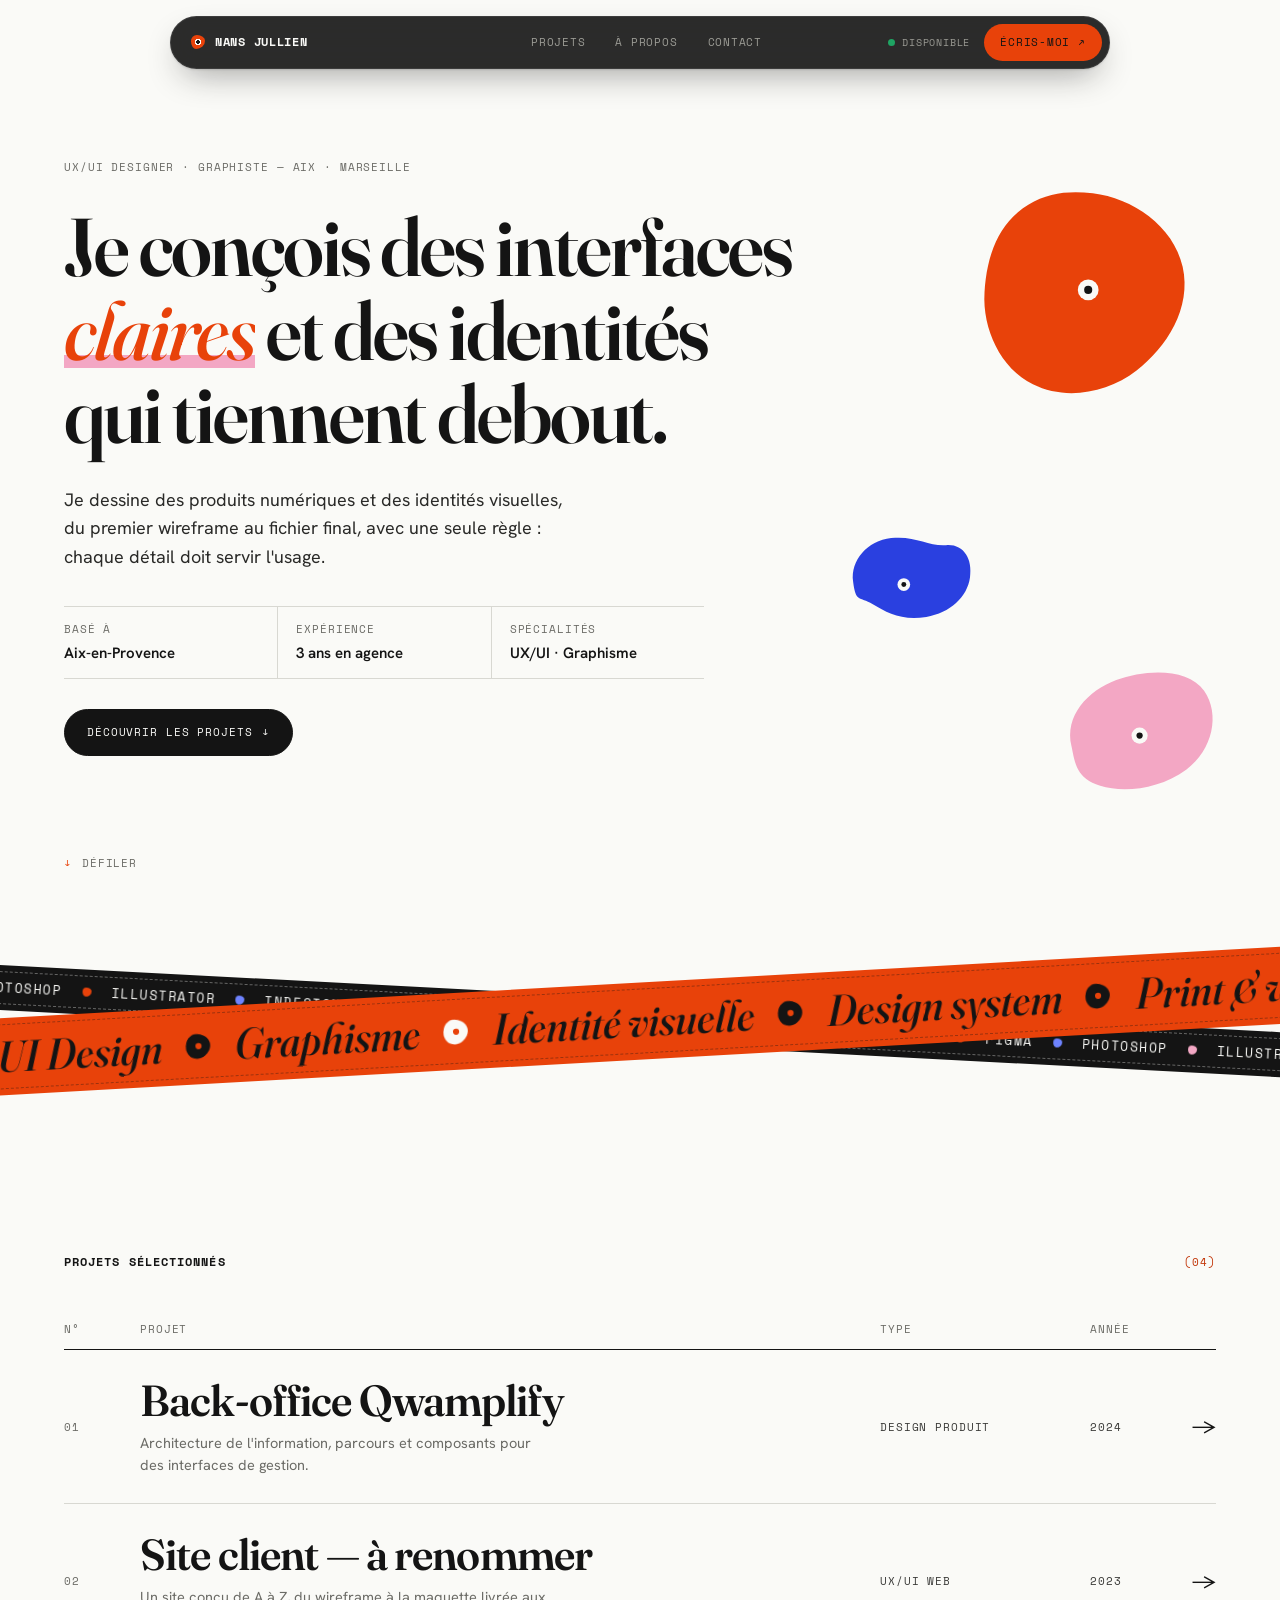
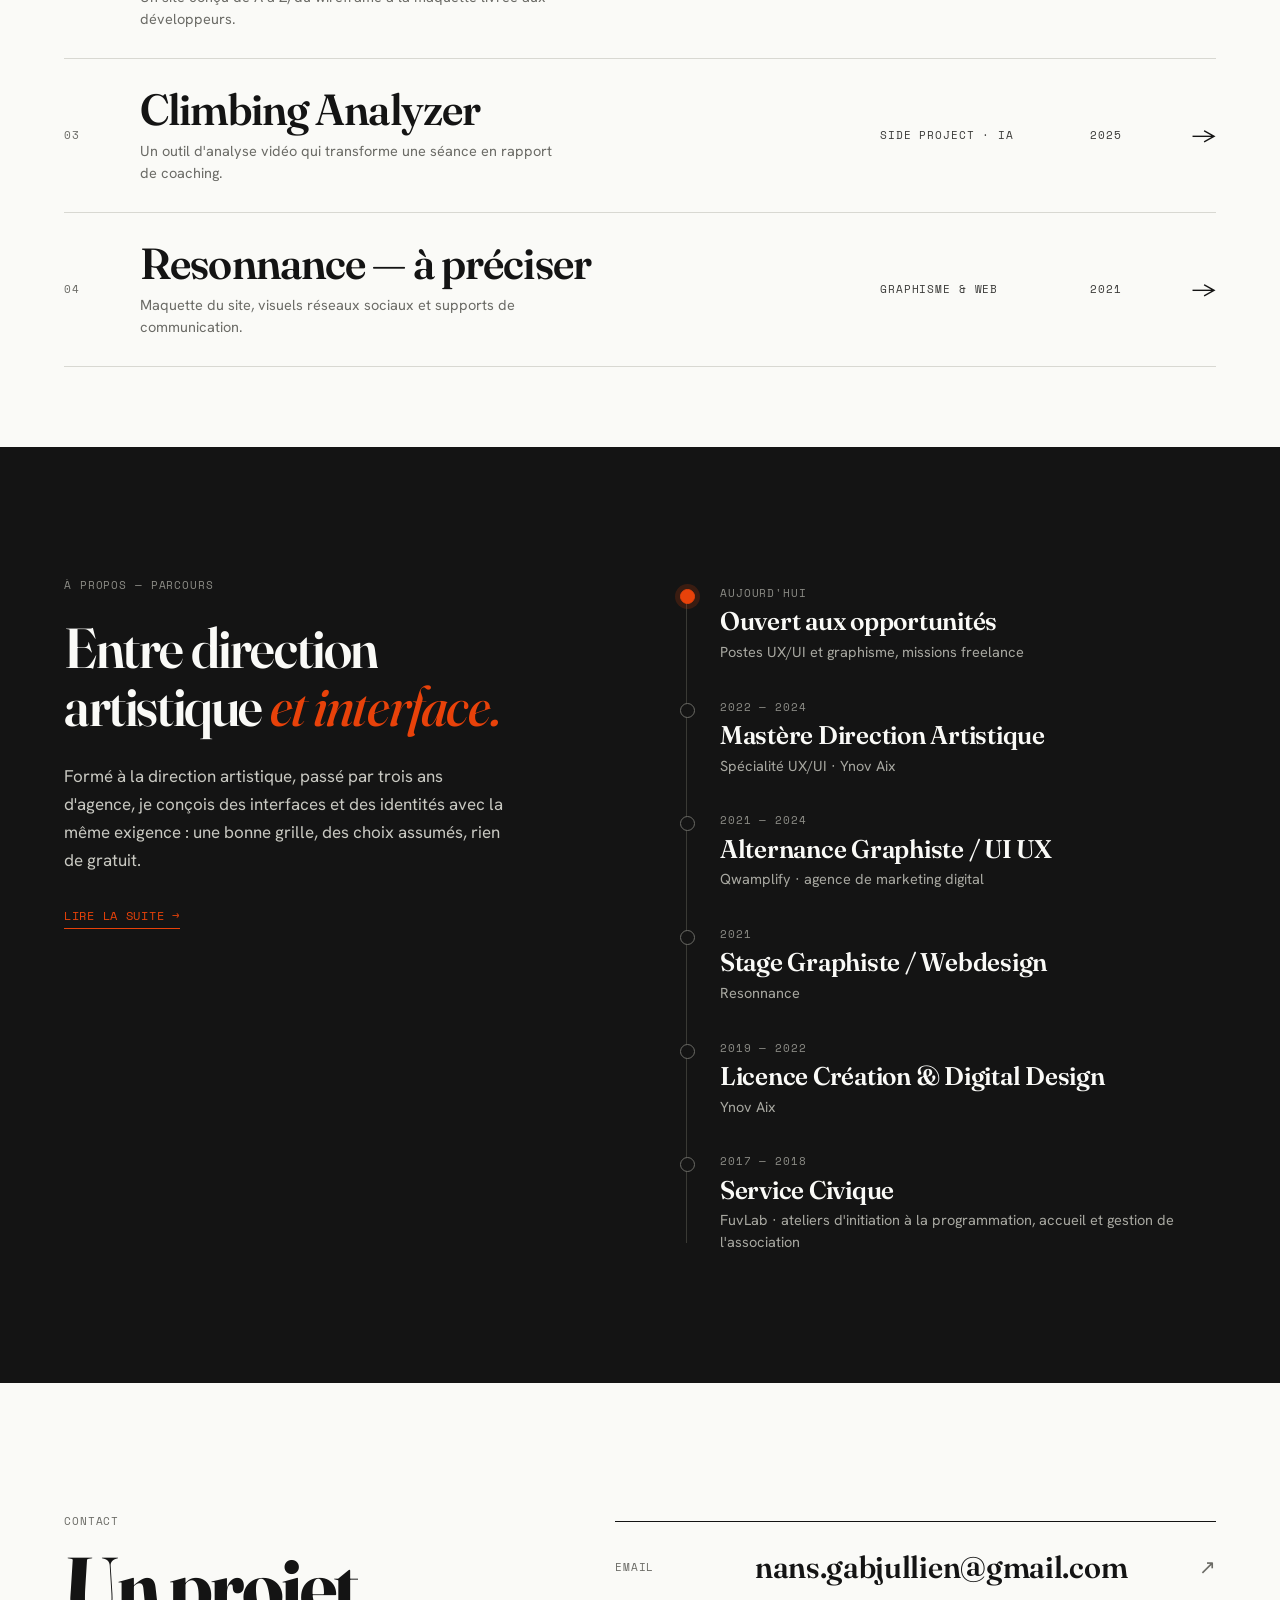
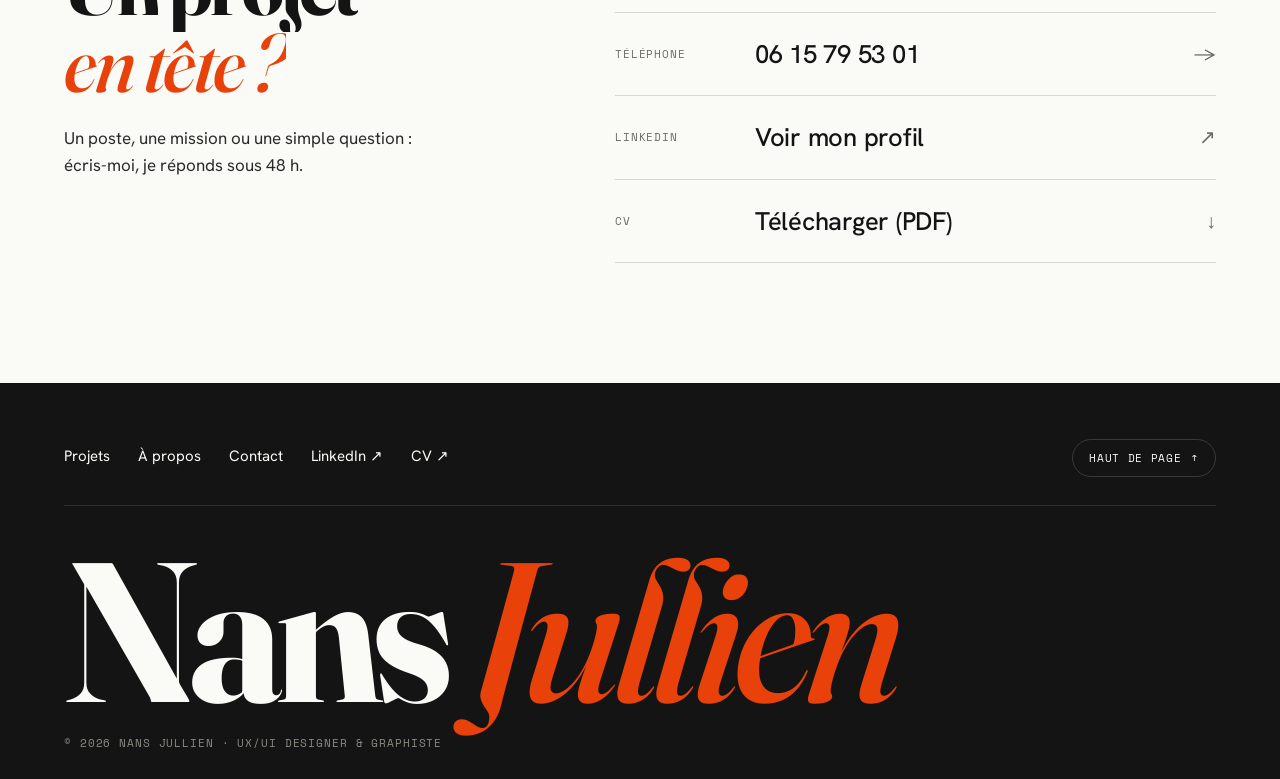
==== index.html @ 130efc87 "Footer : retrait des mentions techniques (codé à la main, typographies, hébergement) Co-Authored-By:" ====
<!DOCTYPE html>
<html lang="fr">
<head>
<meta charset="UTF-8">
<meta name="viewport" content="width=device-width, initial-scale=1.0">
<title>Nans Jullien — UX/UI Designer & Graphiste</title>
<meta name="description" content="Nans Jullien, UX/UI Designer et graphiste basé à Aix-en-Provence. Interfaces, identités visuelles et design produit.">
<meta name="theme-color" content="#FAFAF7">
<link rel="icon" href="favicon.svg" type="image/svg+xml">
<link rel="apple-touch-icon" href="apple-touch-icon.png">
<meta property="og:type" content="website">
<meta property="og:locale" content="fr_FR">
<meta property="og:site_name" content="Nans Jullien">
<meta property="og:title" content="Nans Jullien — UX/UI Designer & Graphiste">
<meta property="og:description" content="Nans Jullien, UX/UI Designer et graphiste basé à Aix-en-Provence. Interfaces, identités visuelles et design produit.">
<meta property="og:url" content="https://lqkoye.github.io/portfolio/">
<meta property="og:image" content="https://lqkoye.github.io/portfolio/og-image.png">
<meta property="og:image:width" content="1200">
<meta property="og:image:height" content="630">
<meta name="twitter:card" content="summary_large_image">
<link rel="canonical" href="https://lqkoye.github.io/portfolio/">
<link rel="preconnect" href="https://fonts.googleapis.com">
<link rel="preconnect" href="https://fonts.gstatic.com" crossorigin>
<link href="https://fonts.googleapis.com/css2?family=Fraunces:ital,opsz,wght@0,9..144,400..800;1,9..144,400..700&family=Hanken+Grotesk:wght@400;500;600;700&family=Space+Mono:wght@400;700&display=swap" rel="stylesheet">
<link rel="stylesheet" href="style.css?v=16">
</head>
<body>

<a class="skip" href="#contenu">Aller au contenu</a>

<header class="nav">
  <a href="index.html" class="nav-logo" aria-label="Nans Jullien, accueil">Nans Jullien</a>
  <nav class="nav-links" aria-label="Navigation principale">
      <a href="#projets" data-nav="projets">Projets</a>
      <a href="a-propos.html" data-nav="apropos">À propos</a>
      <a href="contact.html" data-nav="contact">Contact</a>
      <span class="nav-ind" aria-hidden="true"></span>
  </nav>
  <div class="nav-end">
    <span class="mono nav-dispo">Disponible</span>
    <a href="mailto:nans.gabjullien@gmail.com" class="nav-cta">Écris-moi <i>↗</i></a>
  </div>
</header>

<main id="contenu">

  <!-- HERO -->
  <section class="hero">
    <div class="hero-shapes" aria-hidden="true">
      <div class="hold h1" data-depth="34">
        <svg viewBox="0 0 200 200"><path d="M104 14c34 4 70 28 78 64 8 36-14 70-40 90-26 20-62 26-90 12S8 132 10 100 22 40 48 24c18-11 36-12 56-10z"/><circle class="h-rim" cx="100" cy="98" r="9"/><circle class="h-in" cx="100" cy="98" r="3.5"/></svg>
      </div>
      <div class="hold h2" data-depth="60">
        <svg viewBox="0 0 200 200"><path d="M30 92c-4-30 20-58 54-62 34-4 54 12 78 10s38 18 34 46c-4 28-28 50-62 56-34 6-56-6-76-18S34 122 30 92z"/><circle class="h-rim" cx="102" cy="96" r="9"/><circle class="h-in" cx="102" cy="96" r="3.5"/></svg>
      </div>
      <div class="hold h3" data-depth="22">
        <svg viewBox="0 0 200 200"><path d="M24 112c-8-34 18-62 50-74s80-14 98 12 10 66-20 88-70 26-96 18S28 132 24 112z"/><circle class="h-rim" cx="100" cy="100" r="9"/><circle class="h-in" cx="100" cy="100" r="3.5"/></svg>
      </div>
    </div>

    <p class="mono hero-kicker">UX/UI Designer · Graphiste — Aix · Marseille</p>
    <h1 class="hero-title" data-split>Je conçois des interfaces <em>claires</em> et des identités qui tiennent debout.</h1>
    <p class="hero-sub" style="--rd:.5s">Je dessine des produits numériques et des identités visuelles, du premier wireframe au fichier final, avec une seule règle : chaque détail doit servir l'usage.</p>
    <dl class="hero-facts" style="--rd:.6s">
      <div><dt class="mono">Basé à</dt><dd>Aix-en-Provence</dd></div>
      <div><dt class="mono">Expérience</dt><dd>3 ans en agence</dd></div>
      <div><dt class="mono">Spécialités</dt><dd>UX/UI · Graphisme</dd></div>
    </dl>
    <div class="hero-actions" style="--rd:.7s">
      <a href="#projets" class="btn btn-primary">Découvrir les projets <i>↓</i></a>
    </div>

    <div class="hero-foot">
      <span class="mono scroll-hint"><i>↓</i> Défiler</span>
    </div>
  </section>

  <!-- SANGLES -->
  <section class="tapes" aria-hidden="true">
    <div class="tape tape--b"><div class="tape-track" data-dir="-1"><span>Figma</span><i></i><span>Photoshop</span><i></i><span>Illustrator</span><i></i><span>InDesign</span><i></i><span>Framer</span><i></i><span>HTML / CSS</span><i></i><span>Blender / C4D</span><i></i><span>IA générative</span><i></i><span>Figma</span><i></i><span>Photoshop</span><i></i><span>Illustrator</span><i></i><span>InDesign</span><i></i><span>Framer</span><i></i><span>HTML / CSS</span><i></i><span>Blender / C4D</span><i></i><span>IA générative</span><i></i></div></div>
    <div class="tape tape--a"><div class="tape-track" data-dir="1"><span>UX/UI Design</span><svg class="t-hold" viewBox="0 0 200 200" aria-hidden="true"><path d="M104 14c34 4 70 28 78 64 8 36-14 70-40 90-26 20-62 26-90 12S8 132 10 100 22 40 48 24c18-11 36-12 56-10z"/><circle cx="100" cy="98" r="22"/></svg><span>Graphisme</span><svg class="t-hold" viewBox="0 0 200 200" aria-hidden="true"><path d="M104 14c34 4 70 28 78 64 8 36-14 70-40 90-26 20-62 26-90 12S8 132 10 100 22 40 48 24c18-11 36-12 56-10z"/><circle cx="100" cy="98" r="22"/></svg><span>Identité visuelle</span><svg class="t-hold" viewBox="0 0 200 200" aria-hidden="true"><path d="M104 14c34 4 70 28 78 64 8 36-14 70-40 90-26 20-62 26-90 12S8 132 10 100 22 40 48 24c18-11 36-12 56-10z"/><circle cx="100" cy="98" r="22"/></svg><span>Design system</span><svg class="t-hold" viewBox="0 0 200 200" aria-hidden="true"><path d="M104 14c34 4 70 28 78 64 8 36-14 70-40 90-26 20-62 26-90 12S8 132 10 100 22 40 48 24c18-11 36-12 56-10z"/><circle cx="100" cy="98" r="22"/></svg><span>Print &amp; web</span><svg class="t-hold" viewBox="0 0 200 200" aria-hidden="true"><path d="M104 14c34 4 70 28 78 64 8 36-14 70-40 90-26 20-62 26-90 12S8 132 10 100 22 40 48 24c18-11 36-12 56-10z"/><circle cx="100" cy="98" r="22"/></svg><span>Direction artistique</span><svg class="t-hold" viewBox="0 0 200 200" aria-hidden="true"><path d="M104 14c34 4 70 28 78 64 8 36-14 70-40 90-26 20-62 26-90 12S8 132 10 100 22 40 48 24c18-11 36-12 56-10z"/><circle cx="100" cy="98" r="22"/></svg><span>UX/UI Design</span><svg class="t-hold" viewBox="0 0 200 200" aria-hidden="true"><path d="M104 14c34 4 70 28 78 64 8 36-14 70-40 90-26 20-62 26-90 12S8 132 10 100 22 40 48 24c18-11 36-12 56-10z"/><circle cx="100" cy="98" r="22"/></svg><span>Graphisme</span><svg class="t-hold" viewBox="0 0 200 200" aria-hidden="true"><path d="M104 14c34 4 70 28 78 64 8 36-14 70-40 90-26 20-62 26-90 12S8 132 10 100 22 40 48 24c18-11 36-12 56-10z"/><circle cx="100" cy="98" r="22"/></svg><span>Identité visuelle</span><svg class="t-hold" viewBox="0 0 200 200" aria-hidden="true"><path d="M104 14c34 4 70 28 78 64 8 36-14 70-40 90-26 20-62 26-90 12S8 132 10 100 22 40 48 24c18-11 36-12 56-10z"/><circle cx="100" cy="98" r="22"/></svg><span>Design system</span><svg class="t-hold" viewBox="0 0 200 200" aria-hidden="true"><path d="M104 14c34 4 70 28 78 64 8 36-14 70-40 90-26 20-62 26-90 12S8 132 10 100 22 40 48 24c18-11 36-12 56-10z"/><circle cx="100" cy="98" r="22"/></svg><span>Print &amp; web</span><svg class="t-hold" viewBox="0 0 200 200" aria-hidden="true"><path d="M104 14c34 4 70 28 78 64 8 36-14 70-40 90-26 20-62 26-90 12S8 132 10 100 22 40 48 24c18-11 36-12 56-10z"/><circle cx="100" cy="98" r="22"/></svg><span>Direction artistique</span><svg class="t-hold" viewBox="0 0 200 200" aria-hidden="true"><path d="M104 14c34 4 70 28 78 64 8 36-14 70-40 90-26 20-62 26-90 12S8 132 10 100 22 40 48 24c18-11 36-12 56-10z"/><circle cx="100" cy="98" r="22"/></svg></div></div>
  </section>

  <!-- PROJETS -->
  <section class="projects" id="projets">
    <div class="section-head">
      <h2>Projets sélectionnés</h2>
      <span class="mono section-count">(04)</span>
    </div>
    <div class="pindex-head mono" aria-hidden="true"><span>N°</span><span>Projet</span><span>Type</span><span>Année</span><span></span></div>
    <ol class="pindex">
      <li>
        <a class="prow" href="projet-1.html" style="--pc:#2A40E0; --pc-on:#FAFAF7; --pc-t:#2A40E0;">
          <span class="mono prow-n">01</span>
          <span class="prow-main"><span class="prow-title">Back-office Qwamplify</span><span class="prow-desc">Architecture de l'information, parcours et composants pour des interfaces de gestion.</span></span>
          <span class="mono prow-type">Design produit</span>
          <span class="mono prow-year">2024</span>
          <span class="prow-arrow" aria-hidden="true">→</span>
          <!-- APERÇU : remplacer le contenu de prow-thumb par <img src="img/projet-1.jpg" alt=""> -->
          <span class="prow-thumb" aria-hidden="true"><span class="ph-num">01</span></span>
        </a>
      </li>
      <li>
        <a class="prow" href="projet-2.html" style="--pc:#141414; --pc-on:#FAFAF7; --pc-t:#141414;">
          <span class="mono prow-n">02</span>
          <span class="prow-main"><span class="prow-title">Site client — à renommer</span><span class="prow-desc">Un site conçu de A à Z, du wireframe à la maquette livrée aux développeurs.</span></span>
          <span class="mono prow-type">UX/UI Web</span>
          <span class="mono prow-year">2023</span>
          <span class="prow-arrow" aria-hidden="true">→</span>
          <!-- APERÇU : remplacer le contenu de prow-thumb par <img src="img/projet-2.jpg" alt=""> -->
          <span class="prow-thumb" aria-hidden="true"><span class="ph-num">02</span></span>
        </a>
      </li>
      <li>
        <a class="prow" href="projet-3.html" style="--pc:#E8420A; --pc-on:#141414; --pc-t:#C2370A;">
          <span class="mono prow-n">03</span>
          <span class="prow-main"><span class="prow-title">Climbing Analyzer</span><span class="prow-desc">Un outil d'analyse vidéo qui transforme une séance en rapport de coaching.</span></span>
          <span class="mono prow-type">Side project · IA</span>
          <span class="mono prow-year">2025</span>
          <span class="prow-arrow" aria-hidden="true">→</span>
          <!-- APERÇU : remplacer le contenu de prow-thumb par <img src="img/projet-3.jpg" alt=""> -->
          <span class="prow-thumb" aria-hidden="true"><span class="ph-num">03</span></span>
        </a>
      </li>
      <li>
        <a class="prow" href="projet-4.html" style="--pc:#F3A7C4; --pc-on:#141414; --pc-t:#B83C74;">
          <span class="mono prow-n">04</span>
          <span class="prow-main"><span class="prow-title">Resonnance — à préciser</span><span class="prow-desc">Maquette du site, visuels réseaux sociaux et supports de communication.</span></span>
          <span class="mono prow-type">Graphisme & web</span>
          <span class="mono prow-year">2021</span>
          <span class="prow-arrow" aria-hidden="true">→</span>
          <!-- APERÇU : remplacer le contenu de prow-thumb par <img src="img/projet-4.jpg" alt=""> -->
          <span class="prow-thumb" aria-hidden="true"><span class="ph-num">04</span></span>
        </a>
      </li>
    </ol>
    <div class="pfloat" aria-hidden="true"></div>
  </section>

  <!-- À PROPOS : PARCOURS -->
  <section class="topo-band" id="a-propos">
    <div class="topo-intro">
      <p class="mono topo-kicker">À propos — parcours</p>
      <h2 class="topo-title" data-split>Entre direction artistique <em>et interface.</em></h2>
      <p class="topo-text">Formé à la direction artistique, passé par trois ans d'agence, je conçois des interfaces et des identités avec la même exigence : une bonne grille, des choix assumés, rien de gratuit.</p>
      <a href="a-propos.html" class="link-arrow">Lire la suite →</a>
    </div>

    <ol class="topo" aria-label="Parcours">
      <li class="is-now" style="--rd:.05s">
        <span class="mono topo-step">Aujourd'hui</span>
        <strong>Ouvert aux opportunités</strong>
        <span class="topo-sub">Postes UX/UI et graphisme, missions freelance</span>
      </li>
      <li style="--rd:.15s">
        <span class="mono topo-step">2022 — 2024</span>
        <strong>Mastère Direction Artistique</strong>
        <span class="topo-sub">Spécialité UX/UI · Ynov Aix</span>
      </li>
      <li style="--rd:.25s">
        <span class="mono topo-step">2021 — 2024</span>
        <strong>Alternance Graphiste / UI UX</strong>
        <span class="topo-sub">Qwamplify · agence de marketing digital</span>
      </li>
      <li style="--rd:.35s">
        <span class="mono topo-step">2021</span>
        <strong>Stage Graphiste / Webdesign</strong>
        <span class="topo-sub">Resonnance</span>
      </li>
      <li style="--rd:.45s">
        <span class="mono topo-step">2019 — 2022</span>
        <strong>Licence Création & Digital Design</strong>
        <span class="topo-sub">Ynov Aix</span>
      </li>
      <li style="--rd:.55s">
        <span class="mono topo-step">2017 — 2018</span>
        <strong>Service Civique</strong>
        <span class="topo-sub">FuvLab · ateliers d'initiation à la programmation, accueil et gestion de l'association</span>
      </li>
    </ol>
  </section>

  <!-- CONTACT -->
  <section class="reach" id="contact">
    <div class="reach-intro">
      <p class="mono">Contact</p>
      <h2 data-split>Un projet <em>en tête ?</em></h2>
      <p class="reach-sub">Un poste, une mission ou une simple question : écris-moi, je réponds sous 48 h.</p>
    </div>

    <ul class="reach-list">
      <li class="reach-row reach-row--main">
        <span class="mono reach-label">Email</span>
        <a href="mailto:nans.gabjullien@gmail.com" class="reach-value">nans.gabjullien@gmail.com</a>
      <i class="reach-arrow" aria-hidden="true">↗</i>
      </li>
      <li class="reach-row">
        <span class="mono reach-label">Téléphone</span>
        <a href="tel:+33615795301" class="reach-value">06 15 79 53 01</a>
        <i class="reach-arrow" aria-hidden="true">→</i>
      </li>
      <li class="reach-row">
        <span class="mono reach-label">LinkedIn</span>
        <a href="https://www.linkedin.com/in/nans-jullien-30a316129/" class="reach-value" target="_blank" rel="noopener">Voir mon profil</a>
        <i class="reach-arrow" aria-hidden="true">↗</i>
      </li>
      <li class="reach-row">
        <span class="mono reach-label">CV</span>
        <a href="CV-Nans-Jullien.pdf" class="reach-value" target="_blank" rel="noopener">Télécharger (PDF)</a>
        <i class="reach-arrow" aria-hidden="true">↓</i>
      </li>
    </ul>
  </section>

</main>

<footer class="site-foot">
  <div class="foot-top">
    <nav class="foot-nav" aria-label="Pied de page">
      <a href="index.html#projets">Projets</a>
      <a href="a-propos.html">À propos</a>
      <a href="contact.html">Contact</a>
      <a href="https://www.linkedin.com/in/nans-jullien-30a316129/" target="_blank" rel="noopener">LinkedIn ↗</a>
      <a href="CV-Nans-Jullien.pdf" target="_blank" rel="noopener">CV ↗</a>
    </nav>
    <button type="button" class="to-top" data-top>Haut de page <i>↑</i></button>
  </div>
  <p class="foot-word" aria-hidden="true">Nans <em>Jullien</em></p>
  <p class="mono foot-copy">© 2026 Nans Jullien · UX/UI Designer & Graphiste</p>
</footer>

<script src="main.js?v=16" defer></script>
</body>
</html>
---- style.css ----
/* ============================================================
   Nans Jullien — Portfolio
   Direction : suisse minimal + couleurs de prises d'escalade
   Fraunces / Hanken Grotesk / Space Mono
   ============================================================ */

:root{
  --bg:#FAFAF7;
  --ink:#141414;
  --body:#2A2A28;
  --secondary:#3A3A38;
  --gray:#6B6B66;
  --line:#D8D8D2;

  /* palette "prises" */
  --accent:#E8420A;   /* orange */
  --cobalt:#2A40E0;
  --rose:#F3A7C4;
  --accent-text:#C2370A; /* orange lisible pour le petit texte sur fond clair (5.2:1) */
  --cream:#FAFAF7;   /* prise claire sur fond sombre */
  --radius:8px;      /* arrondi unique des cartes et visuels */

  --display:'Fraunces',serif;
  --sans:'Hanken Grotesk',sans-serif;
  --mono:'Space Mono',monospace;

  --gutter:5vw;
  --maxw:1280px;
  --px:max(var(--gutter), calc((100vw - var(--maxw)) / 2 + var(--gutter)));
  --ease:cubic-bezier(.2,.7,.1,1);
}

*{ margin:0; padding:0; box-sizing:border-box; }
html{ scroll-behavior:smooth; background:var(--bg); }
body{
  background:var(--bg); color:var(--ink); font-family:var(--sans);
  -webkit-font-smoothing:antialiased; line-height:1.5; overflow-x:clip;
}
a{ color:inherit; text-decoration:none; }
img{ max-width:100%; display:block; }
::selection{ background:var(--accent); color:var(--bg); }

.mono{
  font-family:var(--mono); font-size:11px; letter-spacing:0.08em;
  text-transform:uppercase; color:var(--gray);
}

.skip{
  position:absolute; left:-9999px; top:0; z-index:300;
  background:var(--ink); color:var(--bg); padding:10px 16px;
  font-family:var(--mono); font-size:12px;
}
.skip:focus{ left:0; }
:focus-visible{ outline:2px solid var(--accent); outline-offset:4px; }

/* ---------- PROGRESS + CURSOR ---------- */
.progress{
  position:fixed; top:0; left:0; z-index:60; height:3px; width:100%;
  background:var(--accent);
  transform-origin:0 50%; transform:scaleX(0);
}
.cursor{
  position:fixed; top:0; left:0; z-index:200; pointer-events:none;
  width:14px; height:14px; margin:-7px 0 0 -7px; border-radius:50%;
  background:#fff; mix-blend-mode:difference; opacity:0;
  transition:width .3s var(--ease), height .3s var(--ease), margin .3s var(--ease), opacity .3s;
}
.cursor.on{ opacity:1; }
.cursor.is-hover{ width:64px; height:64px; margin:-32px 0 0 -32px; }

/* ---------- NAV ---------- */
.nav{
  position:sticky; top:16px; z-index:50;
  width:min(940px, calc(100% - 32px)); margin:16px auto 0;
  display:grid; grid-template-columns:1fr auto 1fr; align-items:center; gap:20px;
  padding:7px 7px 7px 20px; border-radius:999px;
  background:rgba(20,20,20,0.9); color:var(--cream);
  backdrop-filter:blur(14px) saturate(1.3); -webkit-backdrop-filter:blur(14px) saturate(1.3);
  border:1px solid rgba(250,250,247,0.08);
  box-shadow:0 1px 2px rgba(20,20,20,.12), 0 14px 34px -12px rgba(20,20,20,.45);
  transition:box-shadow .4s var(--ease), background .4s;
}
.nav.is-scrolled{ box-shadow:0 1px 2px rgba(20,20,20,.14), 0 20px 46px -12px rgba(20,20,20,.55); }
.nav-logo{
  justify-self:start; display:inline-flex; align-items:center; gap:10px;
  font-family:var(--mono); font-size:12px; letter-spacing:.06em;
  text-transform:uppercase; font-weight:700; color:var(--cream);
}
.nav-logo::before{
  content:""; width:14px; height:14px; flex:none;
  background:radial-gradient(circle, var(--ink) 0 1.6px, var(--cream) 1.6px 3.2px, transparent 3.2px), var(--accent);
  border-radius:42% 58% 63% 37% / 45% 41% 59% 55%;
  transition:transform .6s var(--ease);
}
.nav-logo:hover::before{ transform:rotate(200deg) scale(1.2); }

.nav-links{ position:relative; display:flex; gap:6px; align-items:center; }
.nav-links a{
  font-family:var(--mono); font-size:11px; letter-spacing:.07em; text-transform:uppercase;
  color:#9C9C95; padding:9px 12px; border-radius:999px;
  transition:color .25s, background .25s;
}
.nav-links a:hover{ color:var(--cream); background:rgba(250,250,247,.06); }
.nav-links a[aria-current="page"], .nav-links a.is-active{ color:var(--cream); }
.nav-ind{ /* la prise qui suit la section active */
  position:absolute; bottom:-3px; left:0; width:9px; height:8px;
  background:var(--accent); border-radius:42% 58% 63% 37% / 45% 41% 59% 55%;
  opacity:0; transform:translateX(var(--ix, 0px)) rotate(var(--ir, 0deg));
  transition:transform .55s var(--ease), opacity .3s;
}
.nav-ind.on{ opacity:1; }

.nav-end{ justify-self:end; display:flex; align-items:center; gap:14px; }
.nav-dispo{ display:inline-flex; align-items:center; gap:7px; color:#9C9C95; font-size:10px; }
.nav-dispo::before{ content:""; width:7px; height:7px; border-radius:50%; background:#1FA463; animation:pulse 2s infinite; }
.nav-cta{
  display:inline-flex; align-items:center; gap:8px;
  font-family:var(--mono); font-size:11px; letter-spacing:.07em; text-transform:uppercase;
  background:var(--accent); color:var(--ink); padding:10px 16px; border-radius:999px;
  transition:background .25s, color .25s;
}
.nav-cta i{ font-style:normal; transition:transform .35s var(--ease); }
.nav-cta:hover{ background:var(--cream); color:var(--ink); }
.nav-cta:hover i{ transform:translate(2px,-2px); }
@keyframes pulse{
  0%{ box-shadow:0 0 0 0 rgba(31,164,99,.55); }
  70%{ box-shadow:0 0 0 8px rgba(31,164,99,0); }
  100%{ box-shadow:0 0 0 0 rgba(31,164,99,0); }
}

/* ---------- PRISES (formes flottantes) ---------- */
.hold{
  position:absolute; width:var(--s,120px); pointer-events:none;
  will-change:transform; scale:0;
  transition:scale 1.1s var(--ease) var(--delay,0s);
}
.hold.in{ scale:1; }
.hold svg{
  width:100%; height:auto; display:block; overflow:visible;
  animation:float var(--d,9s) ease-in-out infinite alternate;
}
.hold path{ fill:currentColor; }
.hold .h-rim{ fill:var(--bg); }
.hold .h-in{ fill:var(--ink); }
.hold--star path{ stroke:currentColor; stroke-width:18; stroke-linejoin:round; }
@keyframes float{
  from{ transform:rotate(-7deg) translateY(-10px); }
  to{ transform:rotate(9deg) translateY(12px); }
}
@keyframes spin{ to{ transform:rotate(360deg); } }

/* ---------- HERO ---------- */
.hero{
  position:relative; overflow:hidden;
  min-height:calc(100svh - 76px);
  display:flex; flex-direction:column; justify-content:center;
  padding:10vh var(--px) 16vh;
}
.hero > :not(.hero-shapes):not(.hero-foot){ position:relative; z-index:1; }
.hero-shapes{ position:absolute; inset:0; z-index:0; }

.hero .h1{ --s:clamp(160px,18vw,280px); top:13%; right:6%; color:var(--accent); --delay:.25s; --d:10s; }
.hero .h2{ --s:clamp(110px,11vw,170px); top:54%; right:24%; color:var(--cobalt); --delay:.4s; --d:8s; }
.hero .h3{ --s:clamp(130px,14vw,210px); bottom:9%; right:4%; color:var(--rose); --delay:.55s; --d:11s; }

.hero-kicker{ margin-bottom:30px; }
.hero-title{
  font-family:var(--display); font-weight:600;
  font-size:clamp(40px,6.4vw,96px); line-height:1.02; letter-spacing:-0.025em;
  font-variation-settings:'opsz' 144; max-width:15ch;
}
.hero-title em{
  font-style:italic; font-weight:500; color:var(--accent);
  background:linear-gradient(var(--rose),var(--rose)) 0 86% / 0% .16em no-repeat;
  transition:background-size .9s var(--ease) 1.1s;
}
.hero-title.in em{ background-size:100% .16em; }
.hero-sub{
  margin-top:30px; max-width:52ch;
  font-size:clamp(15px,1.5vw,18px); line-height:1.6; color:var(--body);
}
.hero-actions{ display:flex; gap:14px; margin-top:38px; flex-wrap:wrap; }
.hero-foot{
  position:absolute; left:var(--px); right:var(--px); bottom:28px;
  display:flex; justify-content:space-between; align-items:center; z-index:1;
}
.scroll-hint{ display:inline-flex; gap:10px; align-items:center; }
.scroll-hint i{ font-style:normal; display:inline-block; animation:bob 1.8s ease-in-out infinite; color:var(--accent); }
@keyframes bob{ 50%{ transform:translateY(5px); } }

/* split words */
.word{ display:inline-block; overflow:hidden; vertical-align:top; padding-bottom:.1em; margin-bottom:-.1em; }
.word > span{ display:inline-block; }
.js [data-split] .word > span{
  transform:translateY(110%);
  transition:transform 1s var(--ease);
  transition-delay:calc(var(--i) * 55ms + var(--sd, 0s));
}
.js [data-split].in .word > span{ transform:none; }

/* ---------- BOUTONS ---------- */
.btn{
  display:inline-flex; align-items:center; gap:10px;
  font-family:var(--mono); font-size:11px; letter-spacing:.08em;
  text-transform:uppercase; padding:14px 22px; border:1px solid var(--ink);
  border-radius:999px; transition:color .3s, border-color .3s, background-size .45s var(--ease);
}
.btn i{ font-style:normal; transition:transform .35s var(--ease); }
.btn:hover i{ transform:translateX(4px); }
.btn-primary{
  color:var(--bg); background:var(--ink) linear-gradient(var(--accent),var(--accent)) 0 100% / 100% 0 no-repeat;
}
.btn-primary:hover{ background-size:100% 100%; border-color:var(--accent); color:var(--ink); }

/* ---------- SANGLES (bandeaux croisés) ---------- */
.tapes{
  position:relative; overflow:hidden;
  height:clamp(190px,19vw,260px); margin:0;
}
.tape{
  position:absolute; left:-6%; width:112%; top:50%;
}
.tape--a{ background:var(--accent); color:var(--ink); padding:clamp(12px,1.3vw,18px) 0; transform:translateY(-50%) rotate(-3.2deg); z-index:2; }
.tape--b{ background:var(--ink); color:var(--bg); padding:clamp(10px,1vw,14px) 0; transform:translateY(-50%) rotate(3deg); z-index:1; }
/* coutures de sangle */
.tape::before, .tape::after{
  content:""; position:absolute; left:0; right:0; height:0;
  border-top:1.5px dashed currentColor; opacity:.35;
}
.tape::before{ top:6px; }
.tape::after{ bottom:6px; }
.tape-track{ display:flex; align-items:center; width:max-content; will-change:transform; }
.tape--a span{
  font-family:var(--display); font-style:italic; font-weight:500; white-space:nowrap;
  font-size:clamp(26px,3.4vw,48px); line-height:1; padding:0 22px;
  font-variation-settings:'opsz' 96;
}
.t-hold{ width:clamp(22px,2.2vw,32px); height:auto; flex:none; }
.t-hold path{ fill:var(--ink); }
.t-hold circle{ fill:var(--accent); }
.tape--a .tape-track > svg:nth-of-type(3n+2) path{ fill:var(--bg); }
.tape--b span{
  font-family:var(--mono); font-size:clamp(11px,1vw,14px); letter-spacing:.12em;
  text-transform:uppercase; white-space:nowrap; padding:0 20px;
}
.tape--b i{ width:9px; height:9px; flex:none; border-radius:42% 58% 63% 37% / 45% 41% 59% 55%; background:var(--rose); }
.tape--b i:nth-of-type(3n+2){ background:var(--accent); }
.tape--b i:nth-of-type(3n){ background:#6E83FF; }
/* sans JS : défilement CSS */
.tape--a .tape-track{ animation:tape 38s linear infinite; }
.tape--b .tape-track{ animation:tape 46s linear infinite reverse; }
.tapes.is-live .tape-track{ animation:none; }
@keyframes tape{ to{ transform:translateX(-50%); } }
@media (max-width:760px){
  .tapes{ height:230px; }
  .tape--a{ transform:translateY(-50%) rotate(-9deg); }
  .tape--b{ transform:translateY(-50%) rotate(8deg); }
}

/* ---------- SECTION HEAD ---------- */
.section-head{
  display:flex; justify-content:space-between; align-items:baseline;
  margin-bottom:50px;
}
.section-head h2{
  font-family:var(--mono); font-size:12px; font-weight:700;
  letter-spacing:.09em; text-transform:uppercase; color:var(--ink);
}
.section-count{ color:var(--accent-text); }

.placeholder{
  width:100%; height:100%; display:flex; align-items:center; justify-content:center;
  border:1px dashed var(--line);
  background:repeating-linear-gradient(45deg,transparent 0 12px,rgba(216,216,210,.3) 12px 13px);
}
.placeholder .mono{ color:var(--gray); }

.ph-num{
  position:relative; z-index:1;
  font-family:var(--display); font-weight:700; font-style:italic;
  font-size:clamp(90px,13vw,200px); line-height:.78; letter-spacing:-.04em;
  font-variation-settings:'opsz' 144;
}


.link-arrow{
  display:inline-block; margin-top:32px;
  font-family:var(--mono); font-size:12px; letter-spacing:.06em; text-transform:uppercase;
  color:var(--accent-text); border-bottom:1px solid currentColor; padding-bottom:3px;
  transition:color .25s;
}
.link-arrow:hover{ color:var(--ink); }

/* ---------- REVEAL ---------- */
.js .reveal{
  opacity:0; transform:translateY(36px);
  transition:opacity .9s var(--ease), transform .9s var(--ease);
  transition-delay:var(--rd,0s);
}
.js .reveal.in{ opacity:1; transform:none; }

/* ---------- PAGE PROJET ---------- */
.project-page{ padding:70px var(--px) 100px; }
.project-back{
  font-family:var(--mono); font-size:11px; letter-spacing:.06em;
  text-transform:uppercase; color:var(--gray); display:inline-block; margin-bottom:40px;
  transition:color .2s, transform .3s var(--ease);
}
.project-back:hover{ color:var(--pc-t,var(--accent)); transform:translateX(-4px); }
.project-page h1{
  font-family:var(--display); font-weight:700; font-size:clamp(36px,6vw,80px);
  letter-spacing:-.025em; line-height:1; font-variation-settings:'opsz' 144; max-width:18ch;
}
.project-tags{ display:flex; gap:10px; flex-wrap:wrap; margin-top:26px; }
.project-tags span{
  font-family:var(--mono); font-size:10px; letter-spacing:.04em; text-transform:uppercase;
  border:1px solid var(--line); padding:6px 12px; border-radius:999px; color:var(--secondary);
}
.page-projet .project-tags span:first-child{ background:var(--pc); color:var(--pc-on); border-color:var(--pc); }
.project-hero-visual{
  margin:50px 0; aspect-ratio:16/9; overflow:hidden; border-radius:var(--radius);
  background:var(--pc,#EFEFEA);
}
.project-hero-visual img{ width:100%; height:100%; object-fit:cover; }
.page-projet .project-hero-visual .placeholder{ background:var(--pc); color:var(--pc-on); border:none; }
.page-projet .project-hero-visual .placeholder .mono{ color:inherit; opacity:1; }
.page-projet .project-images .placeholder{
  border-radius:var(--radius);
  background:color-mix(in srgb, var(--pc) 12%, var(--bg));
  border-color:color-mix(in srgb, var(--pc) 35%, var(--bg));
}
.project-block{
  display:grid; grid-template-columns:200px 1fr; gap:30px;
  padding:34px 0; border-top:1px solid var(--line); max-width:900px;
}
.project-block h2{
  display:flex; align-items:center; gap:10px; align-self:start;
  font-family:var(--mono); font-size:11px; font-weight:700; letter-spacing:.08em; text-transform:uppercase;
}
.project-block h2::before{
  content:""; width:9px; height:9px; flex:none; background:var(--pc,var(--accent));
  border-radius:42% 58% 63% 37% / 45% 41% 59% 55%;
}
.project-block p{ font-size:16px; line-height:1.65; color:var(--body); }
.project-images{ display:grid; gap:20px; margin:50px 0; }
.project-images .ph{ aspect-ratio:16/10; }
.project-nav{
  display:flex; justify-content:space-between; margin-top:60px;
  padding-top:24px; border-top:2px solid var(--ink);
}
.project-nav a{ font-family:var(--mono); font-size:12px; text-transform:uppercase; letter-spacing:.05em; transition:color .2s; }
.project-nav a:hover{ color:var(--pc-t,var(--accent)); }

/* ---------- PAGE À PROPOS ---------- */
.about-page{ padding:70px var(--px) 100px; }
.about-page h1{
  font-family:var(--display); font-weight:700; font-size:clamp(40px,6.5vw,92px);
  letter-spacing:-.03em; line-height:1; font-variation-settings:'opsz' 144; margin-bottom:46px;
}
.about-grid{ display:grid; grid-template-columns:1fr 1.4fr; gap:60px; margin-top:20px; }
.about-portrait{ aspect-ratio:3/4; border-radius:var(--radius); overflow:hidden; background:var(--rose); }
.about-portrait .placeholder{ background:var(--rose); border:none; }
.about-portrait .placeholder .mono{ color:var(--ink); opacity:.7; }
.about-bio p{ font-size:17px; line-height:1.7; color:var(--body); margin-bottom:20px; }
.about-bio p:first-child{
  font-family:var(--display); font-size:clamp(22px,2.6vw,30px); line-height:1.35;
  color:var(--ink); font-variation-settings:'opsz' 72;
}
.about-section{ margin-top:50px; padding-top:30px; border-top:1px solid var(--line); }
.about-section h2{
  font-family:var(--mono); font-size:11px; font-weight:700; letter-spacing:.08em;
  text-transform:uppercase; margin-bottom:18px;
}
.about-list{ display:flex; flex-wrap:wrap; gap:8px; }
.about-list span{
  font-family:var(--mono); font-size:11px; letter-spacing:.03em;
  border:1px solid var(--line); padding:6px 12px; border-radius:999px; color:var(--secondary);
  transition:background .25s, color .25s, border-color .25s;
}
.about-list span:hover{ border-color:var(--ink); color:var(--ink); }

/* ---------- RESPONSIVE ---------- */
@media (max-width:860px){
  .nav-dispo{ display:none; }
}
@media (max-width:1100px){
  .hero .h2{ top:auto; bottom:30%; right:6%; }
}
@media (max-width:760px){
  :root{ --gutter:22px; }
  .nav{ top:10px; margin-top:10px; width:calc(100% - 20px); padding:6px 6px 6px 16px; grid-template-columns:1fr auto; }
  .nav-links, .nav-dispo{ display:none; }
  .hero{ min-height:auto; padding:9vh var(--px) 15vh; }
  .hero .h1{ --s:104px; top:-14px; right:-34px; }
  .hero .h2{ --s:70px; bottom:13%; right:12%; }
  .hero .h3{ --s:96px; bottom:-20px; right:-28px; }
  .about-grid{ grid-template-columns:1fr; gap:30px; }
  .project-block{ grid-template-columns:1fr; gap:10px; }
}
@media (pointer:coarse){ .cursor{ display:none; } }

@media (prefers-reduced-motion:reduce){
  *, *::before, *::after{ animation:none !important; transition:none !important; scroll-behavior:auto !important; }
  .js .reveal{ opacity:1; transform:none; }
  .js [data-split] .word > span{ transform:none; }
  .hold{ scale:1; }
  .hero-title em{ background-size:100% .16em; }
  .cursor{ display:none; }
}
/* ---------- TRANSITIONS ENTRE PAGES ---------- */
@view-transition{ navigation:auto; }
::view-transition-old(root){ animation:vt-out .35s var(--ease) both; }
::view-transition-new(root){ animation:vt-in .6s var(--ease) both; }
@keyframes vt-out{ to{ opacity:0; transform:translateY(-16px); } }
@keyframes vt-in{ from{ opacity:0; transform:translateY(24px); } }
.nav{ view-transition-name:nav; }
::view-transition-old(nav), ::view-transition-new(nav){ animation:none; }

/* ---------- PAGE 404 ---------- */
.notfound{
  position:relative; overflow:hidden; min-height:calc(100svh - 76px);
  display:flex; flex-direction:column; justify-content:center; padding:10vh var(--px);
}
.notfound > :not(.hold){ position:relative; z-index:1; }
.notfound .notfound-code{
  font-family:var(--display); font-weight:700; font-style:italic; color:var(--accent);
  font-size:clamp(120px,22vw,320px); line-height:.8; letter-spacing:-.05em;
  font-variation-settings:'opsz' 144;
}
.notfound h1{
  font-family:var(--display); font-weight:600; font-size:clamp(30px,4.4vw,60px);
  letter-spacing:-.02em; line-height:1.05; margin-top:26px; max-width:18ch;
  font-variation-settings:'opsz' 144;
}
.notfound p{ margin-top:18px; max-width:46ch; font-size:17px; color:var(--body); }
.notfound .btn{ margin-top:34px; align-self:flex-start; }
.notfound .hold{ --s:clamp(120px,16vw,230px); right:10%; color:var(--cobalt); --delay:.2s; top:-260px; }
.notfound .hold.in{ animation:fall 1.4s cubic-bezier(.5,0,.75,1.3) .3s forwards; }
@keyframes fall{ to{ top:calc(100% - 200px); rotate:28deg; } }
.notfound .hold--b{ --s:clamp(60px,7vw,100px); right:28%; color:var(--rose); top:-200px; }
.notfound .hold--b.in{ animation-delay:.55s; }

@media (prefers-reduced-motion:reduce){
  .notfound .hold{ top:auto; bottom:12%; }
}

/* ---------- À PROPOS : LE TOPO ---------- */
.topo-band{
  background:var(--ink); color:var(--bg);
  padding:130px var(--px);
  display:grid; grid-template-columns:1fr 1fr; gap:80px; align-items:start;
}
.topo-kicker{ color:#8C8C86; margin-bottom:26px; }
.topo-title{
  font-family:var(--display); font-weight:600; font-size:clamp(34px,4.4vw,62px);
  line-height:1.02; letter-spacing:-.025em; font-variation-settings:'opsz' 144; max-width:13ch;
}
.topo-title em{ font-style:italic; font-weight:500; color:var(--accent); }
.topo-text{ margin-top:28px; max-width:44ch; font-size:17px; line-height:1.65; color:#C9C9C2; }
.topo-band .link-arrow{ color:var(--accent); }
.topo-band .link-arrow:hover{ color:var(--bg); }

.topo{ list-style:none; position:relative; padding-left:40px; margin-top:8px; }
.topo::before{ /* trait de la frise */
  content:""; position:absolute; left:6px; top:10px; bottom:10px; width:1px;
  background:#3A3A35; transform-origin:top; transform:scaleY(0);
  transition:transform 1.4s var(--ease) .2s;
}
.topo.in::before{ transform:scaleY(1); }
.topo li{
  position:relative; padding:0 0 36px;
  opacity:0; transform:translateY(14px);
  transition:opacity .7s var(--ease), transform .7s var(--ease);
  transition-delay:calc(var(--rd) + .3s);
}
.topo li:last-child{ padding-bottom:0; }
.topo.in li{ opacity:1; transform:none; }
.topo li::before{ /* pastille */
  content:""; position:absolute; left:-40px; top:4px; width:13px; height:13px; border-radius:50%;
  background:var(--ink); border:1.5px solid #6B6B66;
}
.topo li.is-now::before{ background:var(--accent); border-color:var(--accent); box-shadow:0 0 0 5px rgba(232,66,10,.18); }
.topo-step{ display:block; color:#8C8C86; margin-bottom:6px; }
.topo strong{
  display:block; font-family:var(--display); font-weight:600; font-size:clamp(20px,2vw,26px);
  letter-spacing:-.01em; line-height:1.15; font-variation-settings:'opsz' 60;
}
.topo-sub{ display:block; margin-top:4px; font-size:14.5px; color:#A8A8A1; }
.js .topo:not(.in) li{ opacity:0; }

/* ---------- CONTACT ---------- */
.reach{
  padding:130px var(--px) 120px;
  display:grid; grid-template-columns:1fr 1.25fr; gap:70px; align-items:start;
}
.reach h1, .reach h2{
  font-family:var(--display); font-weight:700; font-size:clamp(44px,6.4vw,100px);
  line-height:.94; letter-spacing:-.03em; font-variation-settings:'opsz' 144; margin-top:18px;
}
.reach h1 em, .reach h2 em{ font-style:italic; font-weight:500; color:var(--accent); }
.reach-sub{ margin-top:24px; max-width:36ch; font-size:17px; line-height:1.6; color:var(--body); }
.reach-list{ list-style:none; border-top:1px solid var(--ink); margin-top:8px; }
.reach-row{
  position:relative; display:grid; grid-template-columns:120px 1fr auto; align-items:center; gap:20px;
  padding:22px 0; border-bottom:1px solid var(--line);
}
.reach-label{ color:var(--gray); }
.reach-value{
  font-size:clamp(18px,2vw,26px); font-weight:500; letter-spacing:-.01em;
  transition:color .25s, transform .4s var(--ease);
}
.reach-value::after{ content:""; position:absolute; inset:0; } /* toute la ligne est cliquable */
.reach-row--main .reach-value{ font-family:var(--display); font-weight:600; font-size:clamp(20px,2.4vw,32px); font-variation-settings:'opsz' 72; }
.reach-row .reach-arrow{ font-style:normal; font-size:20px; color:var(--gray); transition:transform .35s var(--ease), color .25s; }
.reach-row::before{ /* signature : mini-prise au survol */
  content:""; position:absolute; left:-26px; top:50%; width:11px; height:10px; margin-top:-5px;
  background:var(--accent); border-radius:42% 58% 63% 37% / 45% 41% 59% 55%;
  opacity:0; transform:translateX(-8px) rotate(-30deg);
  transition:opacity .3s, transform .45s var(--ease);
}
.reach-row:hover::before{ opacity:1; transform:none; }
.reach-row:hover .reach-value{ color:var(--accent-text); transform:translateX(6px); }
.reach-row:hover .reach-arrow{ color:var(--accent); transform:translateX(4px); }

@media (max-width:900px){
  .reach{ grid-template-columns:1fr; gap:44px; padding-top:100px; padding-bottom:100px; }
}
@media (max-width:560px){
  .reach-row{ grid-template-columns:1fr auto; row-gap:6px; }
  .reach-label{ grid-column:1 / -1; }
  .reach-row::before{ display:none; }
}

/* ---------- FOOTER ---------- */
.site-foot{ background:var(--ink); color:var(--bg); padding:56px var(--px) 28px; overflow:hidden; }
.foot-top{
  display:flex; justify-content:space-between; align-items:center; gap:20px; flex-wrap:wrap;
  padding-bottom:28px; border-bottom:1px solid #2E2E2C;
}
.foot-nav{ display:flex; gap:28px; flex-wrap:wrap; }
.foot-nav a{
  font-size:15px; color:var(--bg);
  background:linear-gradient(var(--accent),var(--accent)) 0 100% / 0 1px no-repeat; padding-bottom:3px;
  transition:color .2s, background-size .35s var(--ease);
}
.foot-nav a:hover{ color:var(--accent); background-size:100% 1px; }
.to-top{
  display:inline-flex; align-items:center; gap:10px; cursor:pointer;
  font-family:var(--mono); font-size:11px; letter-spacing:.06em; text-transform:uppercase;
  background:transparent; color:var(--bg); border:1px solid #3A3A38; border-radius:999px; padding:10px 16px;
  transition:border-color .25s, color .25s;
}
.to-top i{ font-style:normal; transition:transform .35s var(--ease); }
.to-top:hover{ border-color:var(--accent); color:var(--accent); }
.to-top:hover i{ transform:translateY(-3px); }
.foot-word{
  font-family:var(--display); font-weight:700; letter-spacing:-.045em;
  font-size:clamp(64px,15.5vw,250px); line-height:.82; white-space:nowrap;
  font-variation-settings:'opsz' 144; margin-top:44px; color:var(--bg);
}
.foot-word em{ font-style:italic; font-weight:500; color:var(--accent); }
.foot-copy{ color:#8C8C86; margin-top:22px; }

@media (max-width:900px){
  .topo-band{ grid-template-columns:1fr; gap:56px; padding-top:100px; padding-bottom:100px; }
}
@media (max-width:560px){
  .foot-nav{ gap:16px 22px; }
  }
@media (prefers-reduced-motion:reduce){
  .tape-track{ transform:none !important; }
  .topo::before{ transform:none; }
  .topo li, .js .topo:not(.in) li{ opacity:1; transform:none; }
}

/* barre de progression logée dans le header */
.nav .progress{
  position:absolute; top:auto; left:26px; right:26px; bottom:-1px; width:auto;
  height:2px; border-radius:2px; z-index:1; pointer-events:none;
}

/* contact en page dédiée */
.reach--page{ min-height:calc(100svh - 76px); align-content:center; padding-top:90px; border-bottom:none; }

/* frise sur fond clair (page À propos) */
.topo--light{ margin-top:10px; }
.topo--light::before{ background:var(--line); }
.topo--light li::before{ background:var(--bg); border-color:#A8A8A1; }
.topo--light li.is-now::before{ background:var(--accent); border-color:var(--accent); }
.topo--light .topo-step{ color:var(--gray); }
.topo--light strong{ color:var(--ink); }
.topo--light .topo-sub{ color:var(--body); }

.about-portrait .placeholder{ height:100%; }
.about-cta{
  margin-top:70px; padding-top:30px; border-top:2px solid var(--ink);
  display:flex; justify-content:space-between; align-items:center; gap:20px; flex-wrap:wrap;
}
.about-cta-text{
  font-family:var(--display); font-weight:600; font-size:clamp(22px,2.6vw,32px);
  letter-spacing:-.01em; font-variation-settings:'opsz' 72;
}

/* ---------- HERO : chiffres clés ---------- */
.hero-facts{
  display:flex; flex-wrap:wrap; gap:0; margin-top:34px; max-width:640px;
  border-top:1px solid var(--line); border-bottom:1px solid var(--line);
}
.hero-facts > div{ flex:1 1 160px; padding:14px 18px 14px 0; }
.hero-facts > div + div{ padding-left:18px; border-left:1px solid var(--line); }
.hero-facts dt{ margin-bottom:4px; }
.hero-facts dd{ font-size:15px; font-weight:600; color:var(--ink); }
.hero-actions{ margin-top:30px; }

/* ---------- PROJETS : index typographique ---------- */
.projects{ padding:110px var(--px) 80px; position:relative; }
.pindex-head, .prow{
  display:grid; grid-template-columns:56px 1fr 190px 70px 36px; gap:20px; align-items:center;
}
.pindex-head{ padding:0 0 12px; border-bottom:1px solid var(--ink); }
.pindex{ list-style:none; }
.pindex li{ border-bottom:1px solid var(--line); }
.prow{ position:relative; padding:28px 0; transition:padding .45s var(--ease); }
.prow-n{ color:var(--gray); transition:color .3s; }
.prow-title{
  display:block; font-family:var(--display); font-weight:600;
  font-size:clamp(26px,3.4vw,46px); line-height:1.05; letter-spacing:-.02em;
  font-variation-settings:'opsz' 72; transition:color .3s;
}
.prow-desc{
  display:block; margin-top:8px; max-width:52ch; font-size:14.5px; line-height:1.5; color:var(--gray);
}
.prow-type, .prow-year{ color:var(--secondary); }
.prow-arrow{ font-size:22px; justify-self:end; transition:transform .4s var(--ease), color .3s; }
.prow-thumb{ display:none; }
.prow:hover, .prow:focus-visible{ padding-left:16px; }
.prow:hover .prow-title, .prow:focus-visible .prow-title{ color:var(--pc-t); }
.prow:hover .prow-n{ color:var(--pc-t); }
.prow:hover .prow-arrow{ transform:translateX(6px) rotate(-45deg); color:var(--pc-t); }

/* aperçu qui suit la souris */
.pfloat{
  position:fixed; left:0; top:0; z-index:40; pointer-events:none;
  width:250px; aspect-ratio:4/3; border-radius:var(--radius); overflow:hidden;
  background:var(--pc,#EFEFEA); color:var(--pc-on,#141414);
  display:flex; align-items:flex-end; padding:18px;
  box-shadow:0 24px 50px -20px rgba(20,20,20,.45);
  opacity:0; scale:.85; rotate:-4deg;
  transition:opacity .3s, scale .45s var(--ease), rotate .45s var(--ease);
}
.pfloat.on{ opacity:1; scale:1; rotate:2deg; }
.pfloat img{ position:absolute; inset:0; width:100%; height:100%; object-fit:cover; }
.pfloat .ph-num{ font-size:96px; }

@media (max-width:900px){
  .pindex-head{ display:none; }
  .prow{ grid-template-columns:1fr auto; gap:6px 16px; padding:22px 0 26px; }
  .prow-thumb{
    display:flex; align-items:flex-end; grid-column:1 / -1; order:-1; margin-bottom:14px;
    aspect-ratio:16/9; border-radius:var(--radius); overflow:hidden; padding:16px;
    background:var(--pc); color:var(--pc-on); position:relative;
  }
  .prow-thumb img{ position:absolute; inset:0; width:100%; height:100%; object-fit:cover; }
  .prow-thumb .ph-num{ font-size:72px; }
  .prow-n{ display:none; }
  .prow-main{ grid-column:1 / -1; }
  .prow-type{ grid-column:1; }
  .prow-year{ grid-column:2; justify-self:end; }
  .prow-arrow{ display:none; }
  .prow:hover{ padding-left:0; }
  .pfloat{ display:none; }
}
@media (pointer:coarse){ .pfloat{ display:none; } }

/* ---------- PORTRAIT ---------- */
.about-portrait img{ width:100%; height:100%; object-fit:cover; display:block; }
.about-portrait{ background:#E6E6E0; }
.reach-portrait{ margin-top:40px; max-width:300px; }
.reach-portrait img{
  width:100%; height:auto; aspect-ratio:3/4; object-fit:cover; display:block;
  border-radius:var(--radius); background:#E6E6E0;
}
.reach-portrait figcaption{ margin-top:12px; color:var(--gray); }
@media (max-width:900px){ .reach-portrait{ max-width:260px; } }
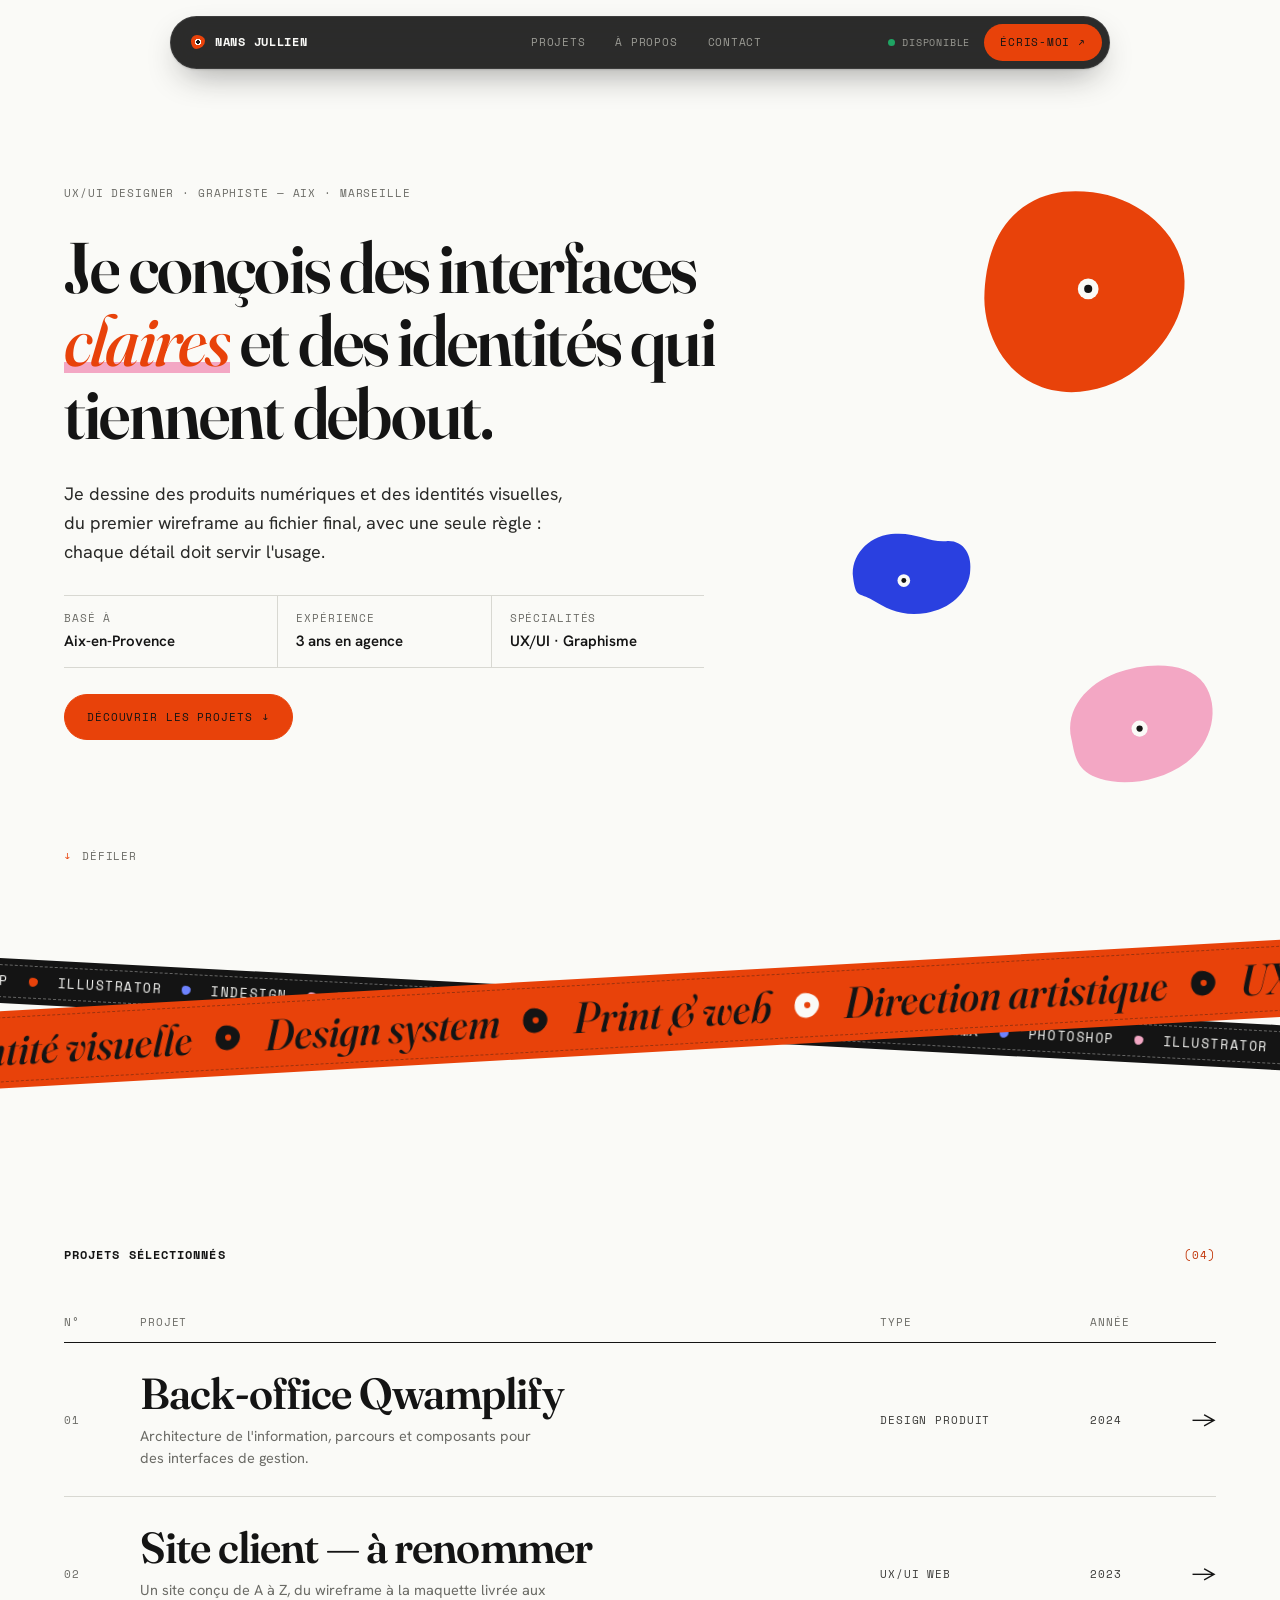
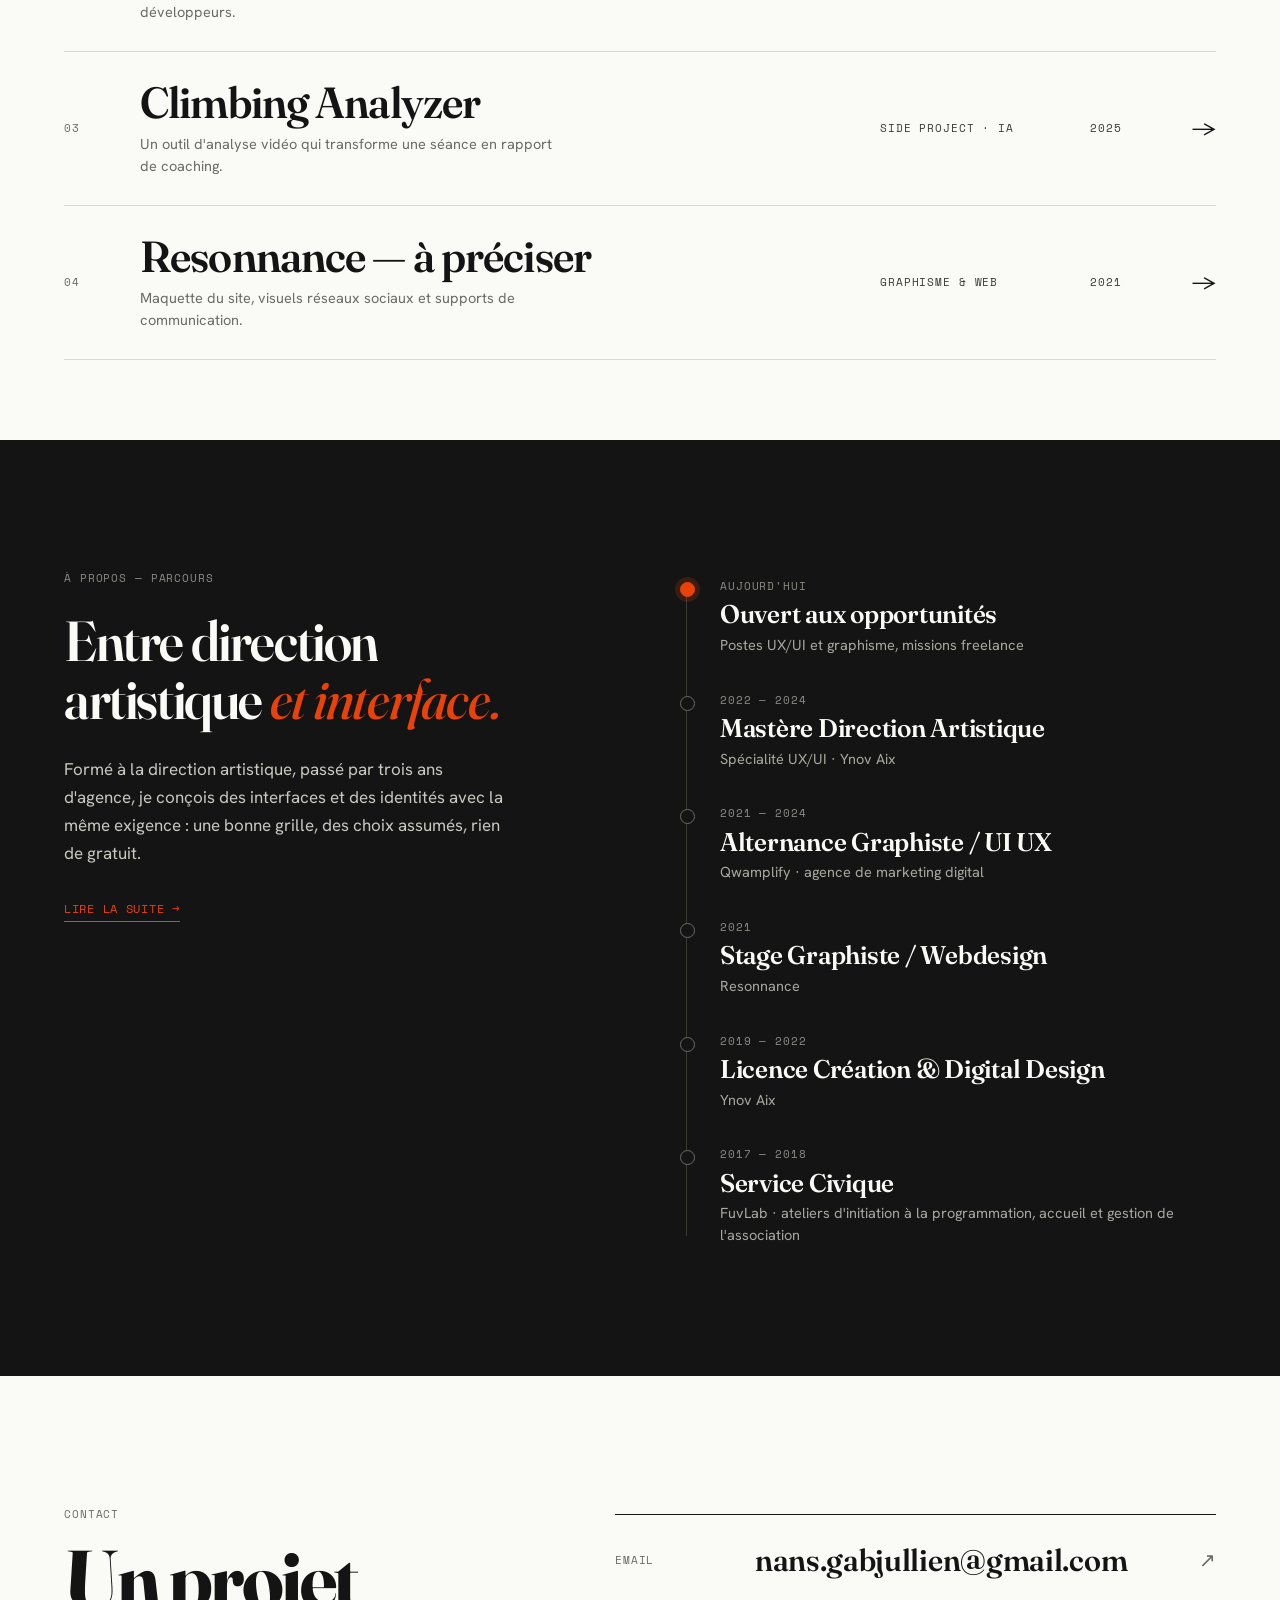
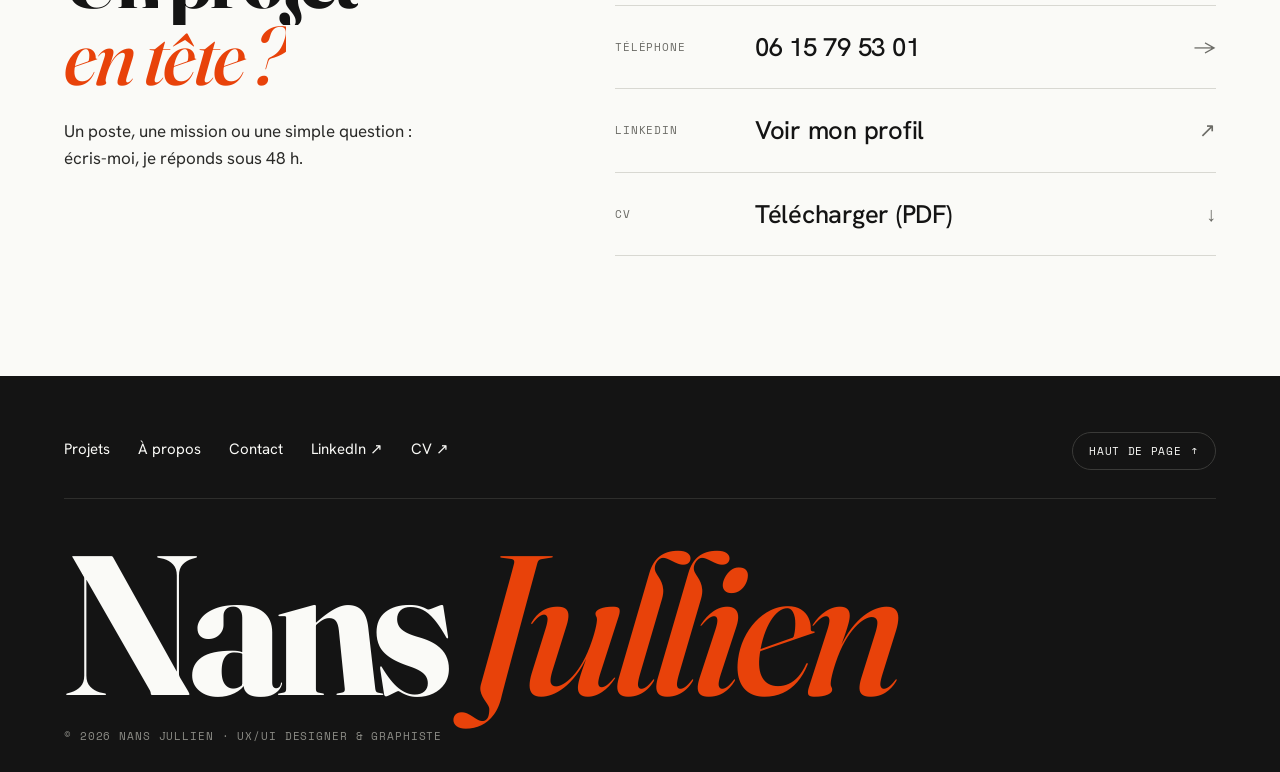
==== commit 9245f161: "Revue UX : corrections des points 3 à 8 - Chiffres clés du hero : grille propre, liste sur mobile - " ====
--- a/index.html
+++ b/index.html
@@ -22,7 +22,7 @@
 <link rel="preconnect" href="https://fonts.googleapis.com">
 <link rel="preconnect" href="https://fonts.gstatic.com" crossorigin>
 <link href="https://fonts.googleapis.com/css2?family=Fraunces:ital,opsz,wght@0,9..144,400..800;1,9..144,400..700&family=Hanken+Grotesk:wght@400;500;600;700&family=Space+Mono:wght@400;700&display=swap" rel="stylesheet">
-<link rel="stylesheet" href="style.css?v=16">
+<link rel="stylesheet" href="style.css?v=17">
 </head>
 <body>
 
@@ -229,6 +229,6 @@
   <p class="mono foot-copy">© 2026 Nans Jullien · UX/UI Designer & Graphiste</p>
 </footer>
 
-<script src="main.js?v=16" defer></script>
+<script src="main.js?v=17" defer></script>
 </body>
 </html>
--- a/style.css
+++ b/style.css
@@ -59,14 +59,6 @@
   background:var(--accent);
   transform-origin:0 50%; transform:scaleX(0);
 }
-.cursor{
-  position:fixed; top:0; left:0; z-index:200; pointer-events:none;
-  width:14px; height:14px; margin:-7px 0 0 -7px; border-radius:50%;
-  background:#fff; mix-blend-mode:difference; opacity:0;
-  transition:width .3s var(--ease), height .3s var(--ease), margin .3s var(--ease), opacity .3s;
-}
-.cursor.on{ opacity:1; }
-.cursor.is-hover{ width:64px; height:64px; margin:-32px 0 0 -32px; }
 
 /* ---------- NAV ---------- */
 .nav{
@@ -131,10 +123,10 @@
 /* ---------- PRISES (formes flottantes) ---------- */
 .hold{
   position:absolute; width:var(--s,120px); pointer-events:none;
-  will-change:transform; scale:0;
-  transition:scale 1.1s var(--ease) var(--delay,0s);
-}
-.hold.in{ scale:1; }
+  will-change:transform; scale:.9; opacity:0;
+  transition:scale .9s var(--ease) var(--delay,0s), opacity .6s var(--ease) var(--delay,0s);
+}
+.hold.in{ scale:1; opacity:1; }
 .hold svg{
   width:100%; height:auto; display:block; overflow:visible;
   animation:float var(--d,9s) ease-in-out infinite alternate;
@@ -154,7 +146,7 @@
   position:relative; overflow:hidden;
   min-height:calc(100svh - 76px);
   display:flex; flex-direction:column; justify-content:center;
-  padding:10vh var(--px) 16vh;
+  padding:6vh var(--px) 10vh;
 }
 .hero > :not(.hero-shapes):not(.hero-foot){ position:relative; z-index:1; }
 .hero-shapes{ position:absolute; inset:0; z-index:0; }
@@ -166,8 +158,8 @@
 .hero-kicker{ margin-bottom:30px; }
 .hero-title{
   font-family:var(--display); font-weight:600;
-  font-size:clamp(40px,6.4vw,96px); line-height:1.02; letter-spacing:-0.025em;
-  font-variation-settings:'opsz' 144; max-width:15ch;
+  font-size:clamp(40px,5.6vw,86px); line-height:1.02; letter-spacing:-0.025em;
+  font-variation-settings:'opsz' 144; max-width:16ch;
 }
 .hero-title em{
   font-style:italic; font-weight:500; color:var(--accent);
@@ -193,8 +185,8 @@
 .word > span{ display:inline-block; }
 .js [data-split] .word > span{
   transform:translateY(110%);
-  transition:transform 1s var(--ease);
-  transition-delay:calc(var(--i) * 55ms + var(--sd, 0s));
+  transition:transform .7s var(--ease);
+  transition-delay:calc(var(--i) * 32ms + var(--sd, 0s));
 }
 .js [data-split].in .word > span{ transform:none; }
 
@@ -208,9 +200,10 @@
 .btn i{ font-style:normal; transition:transform .35s var(--ease); }
 .btn:hover i{ transform:translateX(4px); }
 .btn-primary{
-  color:var(--bg); background:var(--ink) linear-gradient(var(--accent),var(--accent)) 0 100% / 100% 0 no-repeat;
-}
-.btn-primary:hover{ background-size:100% 100%; border-color:var(--accent); color:var(--ink); }
+  color:var(--ink); border-color:var(--accent);
+  background:var(--accent) linear-gradient(var(--ink),var(--ink)) 0 100% / 100% 0 no-repeat;
+}
+.btn-primary:hover{ background-size:100% 100%; border-color:var(--ink); color:var(--cream); }
 
 /* ---------- SANGLES (bandeaux croisés) ---------- */
 .tapes{
@@ -293,8 +286,8 @@
 
 /* ---------- REVEAL ---------- */
 .js .reveal{
-  opacity:0; transform:translateY(36px);
-  transition:opacity .9s var(--ease), transform .9s var(--ease);
+  opacity:0; transform:translateY(18px);
+  transition:opacity .6s var(--ease), transform .6s var(--ease);
   transition-delay:var(--rd,0s);
 }
 .js .reveal.in{ opacity:1; transform:none; }
@@ -384,20 +377,20 @@
   .nav-dispo{ display:none; }
 }
 @media (max-width:1100px){
-  .hero .h2{ top:auto; bottom:30%; right:6%; }
+  .hero .h2{ display:none; }
+  .hero .h3{ bottom:3%; }
 }
 @media (max-width:760px){
   :root{ --gutter:22px; }
   .nav{ top:10px; margin-top:10px; width:calc(100% - 20px); padding:6px 6px 6px 16px; grid-template-columns:1fr auto; }
   .nav-links, .nav-dispo{ display:none; }
   .hero{ min-height:auto; padding:9vh var(--px) 15vh; }
-  .hero .h1{ --s:104px; top:-14px; right:-34px; }
-  .hero .h2{ --s:70px; bottom:13%; right:12%; }
-  .hero .h3{ --s:96px; bottom:-20px; right:-28px; }
+  .hero .h1{ --s:84px; top:-30px; right:-34px; }
+  .hero .h3{ --s:78px; bottom:-26px; right:-26px; }
+  .hero-kicker{ padding-right:44px; }
   .about-grid{ grid-template-columns:1fr; gap:30px; }
   .project-block{ grid-template-columns:1fr; gap:10px; }
 }
-@media (pointer:coarse){ .cursor{ display:none; } }
 
 @media (prefers-reduced-motion:reduce){
   *, *::before, *::after{ animation:none !important; transition:none !important; scroll-behavior:auto !important; }
@@ -405,12 +398,11 @@
   .js [data-split] .word > span{ transform:none; }
   .hold{ scale:1; }
   .hero-title em{ background-size:100% .16em; }
-  .cursor{ display:none; }
-}
+  }
 /* ---------- TRANSITIONS ENTRE PAGES ---------- */
 @view-transition{ navigation:auto; }
-::view-transition-old(root){ animation:vt-out .35s var(--ease) both; }
-::view-transition-new(root){ animation:vt-in .6s var(--ease) both; }
+::view-transition-old(root){ animation:vt-out .25s var(--ease) both; }
+::view-transition-new(root){ animation:vt-in .4s var(--ease) both; }
 @keyframes vt-out{ to{ opacity:0; transform:translateY(-16px); } }
 @keyframes vt-in{ from{ opacity:0; transform:translateY(24px); } }
 .nav{ view-transition-name:nav; }
@@ -603,14 +595,20 @@
 
 /* ---------- HERO : chiffres clés ---------- */
 .hero-facts{
-  display:flex; flex-wrap:wrap; gap:0; margin-top:34px; max-width:640px;
+  display:grid; grid-template-columns:repeat(3, 1fr); margin-top:28px; max-width:640px;
   border-top:1px solid var(--line); border-bottom:1px solid var(--line);
 }
-.hero-facts > div{ flex:1 1 160px; padding:14px 18px 14px 0; }
+.hero-facts > div{ padding:14px 18px 14px 0; }
 .hero-facts > div + div{ padding-left:18px; border-left:1px solid var(--line); }
 .hero-facts dt{ margin-bottom:4px; }
 .hero-facts dd{ font-size:15px; font-weight:600; color:var(--ink); }
-.hero-actions{ margin-top:30px; }
+.hero-actions{ margin-top:26px; }
+@media (max-width:600px){
+  .hero-facts{ grid-template-columns:1fr; }
+  .hero-facts > div{ display:flex; justify-content:space-between; align-items:baseline; gap:16px; padding:11px 0; }
+  .hero-facts > div + div{ padding-left:0; border-left:none; border-top:1px solid var(--line); }
+  .hero-facts dt{ margin-bottom:0; }
+}
 
 /* ---------- PROJETS : index typographique ---------- */
 .projects{ padding:110px var(--px) 80px; position:relative; }
@@ -620,7 +618,8 @@
 .pindex-head{ padding:0 0 12px; border-bottom:1px solid var(--ink); }
 .pindex{ list-style:none; }
 .pindex li{ border-bottom:1px solid var(--line); }
-.prow{ position:relative; padding:28px 0; transition:padding .45s var(--ease); }
+.prow{ position:relative; padding:28px 0; }
+.prow-n, .prow-main{ transition:transform .4s var(--ease); }
 .prow-n{ color:var(--gray); transition:color .3s; }
 .prow-title{
   display:block; font-family:var(--display); font-weight:600;
@@ -633,7 +632,7 @@
 .prow-type, .prow-year{ color:var(--secondary); }
 .prow-arrow{ font-size:22px; justify-self:end; transition:transform .4s var(--ease), color .3s; }
 .prow-thumb{ display:none; }
-.prow:hover, .prow:focus-visible{ padding-left:16px; }
+.prow:hover .prow-n, .prow:hover .prow-main, .prow:focus-visible .prow-n, .prow:focus-visible .prow-main{ transform:translateX(14px); }
 .prow:hover .prow-title, .prow:focus-visible .prow-title{ color:var(--pc-t); }
 .prow:hover .prow-n{ color:var(--pc-t); }
 .prow:hover .prow-arrow{ transform:translateX(6px) rotate(-45deg); color:var(--pc-t); }
@@ -667,7 +666,6 @@
   .prow-type{ grid-column:1; }
   .prow-year{ grid-column:2; justify-self:end; }
   .prow-arrow{ display:none; }
-  .prow:hover{ padding-left:0; }
   .pfloat{ display:none; }
 }
 @media (pointer:coarse){ .pfloat{ display:none; } }
@@ -682,3 +680,28 @@
 }
 .reach-portrait figcaption{ margin-top:12px; color:var(--gray); }
 @media (max-width:900px){ .reach-portrait{ max-width:260px; } }
+
+/* ---------- RETOUR AU CLIC ---------- */
+.btn, .nav-cta, .to-top{ transition-property:color, border-color, background, background-size, transform; }
+.btn:active, .nav-cta:active, .to-top:active{ transform:scale(.97); }
+
+/* ---------- ÉCRANS TACTILES : pas de survol collé ---------- */
+@media (hover:none){
+  .prow:hover .prow-n, .prow:hover .prow-main{ transform:none; }
+  .prow:hover .prow-title, .prow:hover .prow-n, .prow:hover .prow-arrow{ color:inherit; transform:none; }
+  .reach-row:hover::before{ opacity:0; }
+  .reach-row:hover .reach-value, .reach-row:hover .reach-arrow{ color:inherit; transform:none; }
+  .about-list span:hover{ border-color:var(--line); color:var(--secondary); }
+  .nav-logo:hover::before{ transform:none; }
+}
+
+/* ---------- ÉCRANS PEU HAUTS (portables 768–820 px) ---------- */
+@media (min-width:900px) and (max-height:820px){
+  .hero{ padding-top:3vh; padding-bottom:8vh; }
+  .hero-kicker{ margin-bottom:20px; }
+  .hero-title{ font-size:clamp(40px,4.8vw,72px); }
+  .hero-sub{ margin-top:20px; }
+  .hero-facts{ margin-top:22px; }
+  .hero-facts > div{ padding-top:10px; padding-bottom:10px; }
+  .hero-actions{ margin-top:20px; }
+}
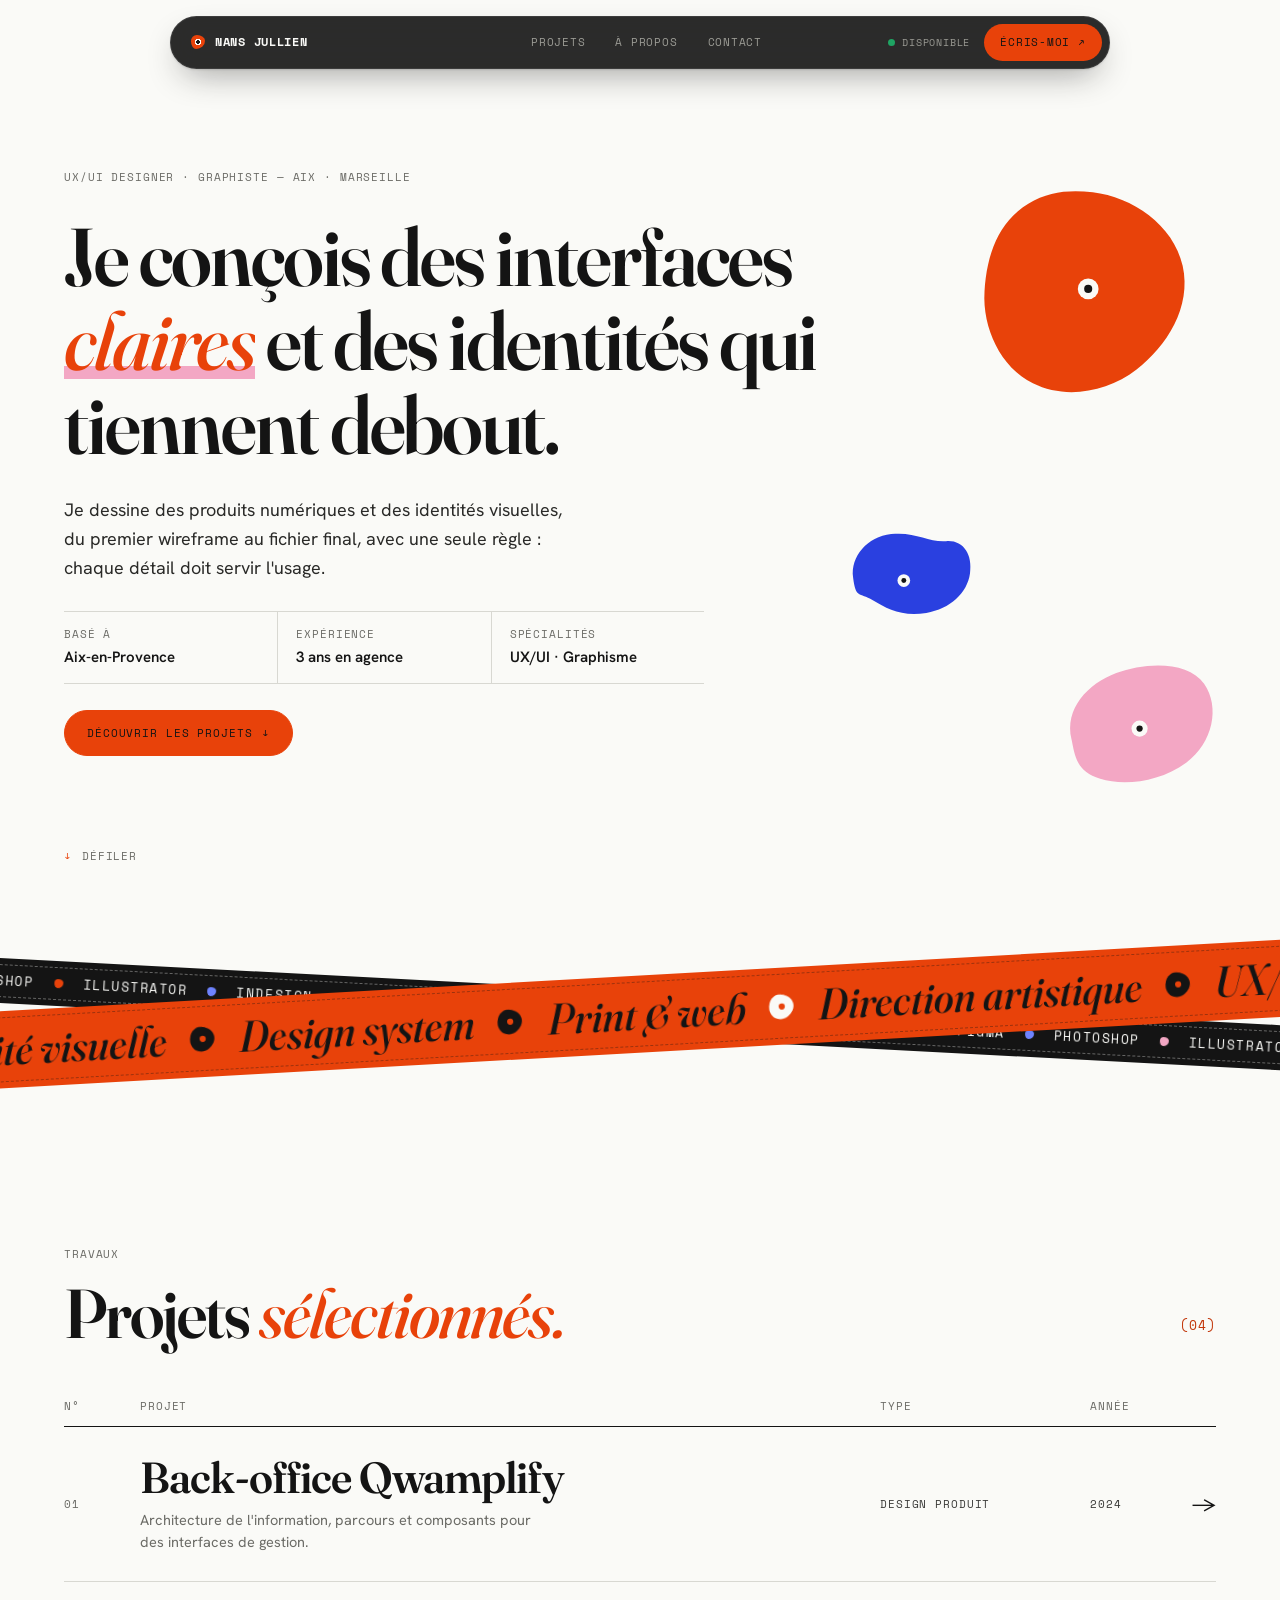
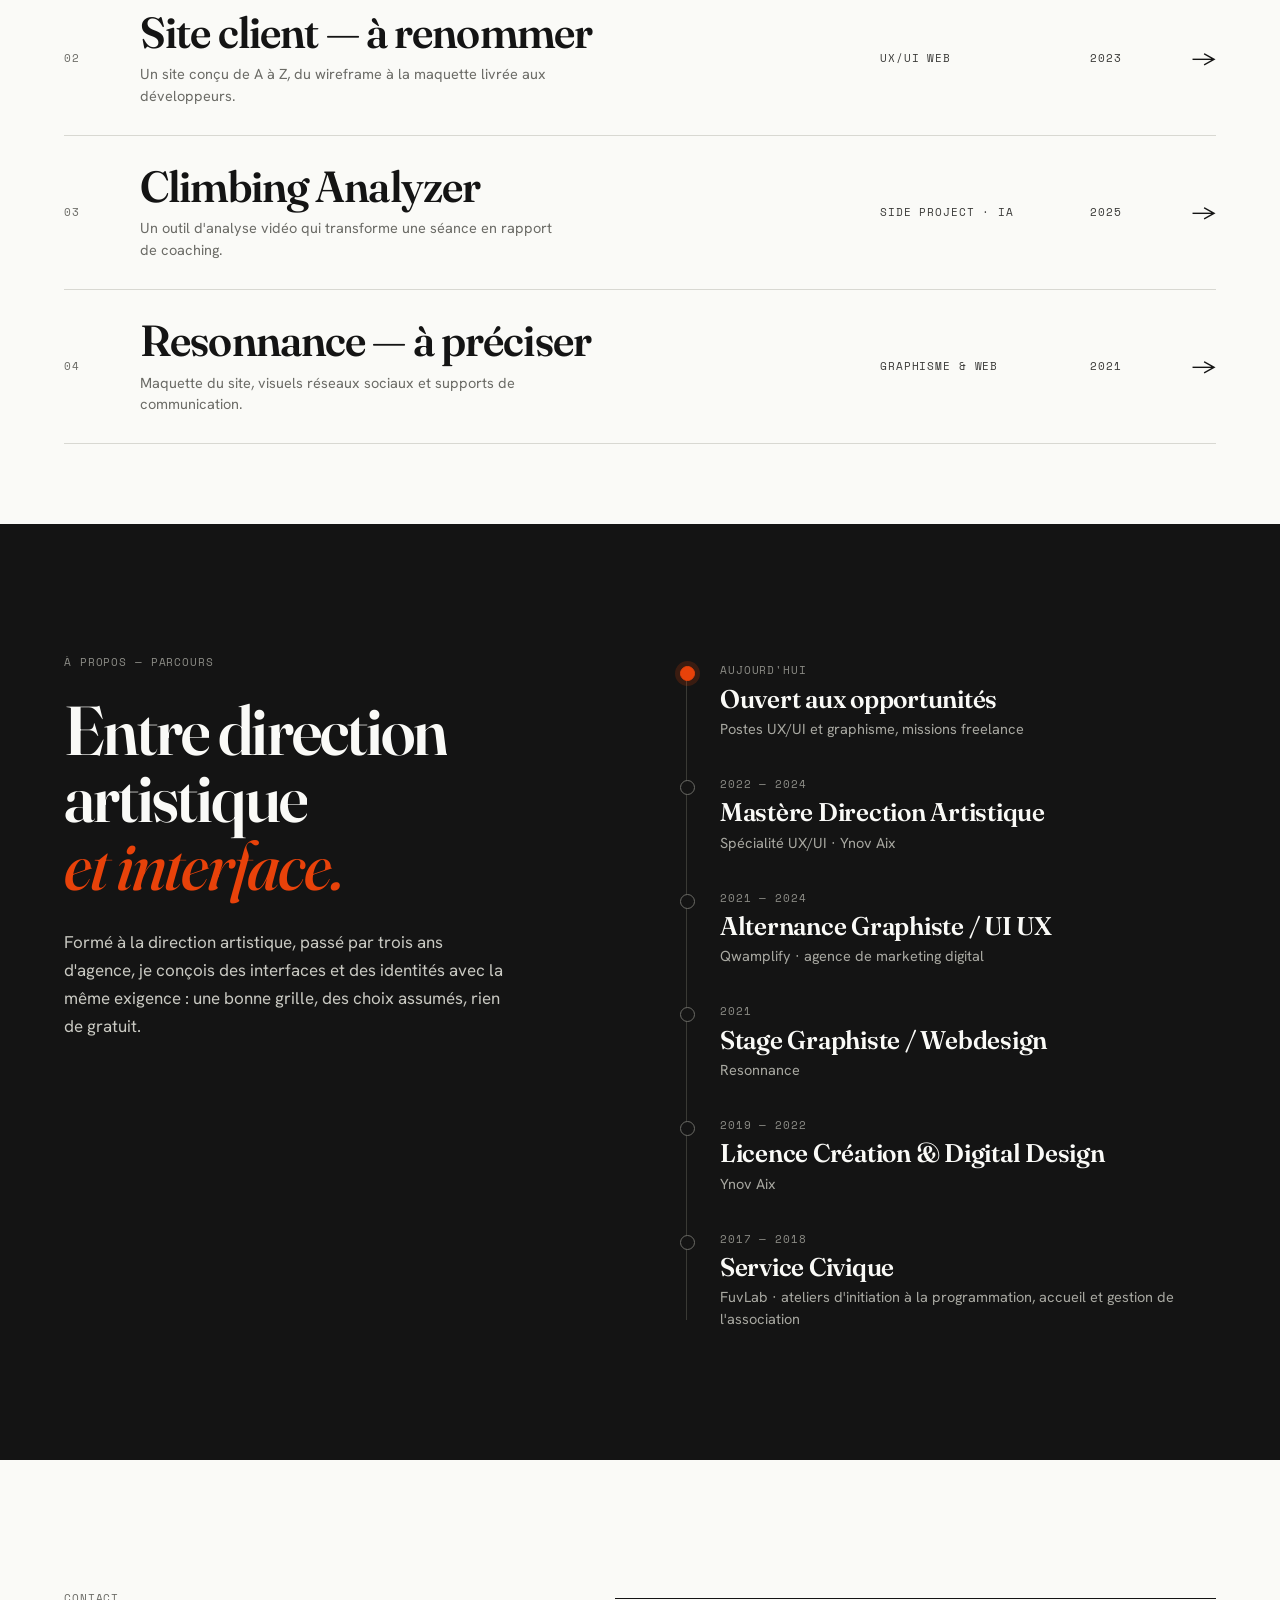
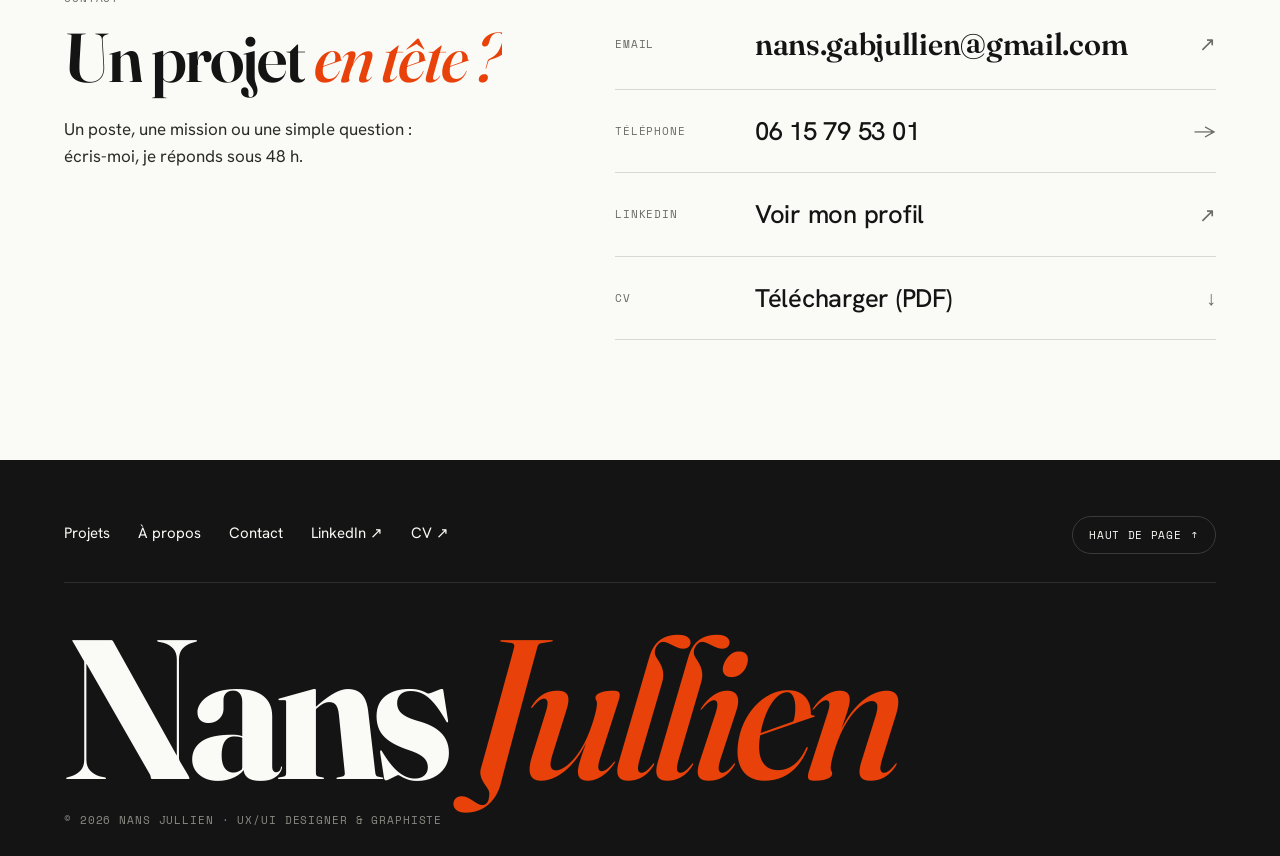
==== commit 595437c8: "Titres de section agrandis et harmonisés + indicateur du header qui suit les sections de l'accueil C" ====
--- a/index.html
+++ b/index.html
@@ -22,7 +22,7 @@
 <link rel="preconnect" href="https://fonts.googleapis.com">
 <link rel="preconnect" href="https://fonts.gstatic.com" crossorigin>
 <link href="https://fonts.googleapis.com/css2?family=Fraunces:ital,opsz,wght@0,9..144,400..800;1,9..144,400..700&family=Hanken+Grotesk:wght@400;500;600;700&family=Space+Mono:wght@400;700&display=swap" rel="stylesheet">
-<link rel="stylesheet" href="style.css?v=17">
+<link rel="stylesheet" href="style.css?v=19">
 </head>
 <body>
 
@@ -84,7 +84,10 @@
   <!-- PROJETS -->
   <section class="projects" id="projets">
     <div class="section-head">
-      <h2>Projets sélectionnés</h2>
+      <div>
+        <p class="mono section-kicker">Travaux</p>
+        <h2 class="section-title" data-split>Projets <em>sélectionnés.</em></h2>
+      </div>
       <span class="mono section-count">(04)</span>
     </div>
     <div class="pindex-head mono" aria-hidden="true"><span>N°</span><span>Projet</span><span>Type</span><span>Année</span><span></span></div>
@@ -229,6 +232,6 @@
   <p class="mono foot-copy">© 2026 Nans Jullien · UX/UI Designer & Graphiste</p>
 </footer>
 
-<script src="main.js?v=17" defer></script>
+<script src="main.js?v=19" defer></script>
 </body>
 </html>
--- a/style.css
+++ b/style.css
@@ -158,7 +158,7 @@
 .hero-kicker{ margin-bottom:30px; }
 .hero-title{
   font-family:var(--display); font-weight:600;
-  font-size:clamp(40px,5.6vw,86px); line-height:1.02; letter-spacing:-0.025em;
+  font-size:clamp(44px,6.4vw,100px); line-height:1.02; letter-spacing:-0.025em;
   font-variation-settings:'opsz' 144; max-width:16ch;
 }
 .hero-title em{
@@ -254,10 +254,6 @@
 .section-head{
   display:flex; justify-content:space-between; align-items:baseline;
   margin-bottom:50px;
-}
-.section-head h2{
-  font-family:var(--mono); font-size:12px; font-weight:700;
-  letter-spacing:.09em; text-transform:uppercase; color:var(--ink);
 }
 .section-count{ color:var(--accent-text); }
 
@@ -699,9 +695,23 @@
 @media (min-width:900px) and (max-height:820px){
   .hero{ padding-top:3vh; padding-bottom:8vh; }
   .hero-kicker{ margin-bottom:20px; }
-  .hero-title{ font-size:clamp(40px,4.8vw,72px); }
+  .hero-title{ font-size:clamp(44px,5.4vw,82px); }
   .hero-sub{ margin-top:20px; }
   .hero-facts{ margin-top:22px; }
   .hero-facts > div{ padding-top:10px; padding-bottom:10px; }
   .hero-actions{ margin-top:20px; }
 }
+
+/* ---------- TITRES DE SECTION : une seule échelle ---------- */
+.section-head{ align-items:flex-end; }
+.section-kicker{ margin-bottom:18px; }
+.section-title, .topo-title, .reach h1, .reach h2{
+  font-family:var(--display); font-weight:600;
+  font-size:clamp(40px,5.4vw,84px); line-height:.98; letter-spacing:-.028em;
+  font-variation-settings:'opsz' 144;
+}
+.section-title{ max-width:14ch; color:var(--ink); text-transform:none; }
+.section-title em, .topo-title em, .reach h1 em, .reach h2 em{ font-style:italic; font-weight:500; color:var(--accent); }
+.topo-title{ max-width:12ch; }
+.topo-band .topo-title{ color:var(--bg); }
+.section-count{ font-size:13px; padding-bottom:12px; }
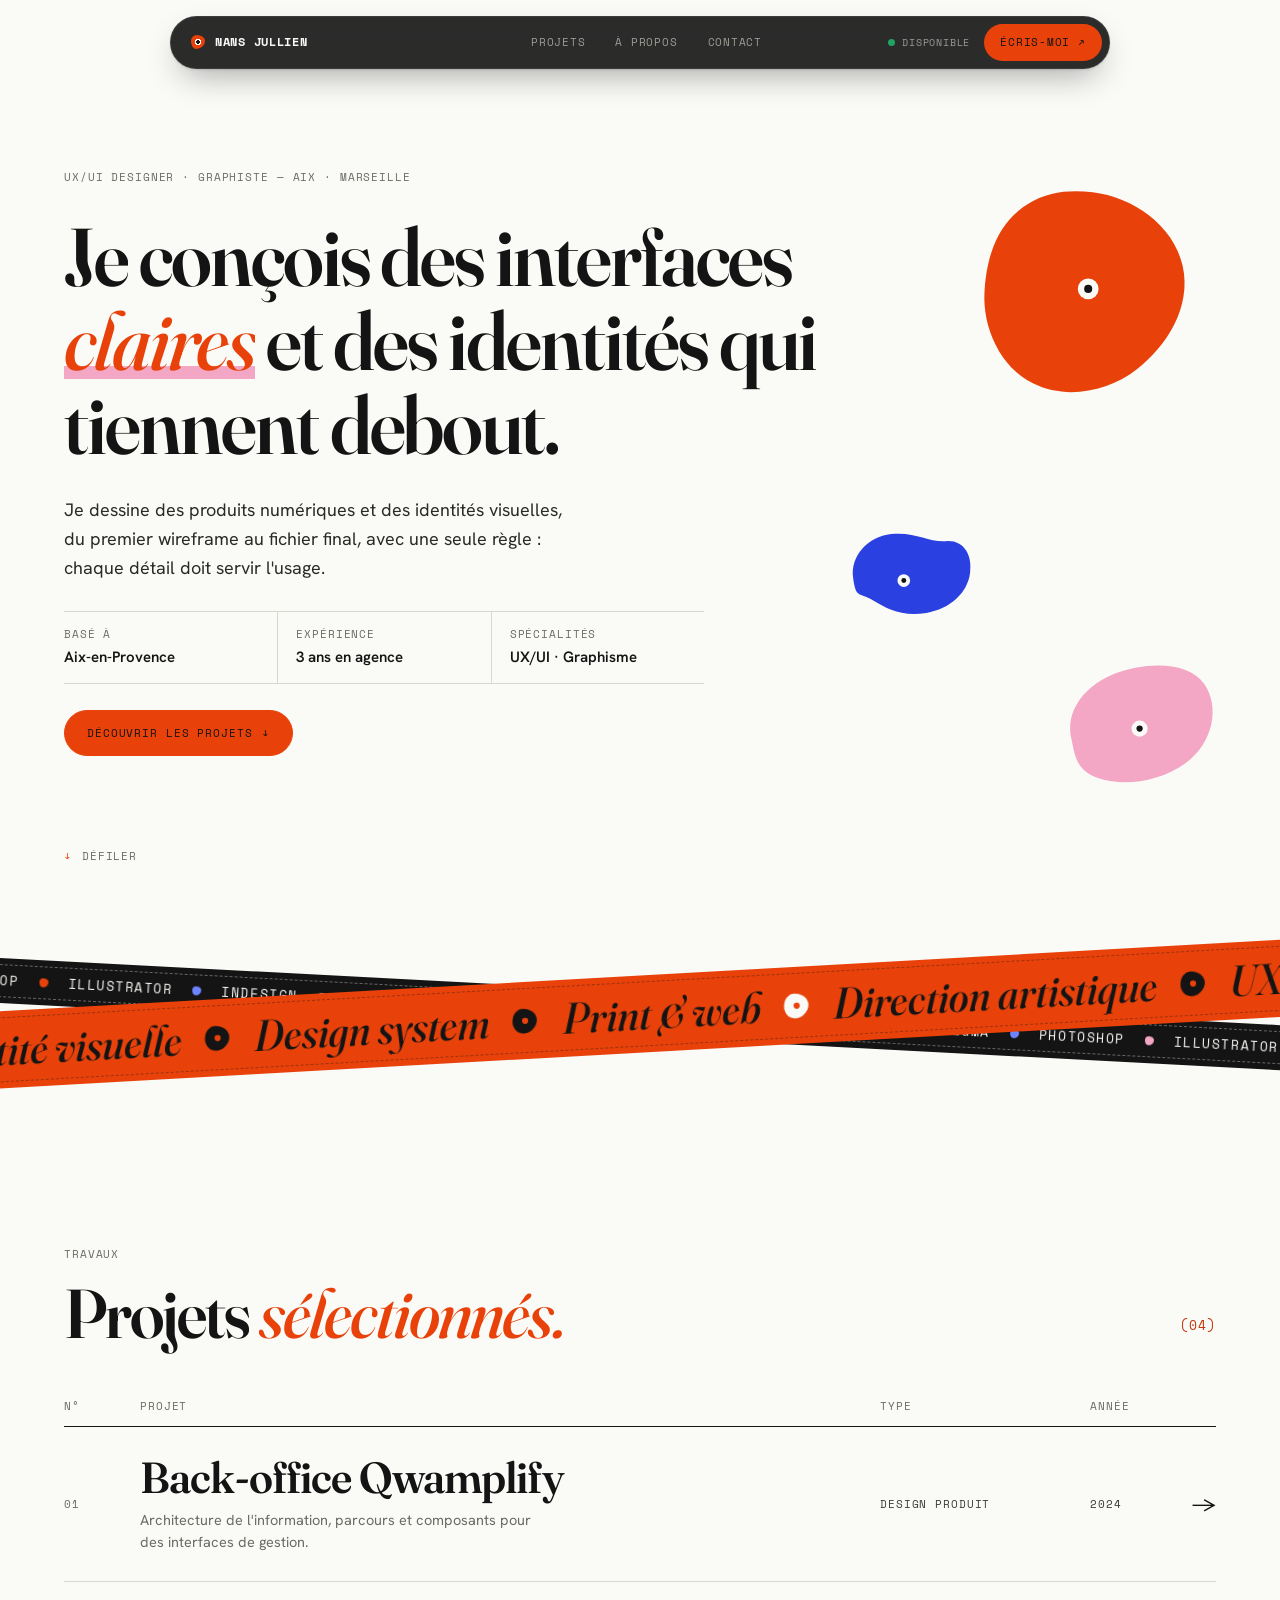
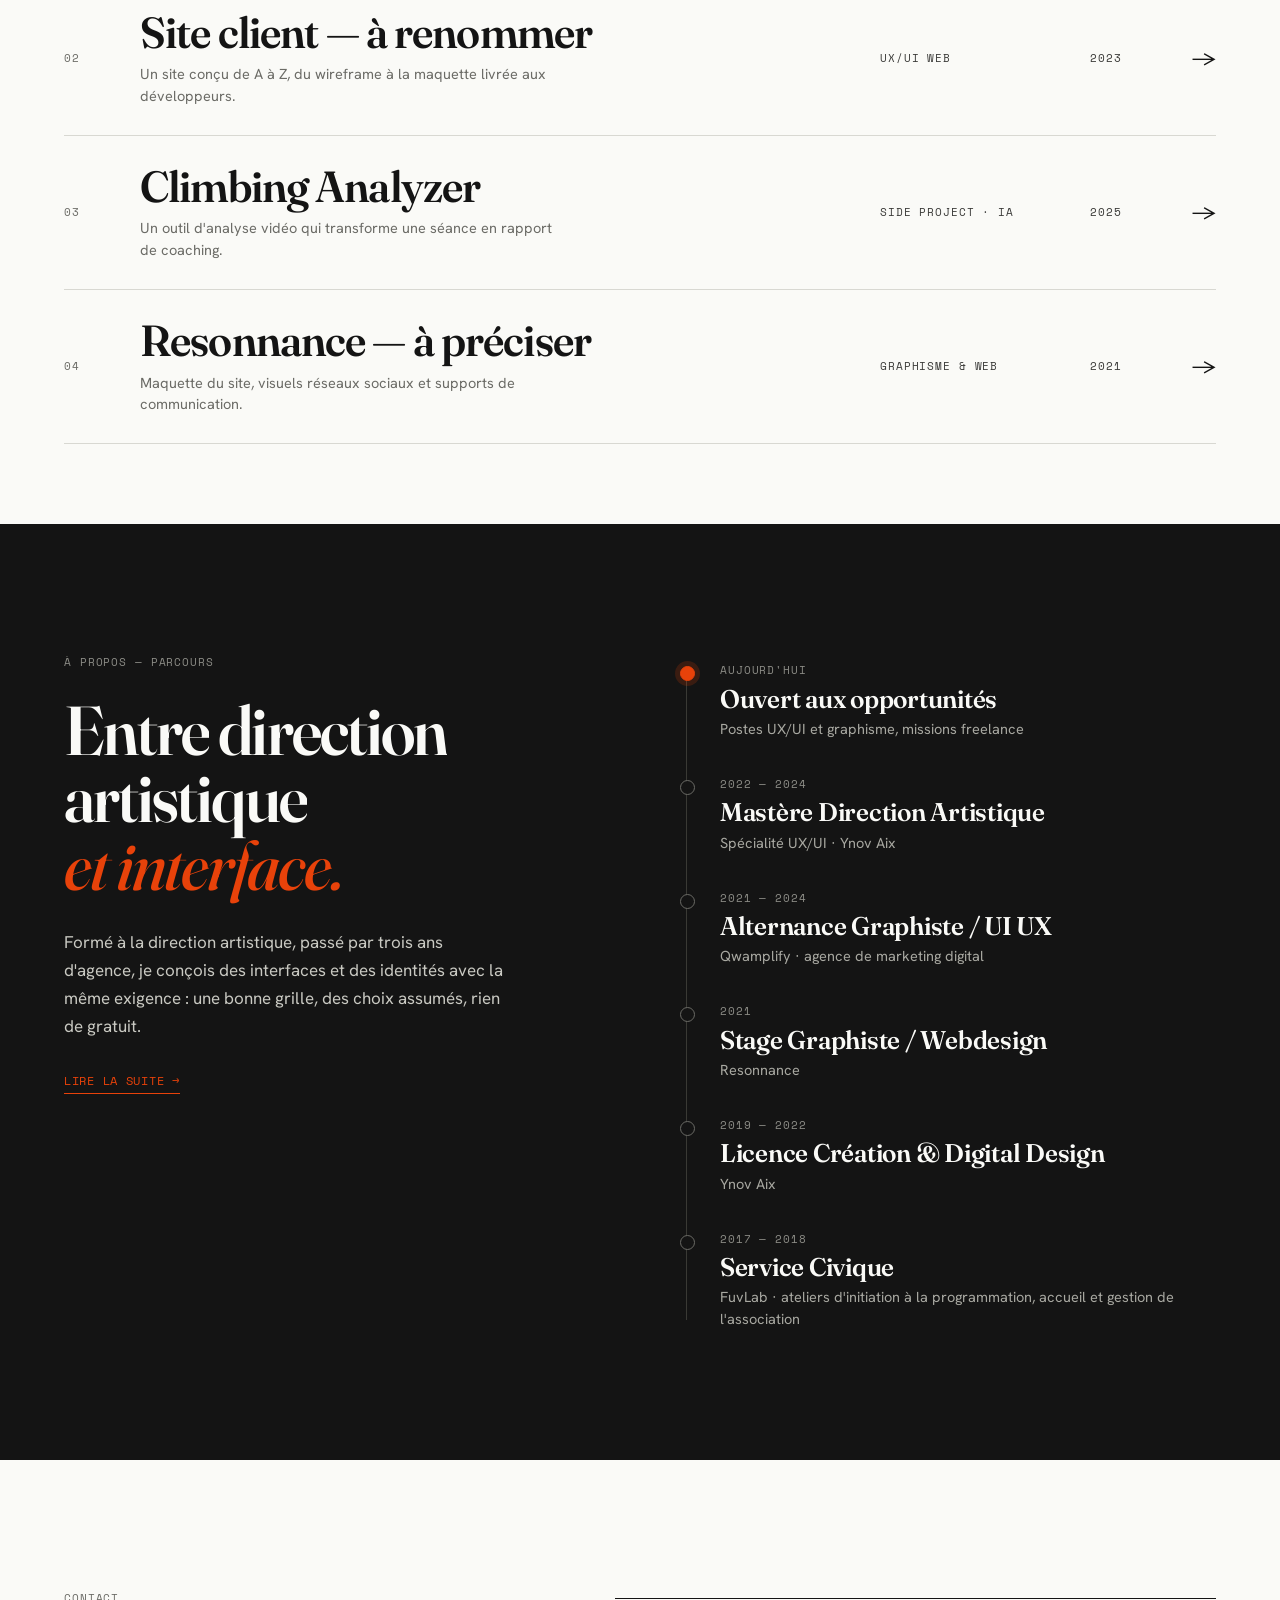
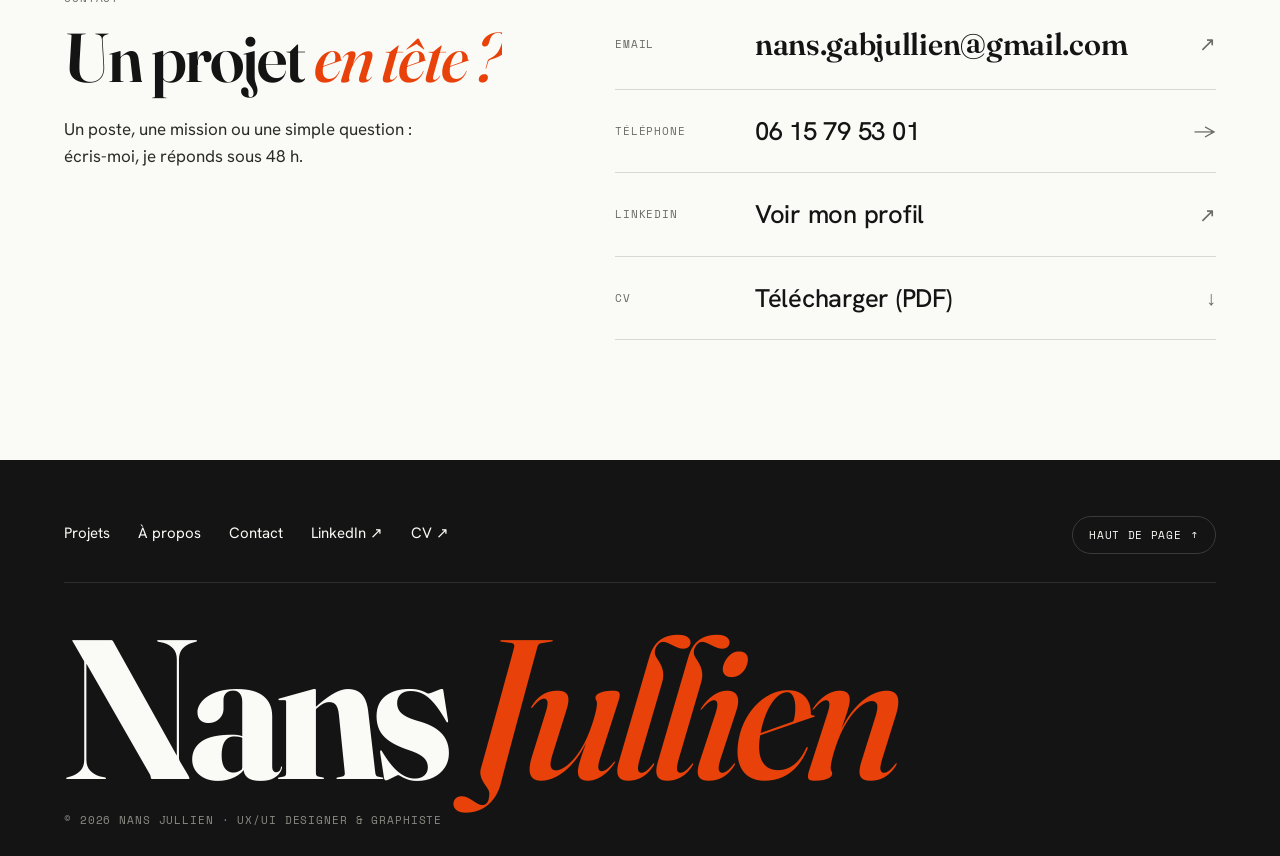
==== commit 49f6865d: "Retour du curseur pastille (mode différence, grossit sur les liens) Co-Authored-By: Claude Opus 5.5 " ====
--- a/index.html
+++ b/index.html
@@ -22,7 +22,7 @@
 <link rel="preconnect" href="https://fonts.googleapis.com">
 <link rel="preconnect" href="https://fonts.gstatic.com" crossorigin>
 <link href="https://fonts.googleapis.com/css2?family=Fraunces:ital,opsz,wght@0,9..144,400..800;1,9..144,400..700&family=Hanken+Grotesk:wght@400;500;600;700&family=Space+Mono:wght@400;700&display=swap" rel="stylesheet">
-<link rel="stylesheet" href="style.css?v=19">
+<link rel="stylesheet" href="style.css?v=20">
 </head>
 <body>
 
@@ -232,6 +232,6 @@
   <p class="mono foot-copy">© 2026 Nans Jullien · UX/UI Designer & Graphiste</p>
 </footer>
 
-<script src="main.js?v=19" defer></script>
+<script src="main.js?v=20" defer></script>
 </body>
 </html>
--- a/style.css
+++ b/style.css
@@ -715,3 +715,14 @@
 .topo-title{ max-width:12ch; }
 .topo-band .topo-title{ color:var(--bg); }
 .section-count{ font-size:13px; padding-bottom:12px; }
+
+/* ---------- CURSEUR ---------- */
+.cursor{
+  position:fixed; top:0; left:0; z-index:200; pointer-events:none;
+  width:14px; height:14px; margin:-7px 0 0 -7px; border-radius:50%;
+  background:#fff; mix-blend-mode:difference; opacity:0;
+  transition:width .3s var(--ease), height .3s var(--ease), margin .3s var(--ease), opacity .3s;
+}
+.cursor.on{ opacity:1; }
+.cursor.is-hover{ width:64px; height:64px; margin:-32px 0 0 -32px; }
+@media (pointer:coarse), (prefers-reduced-motion:reduce){ .cursor{ display:none; } }
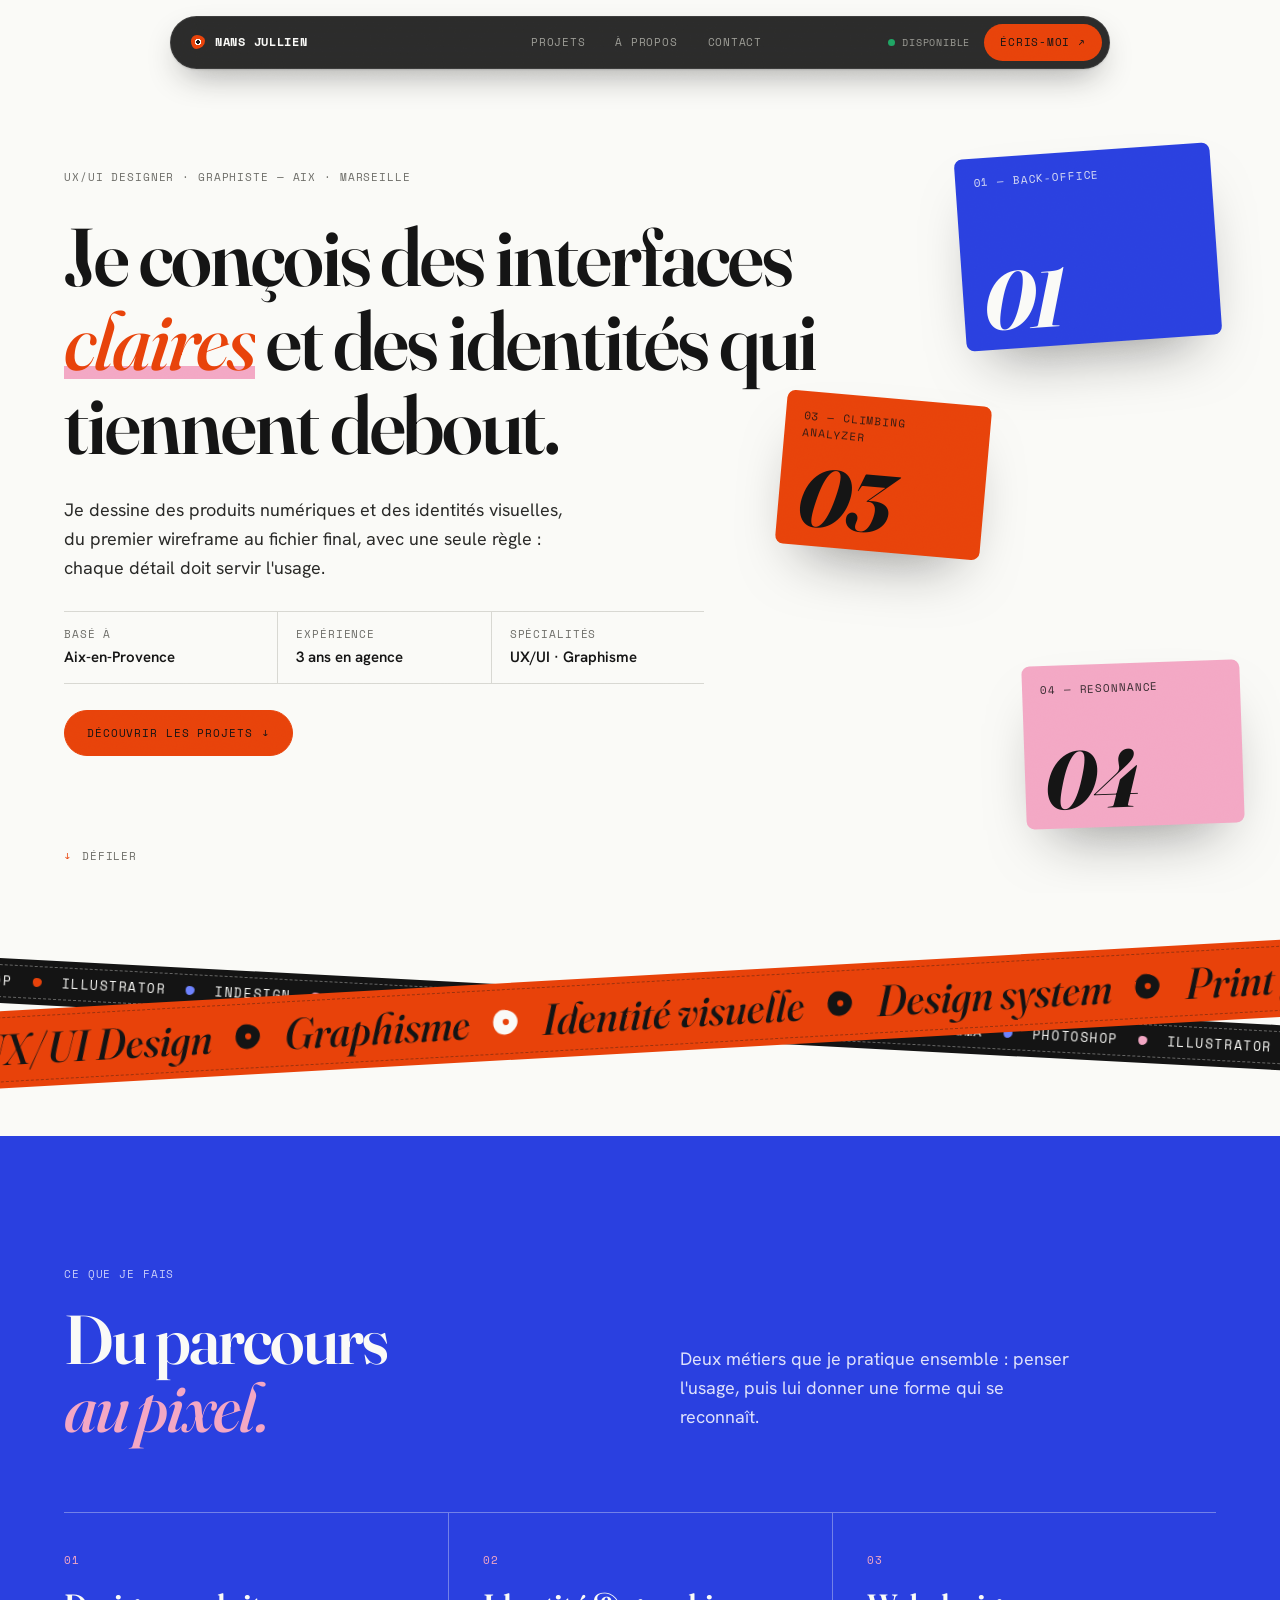
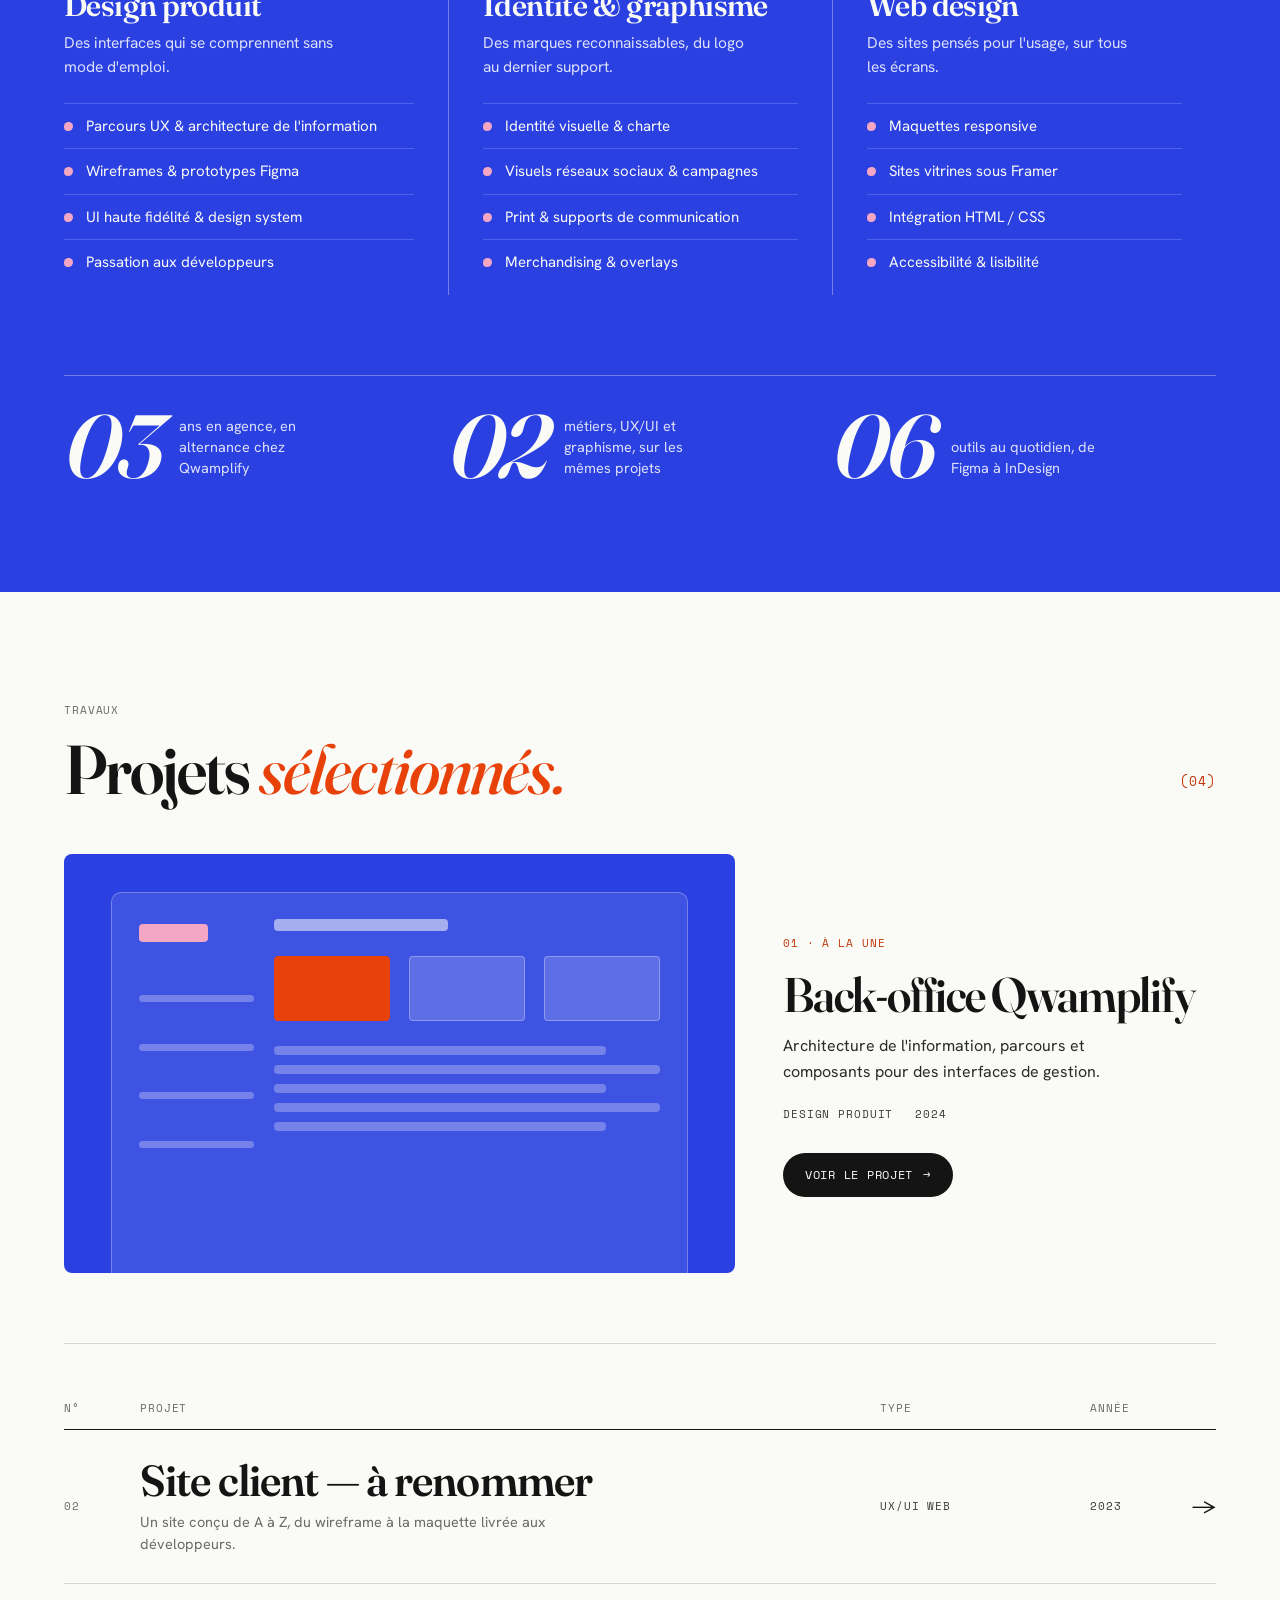
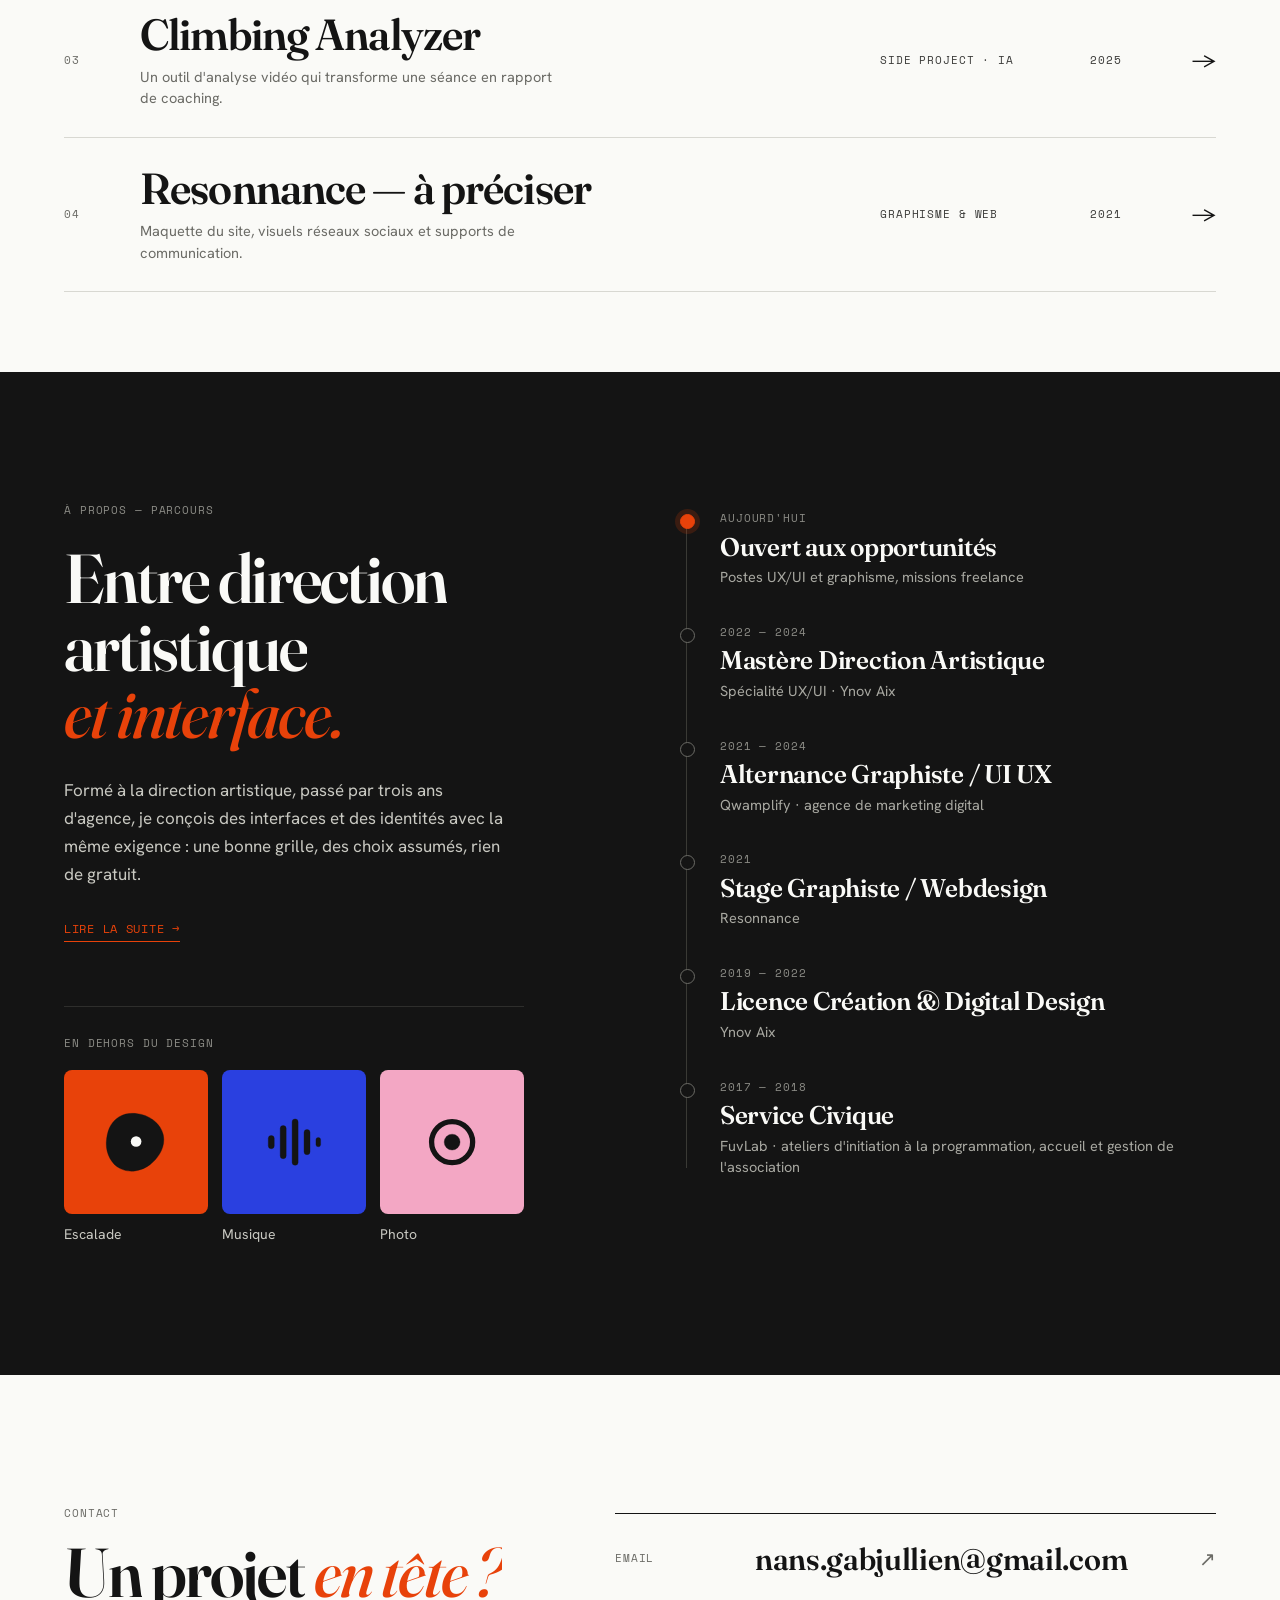
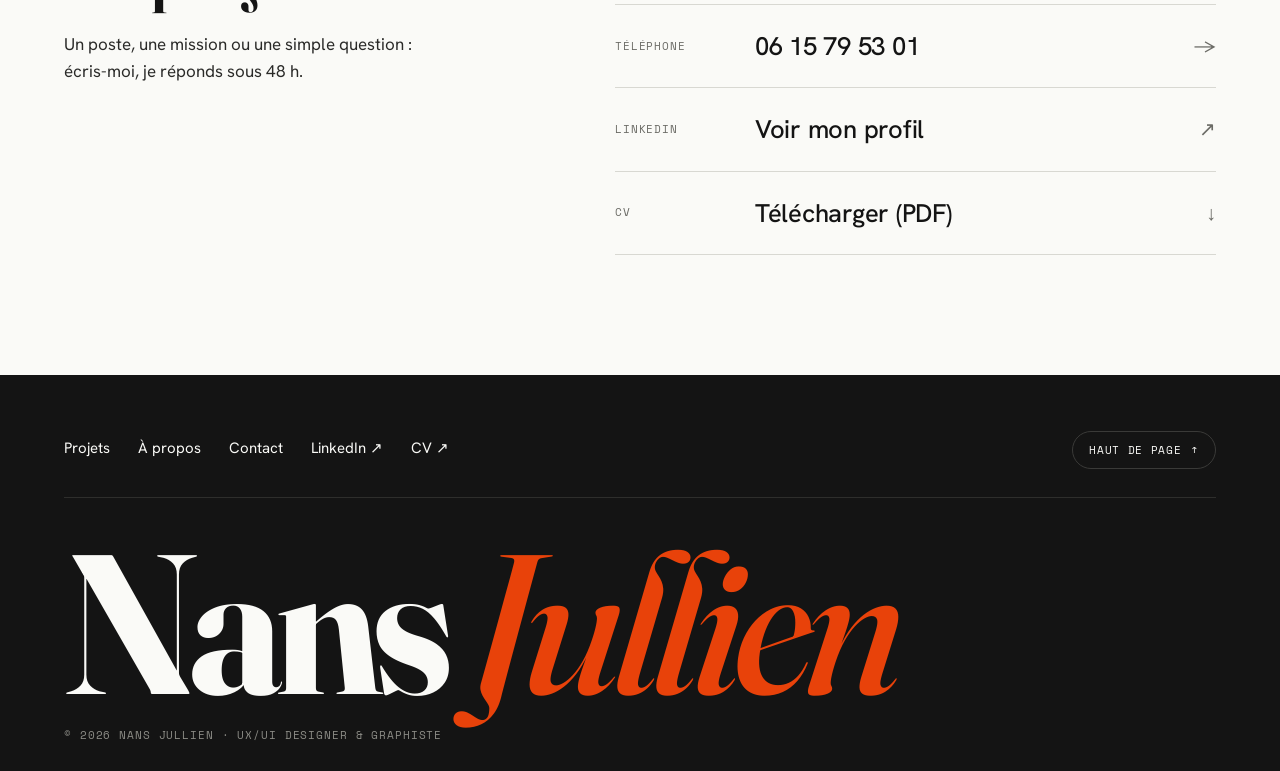
==== commit 256da38d: "Accueil enrichi : section Ce que je fais + chiffres, projet à la une, pile d'aperçus dans le hero, E" ====
--- a/index.html
+++ b/index.html
@@ -22,7 +22,7 @@
 <link rel="preconnect" href="https://fonts.googleapis.com">
 <link rel="preconnect" href="https://fonts.gstatic.com" crossorigin>
 <link href="https://fonts.googleapis.com/css2?family=Fraunces:ital,opsz,wght@0,9..144,400..800;1,9..144,400..700&family=Hanken+Grotesk:wght@400;500;600;700&family=Space+Mono:wght@400;700&display=swap" rel="stylesheet">
-<link rel="stylesheet" href="style.css?v=20">
+<link rel="stylesheet" href="style.css?v=21">
 </head>
 <body>
 
@@ -47,14 +47,18 @@
   <!-- HERO -->
   <section class="hero">
     <div class="hero-shapes" aria-hidden="true">
+      <!-- APERÇUS : remplacer le contenu de chaque .hcard-in par <img src="img/projet-N.jpg" alt=""> -->
+      <div class="hold hcard c1" data-depth="30" style="--pc:#2A40E0; --pc-on:#FAFAF7;">
+        <div class="hcard-in"><span class="mono hcard-label">01 — Back-office</span><span class="ph-num">01</span></div>
+      </div>
+      <div class="hold hcard c2" data-depth="55" style="--pc:#E8420A; --pc-on:#141414;">
+        <div class="hcard-in"><span class="mono hcard-label">03 — Climbing Analyzer</span><span class="ph-num">03</span></div>
+      </div>
+      <div class="hold hcard c3" data-depth="20" style="--pc:#F3A7C4; --pc-on:#141414;">
+        <div class="hcard-in"><span class="mono hcard-label">04 — Resonnance</span><span class="ph-num">04</span></div>
+      </div>
       <div class="hold h1" data-depth="34">
         <svg viewBox="0 0 200 200"><path d="M104 14c34 4 70 28 78 64 8 36-14 70-40 90-26 20-62 26-90 12S8 132 10 100 22 40 48 24c18-11 36-12 56-10z"/><circle class="h-rim" cx="100" cy="98" r="9"/><circle class="h-in" cx="100" cy="98" r="3.5"/></svg>
-      </div>
-      <div class="hold h2" data-depth="60">
-        <svg viewBox="0 0 200 200"><path d="M30 92c-4-30 20-58 54-62 34-4 54 12 78 10s38 18 34 46c-4 28-28 50-62 56-34 6-56-6-76-18S34 122 30 92z"/><circle class="h-rim" cx="102" cy="96" r="9"/><circle class="h-in" cx="102" cy="96" r="3.5"/></svg>
-      </div>
-      <div class="hold h3" data-depth="22">
-        <svg viewBox="0 0 200 200"><path d="M24 112c-8-34 18-62 50-74s80-14 98 12 10 66-20 88-70 26-96 18S28 132 24 112z"/><circle class="h-rim" cx="100" cy="100" r="9"/><circle class="h-in" cx="100" cy="100" r="3.5"/></svg>
       </div>
     </div>
 
@@ -81,6 +85,56 @@
     <div class="tape tape--a"><div class="tape-track" data-dir="1"><span>UX/UI Design</span><svg class="t-hold" viewBox="0 0 200 200" aria-hidden="true"><path d="M104 14c34 4 70 28 78 64 8 36-14 70-40 90-26 20-62 26-90 12S8 132 10 100 22 40 48 24c18-11 36-12 56-10z"/><circle cx="100" cy="98" r="22"/></svg><span>Graphisme</span><svg class="t-hold" viewBox="0 0 200 200" aria-hidden="true"><path d="M104 14c34 4 70 28 78 64 8 36-14 70-40 90-26 20-62 26-90 12S8 132 10 100 22 40 48 24c18-11 36-12 56-10z"/><circle cx="100" cy="98" r="22"/></svg><span>Identité visuelle</span><svg class="t-hold" viewBox="0 0 200 200" aria-hidden="true"><path d="M104 14c34 4 70 28 78 64 8 36-14 70-40 90-26 20-62 26-90 12S8 132 10 100 22 40 48 24c18-11 36-12 56-10z"/><circle cx="100" cy="98" r="22"/></svg><span>Design system</span><svg class="t-hold" viewBox="0 0 200 200" aria-hidden="true"><path d="M104 14c34 4 70 28 78 64 8 36-14 70-40 90-26 20-62 26-90 12S8 132 10 100 22 40 48 24c18-11 36-12 56-10z"/><circle cx="100" cy="98" r="22"/></svg><span>Print &amp; web</span><svg class="t-hold" viewBox="0 0 200 200" aria-hidden="true"><path d="M104 14c34 4 70 28 78 64 8 36-14 70-40 90-26 20-62 26-90 12S8 132 10 100 22 40 48 24c18-11 36-12 56-10z"/><circle cx="100" cy="98" r="22"/></svg><span>Direction artistique</span><svg class="t-hold" viewBox="0 0 200 200" aria-hidden="true"><path d="M104 14c34 4 70 28 78 64 8 36-14 70-40 90-26 20-62 26-90 12S8 132 10 100 22 40 48 24c18-11 36-12 56-10z"/><circle cx="100" cy="98" r="22"/></svg><span>UX/UI Design</span><svg class="t-hold" viewBox="0 0 200 200" aria-hidden="true"><path d="M104 14c34 4 70 28 78 64 8 36-14 70-40 90-26 20-62 26-90 12S8 132 10 100 22 40 48 24c18-11 36-12 56-10z"/><circle cx="100" cy="98" r="22"/></svg><span>Graphisme</span><svg class="t-hold" viewBox="0 0 200 200" aria-hidden="true"><path d="M104 14c34 4 70 28 78 64 8 36-14 70-40 90-26 20-62 26-90 12S8 132 10 100 22 40 48 24c18-11 36-12 56-10z"/><circle cx="100" cy="98" r="22"/></svg><span>Identité visuelle</span><svg class="t-hold" viewBox="0 0 200 200" aria-hidden="true"><path d="M104 14c34 4 70 28 78 64 8 36-14 70-40 90-26 20-62 26-90 12S8 132 10 100 22 40 48 24c18-11 36-12 56-10z"/><circle cx="100" cy="98" r="22"/></svg><span>Design system</span><svg class="t-hold" viewBox="0 0 200 200" aria-hidden="true"><path d="M104 14c34 4 70 28 78 64 8 36-14 70-40 90-26 20-62 26-90 12S8 132 10 100 22 40 48 24c18-11 36-12 56-10z"/><circle cx="100" cy="98" r="22"/></svg><span>Print &amp; web</span><svg class="t-hold" viewBox="0 0 200 200" aria-hidden="true"><path d="M104 14c34 4 70 28 78 64 8 36-14 70-40 90-26 20-62 26-90 12S8 132 10 100 22 40 48 24c18-11 36-12 56-10z"/><circle cx="100" cy="98" r="22"/></svg><span>Direction artistique</span><svg class="t-hold" viewBox="0 0 200 200" aria-hidden="true"><path d="M104 14c34 4 70 28 78 64 8 36-14 70-40 90-26 20-62 26-90 12S8 132 10 100 22 40 48 24c18-11 36-12 56-10z"/><circle cx="100" cy="98" r="22"/></svg></div></div>
   </section>
 
+  <!-- CE QUE JE FAIS -->
+  <section class="skills" id="expertise">
+    <div class="skills-head">
+      <p class="mono skills-kicker">Ce que je fais</p>
+      <h2 class="section-title skills-title" data-split>Du parcours <em>au pixel.</em></h2>
+      <p class="skills-intro">Deux métiers que je pratique ensemble : penser l'usage, puis lui donner une forme qui se reconnaît.</p>
+    </div>
+    <ol class="skills-grid">
+      <li class="skill">
+        <span class="mono skill-n">01</span>
+        <h3>Design produit</h3>
+        <p>Des interfaces qui se comprennent sans mode d'emploi.</p>
+        <ul>
+          <li>Parcours UX &amp; architecture de l'information</li>
+          <li>Wireframes &amp; prototypes Figma</li>
+          <li>UI haute fidélité &amp; design system</li>
+          <li>Passation aux développeurs</li>
+        </ul>
+      </li>
+      <li class="skill">
+        <span class="mono skill-n">02</span>
+        <h3>Identité &amp; graphisme</h3>
+        <p>Des marques reconnaissables, du logo au dernier support.</p>
+        <ul>
+          <li>Identité visuelle &amp; charte</li>
+          <li>Visuels réseaux sociaux &amp; campagnes</li>
+          <li>Print &amp; supports de communication</li>
+          <li>Merchandising &amp; overlays</li>
+        </ul>
+      </li>
+      <li class="skill">
+        <span class="mono skill-n">03</span>
+        <h3>Web design</h3>
+        <p>Des sites pensés pour l'usage, sur tous les écrans.</p>
+        <ul>
+          <li>Maquettes responsive</li>
+          <li>Sites vitrines sous Framer</li>
+          <li>Intégration HTML / CSS</li>
+          <li>Accessibilité &amp; lisibilité</li>
+        </ul>
+      </li>
+    </ol>
+    <!-- PREUVES : si tu peux citer des clients, une ligne de logos peut venir ici -->
+    <dl class="stats">
+      <div><dt class="stat-n">03</dt><dd>ans en agence, en alternance chez Qwamplify</dd></div>
+      <div><dt class="stat-n">02</dt><dd>métiers, UX/UI et graphisme, sur les mêmes projets</dd></div>
+      <div><dt class="stat-n">06</dt><dd>outils au quotidien, de Figma à InDesign</dd></div>
+    </dl>
+  </section>
+
   <!-- PROJETS -->
   <section class="projects" id="projets">
     <div class="section-head">
@@ -90,19 +144,29 @@
       </div>
       <span class="mono section-count">(04)</span>
     </div>
+    <!-- PROJET À LA UNE : remplacer .pfeat-mock par <img src="img/projet-1.jpg" alt="Back-office Qwamplify"> -->
+    <a class="pfeat" href="projet-1.html" style="--pc:#2A40E0; --pc-on:#FAFAF7; --pc-t:#2A40E0;">
+      <div class="pfeat-visual">
+        <div class="pfeat-mock" aria-hidden="true">
+          <span class="mk-side"><i></i><i></i><i></i><i></i><i></i></span>
+          <span class="mk-main">
+            <span class="mk-bar"></span>
+            <span class="mk-tiles"><i></i><i></i><i></i></span>
+            <span class="mk-rows"><i></i><i></i><i></i><i></i><i></i></span>
+          </span>
+        </div>
+      </div>
+      <div class="pfeat-info">
+        <span class="mono pfeat-tag">01 · À la une</span>
+        <h3 class="pfeat-title">Back-office Qwamplify</h3>
+        <p class="pfeat-desc">Architecture de l'information, parcours et composants pour des interfaces de gestion.</p>
+        <span class="mono pfeat-meta"><span>Design produit</span><span>2024</span></span>
+        <span class="pfeat-cta">Voir le projet <i>→</i></span>
+      </div>
+    </a>
+
     <div class="pindex-head mono" aria-hidden="true"><span>N°</span><span>Projet</span><span>Type</span><span>Année</span><span></span></div>
     <ol class="pindex">
-      <li>
-        <a class="prow" href="projet-1.html" style="--pc:#2A40E0; --pc-on:#FAFAF7; --pc-t:#2A40E0;">
-          <span class="mono prow-n">01</span>
-          <span class="prow-main"><span class="prow-title">Back-office Qwamplify</span><span class="prow-desc">Architecture de l'information, parcours et composants pour des interfaces de gestion.</span></span>
-          <span class="mono prow-type">Design produit</span>
-          <span class="mono prow-year">2024</span>
-          <span class="prow-arrow" aria-hidden="true">→</span>
-          <!-- APERÇU : remplacer le contenu de prow-thumb par <img src="img/projet-1.jpg" alt=""> -->
-          <span class="prow-thumb" aria-hidden="true"><span class="ph-num">01</span></span>
-        </a>
-      </li>
       <li>
         <a class="prow" href="projet-2.html" style="--pc:#141414; --pc-on:#FAFAF7; --pc-t:#141414;">
           <span class="mono prow-n">02</span>
@@ -147,6 +211,16 @@
       <h2 class="topo-title" data-split>Entre direction artistique <em>et interface.</em></h2>
       <p class="topo-text">Formé à la direction artistique, passé par trois ans d'agence, je conçois des interfaces et des identités avec la même exigence : une bonne grille, des choix assumés, rien de gratuit.</p>
       <a href="a-propos.html" class="link-arrow">Lire la suite →</a>
+
+      <div class="offduty">
+        <p class="mono offduty-kicker">En dehors du design</p>
+        <!-- PHOTOS : remplacer le contenu de chaque .off-pic par <img src="img/perso-N.jpg" alt="..."> -->
+        <ul class="offduty-list">
+          <li><span class="off-pic" style="--oc:var(--accent)"><svg viewBox="0 0 200 200" aria-hidden="true"><path d="M104 14c34 4 70 28 78 64 8 36-14 70-40 90-26 20-62 26-90 12S8 132 10 100 22 40 48 24c18-11 36-12 56-10z"/><circle class="off-rim" cx="100" cy="98" r="16"/></svg></span><span class="off-label">Escalade</span></li>
+          <li><span class="off-pic" style="--oc:var(--cobalt)"><svg viewBox="0 0 200 200" aria-hidden="true"><rect x="22" y="80" width="18" height="40" rx="9"/><rect x="58" y="50" width="18" height="100" rx="9"/><rect x="94" y="30" width="18" height="140" rx="9"/><rect x="130" y="62" width="18" height="76" rx="9"/><rect x="166" y="86" width="14" height="28" rx="7"/></svg></span><span class="off-label">Musique</span></li>
+          <li><span class="off-pic" style="--oc:var(--rose)"><svg viewBox="0 0 200 200" aria-hidden="true"><circle cx="100" cy="100" r="62" fill="none" stroke-width="16"/><circle cx="100" cy="100" r="24"/></svg></span><span class="off-label">Photo</span></li>
+        </ul>
+      </div>
     </div>
 
     <ol class="topo" aria-label="Parcours">
@@ -232,6 +306,6 @@
   <p class="mono foot-copy">© 2026 Nans Jullien · UX/UI Designer & Graphiste</p>
 </footer>
 
-<script src="main.js?v=20" defer></script>
+<script src="main.js?v=21" defer></script>
 </body>
 </html>
--- a/style.css
+++ b/style.css
@@ -726,3 +726,165 @@
 .cursor.on{ opacity:1; }
 .cursor.is-hover{ width:64px; height:64px; margin:-32px 0 0 -32px; }
 @media (pointer:coarse), (prefers-reduced-motion:reduce){ .cursor{ display:none; } }
+
+/* ============================================================
+   V21 — structure enrichie
+   ============================================================ */
+
+/* ---------- GRAIN ---------- */
+body::after{
+  content:""; position:fixed; inset:0; z-index:90; pointer-events:none;
+  background-image:url("data:image/svg+xml,%3Csvg xmlns='http://www.w3.org/2000/svg' width='160' height='160'%3E%3Cfilter id='n'%3E%3CfeTurbulence type='fractalNoise' baseFrequency='.85' numOctaves='3' stitchTiles='stitch'/%3E%3CfeColorMatrix values='0 0 0 0 .5 0 0 0 0 .5 0 0 0 0 .5 0 0 0 1 0'/%3E%3C/filter%3E%3Crect width='100%25' height='100%25' filter='url(%23n)'/%3E%3C/svg%3E");
+  opacity:.07; mix-blend-mode:overlay;
+}
+
+/* ---------- HERO : pile d'aperçus ---------- */
+.hcard{ --s:clamp(200px,20vw,320px); }
+.hcard-in{
+  position:relative; aspect-ratio:4/3; border-radius:var(--radius); overflow:hidden;
+  background:var(--pc); color:var(--pc-on);
+  display:flex; flex-direction:column; justify-content:space-between; padding:16px 18px;
+  box-shadow:0 30px 60px -28px rgba(20,20,20,.5);
+  rotate:var(--r,0deg);
+  animation:drift var(--d,9s) ease-in-out infinite alternate;
+}
+.hcard-in img{ position:absolute; inset:0; width:100%; height:100%; object-fit:cover; }
+.hcard-label{ color:inherit; opacity:.85; position:relative; z-index:1; }
+.hcard .ph-num{ font-size:clamp(64px,6.4vw,104px); }
+@keyframes drift{
+  from{ transform:translateY(-8px); }
+  to{ transform:translateY(10px); }
+}
+.hero .c1{ top:10%; right:5%; --r:-4deg; --delay:.25s; --d:10s; }
+.hero .c2{ top:40%; right:23%; --s:clamp(170px,16vw,250px); --r:5deg; --delay:.4s; --d:8s; }
+.hero .c3{ bottom:8%; right:3%; --s:clamp(180px,17vw,270px); --r:-2deg; --delay:.55s; --d:11s; }
+.hero .hcard:hover{ z-index:2; }
+.hero .h1{ display:none; }
+@media (max-width:1100px){
+  .hero .c2{ display:none; }
+  .hero .c1{ right:3%; top:12%; }
+}
+@media (max-width:900px){
+  .hero .hcard{ display:none; }
+  .hero .h1{ display:block; --s:84px; top:-30px; right:-34px; }
+}
+
+/* ---------- CE QUE JE FAIS ---------- */
+.skills{
+  background:var(--cobalt); color:var(--bg);
+  padding:130px var(--px) 110px;
+}
+.skills-head{ display:grid; grid-template-columns:1fr 1fr; gap:24px 80px; align-items:end; margin-bottom:70px; }
+.skills-kicker{ grid-column:1 / -1; color:#C9CEF8; }
+.skills-title.section-title{ color:var(--bg); max-width:12ch; }
+.skills-title em{ color:var(--rose) !important; }
+.skills-intro{ font-size:18px; line-height:1.6; color:#DDE0FB; max-width:40ch; padding-bottom:10px; }
+.skills-grid{ list-style:none; display:grid; grid-template-columns:repeat(3,1fr); border-top:1px solid rgba(250,250,247,.35); }
+.skill{ padding:34px 34px 10px 0; }
+.skill + .skill{ padding-left:34px; border-left:1px solid rgba(250,250,247,.35); }
+.skill-n{ color:var(--rose); }
+.skill h3{
+  margin:18px 0 10px; font-family:var(--display); font-weight:600;
+  font-size:clamp(26px,2.4vw,34px); line-height:1.05; letter-spacing:-.02em; font-variation-settings:'opsz' 72;
+}
+.skill > p{ color:#DDE0FB; font-size:15.5px; line-height:1.55; max-width:30ch; }
+.skill ul{ list-style:none; margin-top:24px; }
+.skill ul li{
+  position:relative; padding:11px 0 11px 22px; font-size:15px;
+  border-top:1px solid rgba(250,250,247,.18);
+}
+.skill ul li::before{
+  content:""; position:absolute; left:0; top:50%; width:9px; height:9px; margin-top:-4.5px;
+  border-radius:50% 46% 52% 44%; background:var(--rose);
+}
+.stats{
+  display:grid; grid-template-columns:repeat(3,1fr); margin-top:80px;
+  border-top:1px solid rgba(250,250,247,.35); padding-top:34px;
+}
+.stats > div{ display:flex; align-items:flex-end; gap:18px; padding-right:24px; }
+.stat-n{
+  font-family:var(--display); font-weight:600; font-style:italic;
+  font-size:clamp(64px,7vw,110px); line-height:.8; letter-spacing:-.04em; font-variation-settings:'opsz' 144;
+  color:var(--bg);
+}
+.stats dd{ font-size:14.5px; line-height:1.45; color:#DDE0FB; max-width:20ch; padding-bottom:4px; }
+@media (max-width:900px){
+  .skills{ padding:100px var(--px) 90px; }
+  .skills-head{ grid-template-columns:1fr; margin-bottom:50px; }
+  .skills-grid{ grid-template-columns:1fr; }
+  .skill, .skill + .skill{ padding:30px 0 6px; border-left:none; }
+  .skill + .skill{ border-top:1px solid rgba(250,250,247,.35); }
+  .stats{ grid-template-columns:1fr; gap:26px; margin-top:60px; }
+}
+
+/* ---------- PROJET À LA UNE ---------- */
+.pfeat{
+  display:grid; grid-template-columns:1.55fr 1fr; gap:48px; align-items:center;
+  padding-bottom:70px; margin-bottom:56px; border-bottom:1px solid var(--line);
+}
+.pfeat-visual{
+  position:relative; aspect-ratio:16/10; border-radius:var(--radius); overflow:hidden;
+  background:var(--pc); color:var(--pc-on);
+}
+.pfeat-visual img{ position:absolute; inset:0; width:100%; height:100%; object-fit:cover; transition:scale .8s var(--ease); }
+.pfeat-mock{
+  position:absolute; inset:9% 7% -6% 7%; display:grid; grid-template-columns:22% 1fr; gap:4%;
+  background:rgba(250,250,247,.1); border:1px solid rgba(250,250,247,.28); border-radius:10px; padding:4%;
+  transition:transform .8s var(--ease);
+}
+.pfeat-mock i{ display:block; border-radius:4px; background:rgba(250,250,247,.28); }
+.mk-side{ display:flex; flex-direction:column; gap:12%; padding-top:4%; }
+.mk-side i{ height:7px; }
+.mk-side i:first-child{ height:18px; width:60%; background:var(--rose); margin-bottom:10%; }
+.mk-main{ display:flex; flex-direction:column; gap:7%; }
+.mk-bar{ height:12px; width:45%; border-radius:4px; background:rgba(250,250,247,.55); }
+.mk-tiles{ display:grid; grid-template-columns:repeat(3,1fr); gap:5%; }
+.mk-tiles i{ aspect-ratio:16/9; background:rgba(250,250,247,.16); border:1px solid rgba(250,250,247,.3); }
+.mk-tiles i:first-child{ background:var(--accent); border-color:var(--accent); }
+.mk-rows{ display:flex; flex-direction:column; gap:10px; }
+.mk-rows i{ height:9px; }
+.mk-rows i:nth-child(odd){ width:86%; }
+.pfeat:hover .pfeat-mock, .pfeat:focus-visible .pfeat-mock{ transform:translateY(-10px); }
+.pfeat:hover .pfeat-visual img{ scale:1.03; }
+.pfeat-tag{ color:var(--accent-text); }
+.pfeat-title{
+  margin:16px 0 14px; font-family:var(--display); font-weight:600;
+  font-size:clamp(32px,3.8vw,56px); line-height:1; letter-spacing:-.025em; font-variation-settings:'opsz' 144;
+  transition:color .3s;
+}
+.pfeat:hover .pfeat-title{ color:var(--pc-t); }
+.pfeat-desc{ font-size:16px; line-height:1.6; color:var(--body); max-width:36ch; }
+.pfeat-meta{ display:flex; gap:22px; margin-top:22px; color:var(--secondary); }
+.pfeat-cta{
+  display:inline-flex; gap:10px; margin-top:30px; padding:13px 22px; border-radius:999px;
+  background:var(--ink); color:var(--bg); font-family:var(--mono); font-size:12px; letter-spacing:.06em; text-transform:uppercase;
+  transition:background .3s;
+}
+.pfeat-cta i{ font-style:normal; transition:transform .35s var(--ease); }
+.pfeat:hover .pfeat-cta{ background:var(--pc); }
+.pfeat:hover .pfeat-cta i{ transform:translateX(4px); }
+@media (max-width:900px){
+  .pfeat{ grid-template-columns:1fr; gap:26px; padding-bottom:50px; margin-bottom:30px; }
+}
+
+/* ---------- EN DEHORS DU DESIGN ---------- */
+.offduty{ margin-top:64px; padding-top:28px; border-top:1px solid #2E2E2C; max-width:460px; }
+.offduty-kicker{ color:#8C8C86; margin-bottom:18px; }
+.offduty-list{ list-style:none; display:grid; grid-template-columns:repeat(3,1fr); gap:14px; }
+.off-pic{
+  position:relative; display:flex; align-items:center; justify-content:center;
+  aspect-ratio:1; border-radius:var(--radius); overflow:hidden; background:var(--oc);
+  transition:transform .45s var(--ease);
+}
+.off-pic svg{ width:46%; fill:var(--ink); stroke:var(--ink); transition:transform .6s var(--ease); }
+.off-pic img{ position:absolute; inset:0; width:100%; height:100%; object-fit:cover; }
+.offduty-list li:hover .off-pic{ transform:translateY(-4px) rotate(-2deg); }
+.offduty-list li:hover .off-pic svg{ transform:scale(1.1) rotate(8deg); }
+.off-label{ display:block; margin-top:10px; font-size:14px; color:#C9C9C2; }
+@media (hover:none){
+  .offduty-list li:hover .off-pic, .offduty-list li:hover .off-pic svg{ transform:none; }
+}
+@media (prefers-reduced-motion:reduce){
+  .hcard-in{ animation:none; }
+}
+.off-pic .off-rim{ fill:var(--bg); stroke:none; }
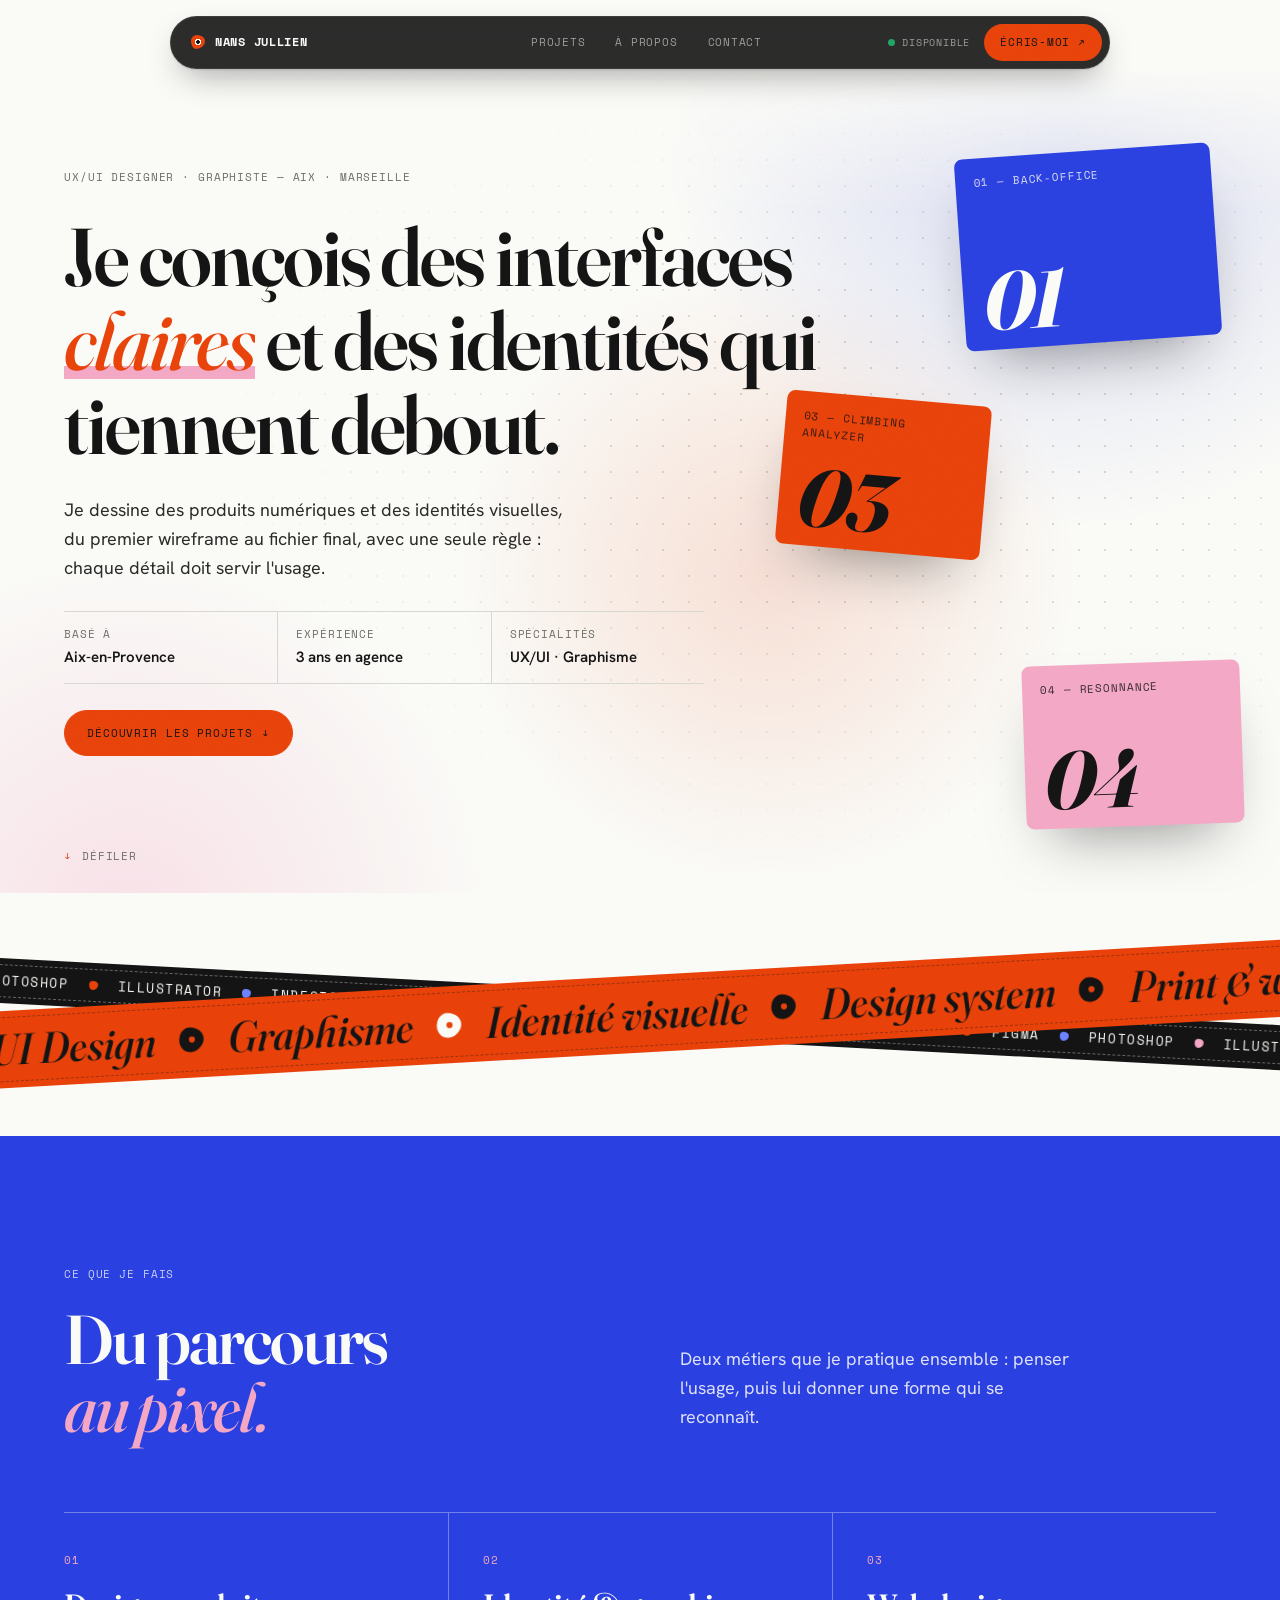
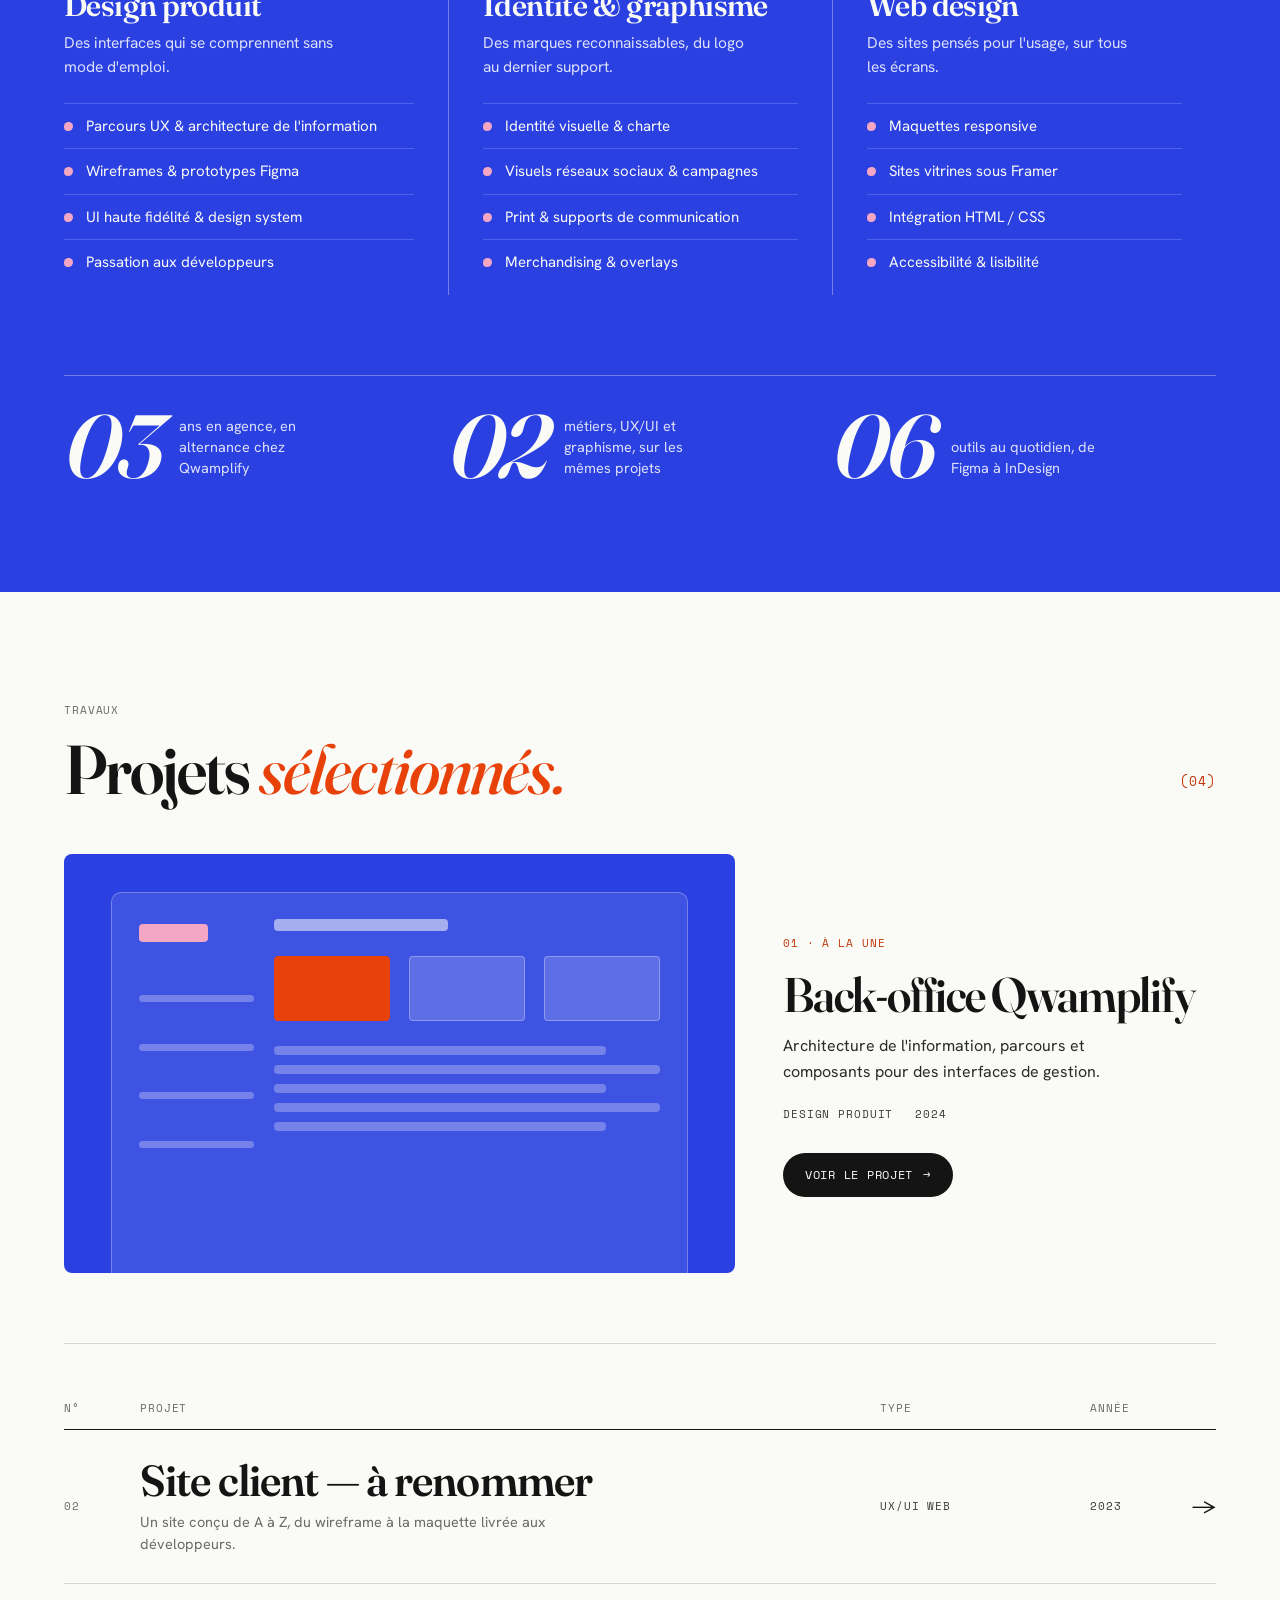
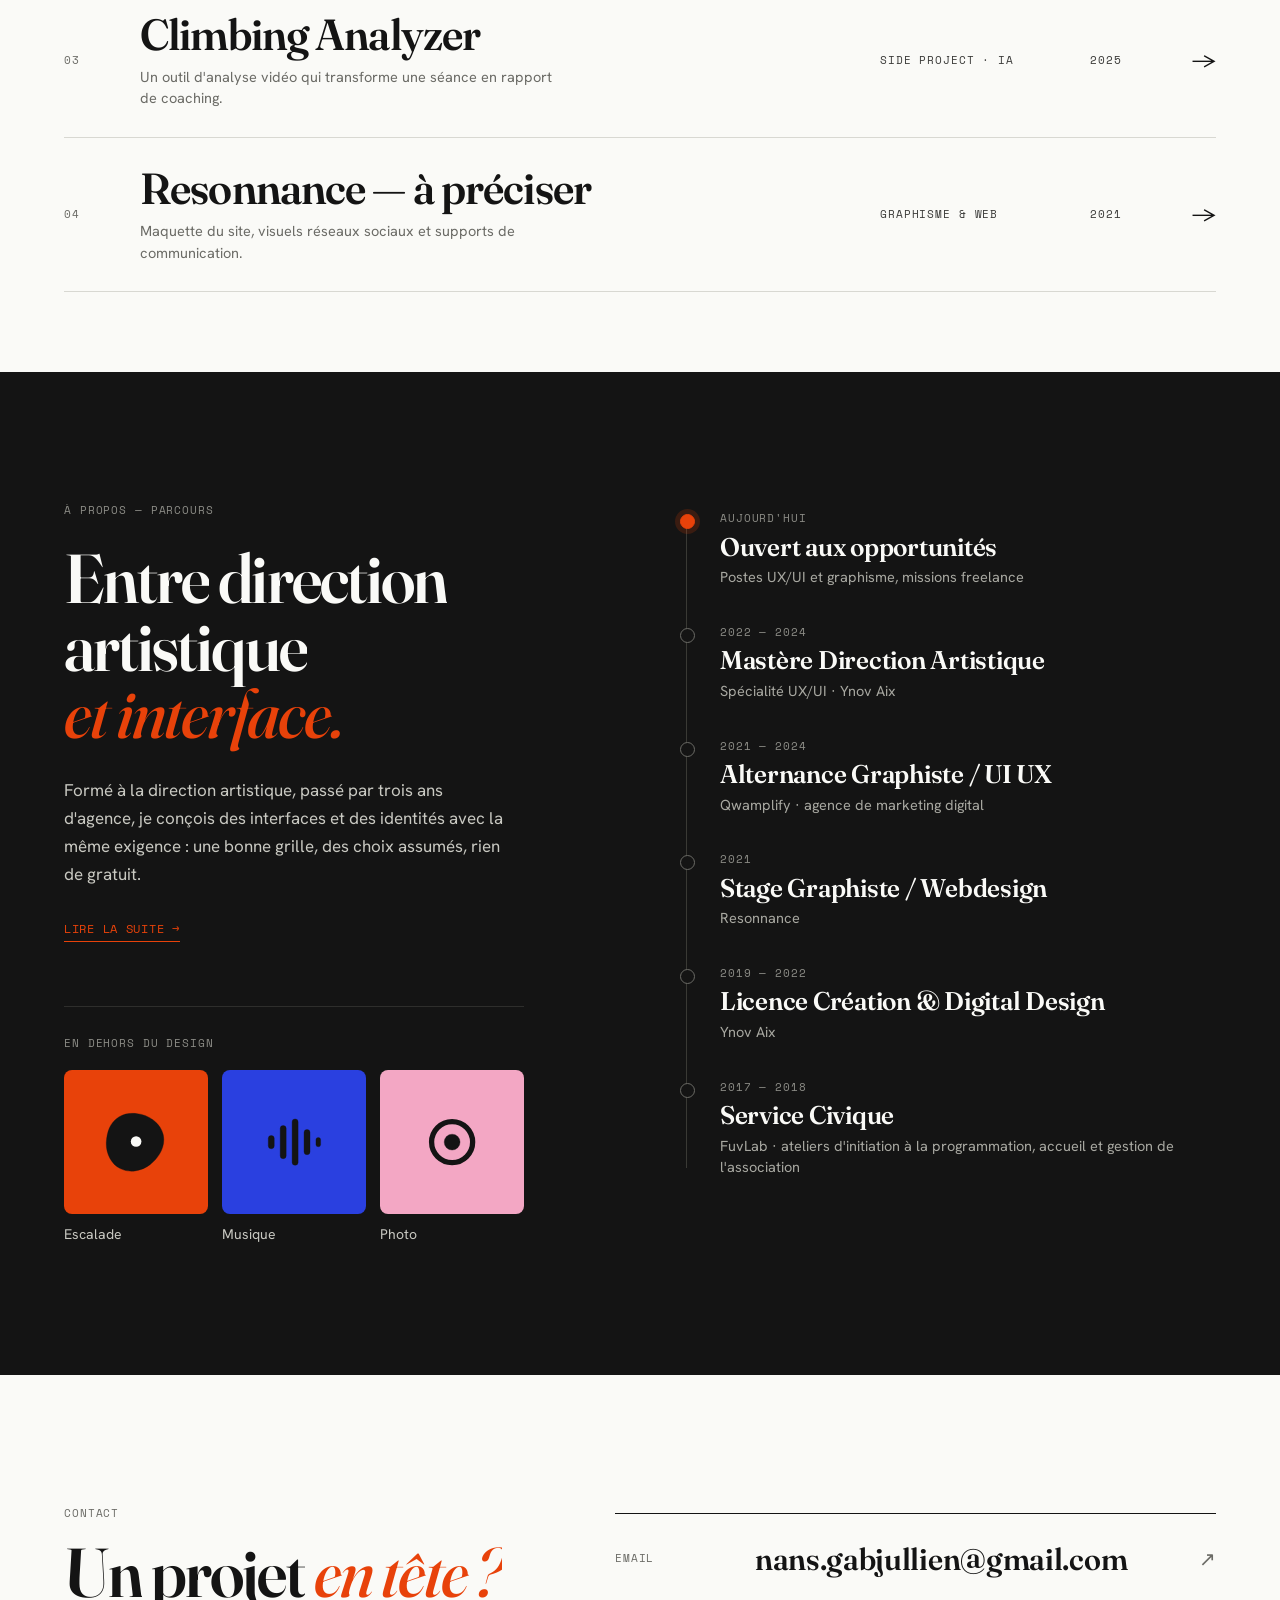
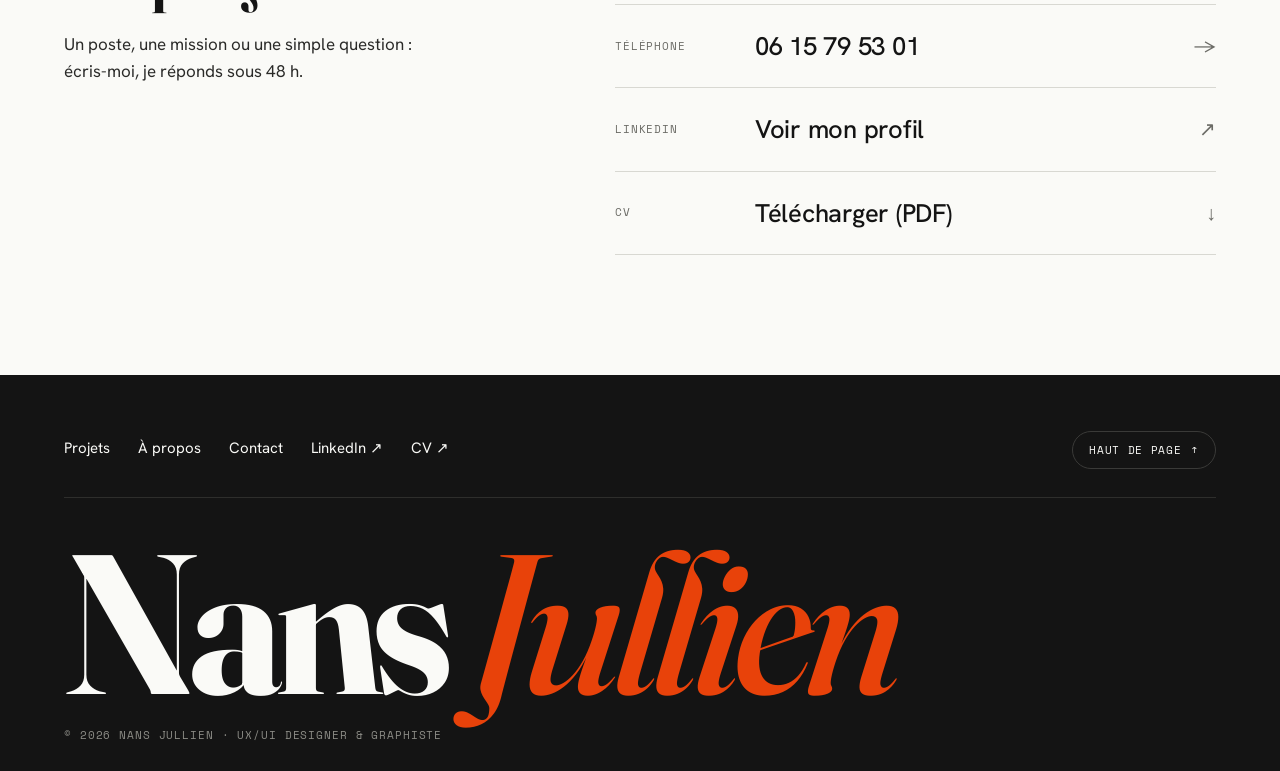
==== commit 2e866467: "Hero : fond animé (halos colorés + trame de points), en pause hors écran Co-Authored-By: Claude Opus" ====
--- a/index.html
+++ b/index.html
@@ -22,7 +22,7 @@
 <link rel="preconnect" href="https://fonts.googleapis.com">
 <link rel="preconnect" href="https://fonts.gstatic.com" crossorigin>
 <link href="https://fonts.googleapis.com/css2?family=Fraunces:ital,opsz,wght@0,9..144,400..800;1,9..144,400..700&family=Hanken+Grotesk:wght@400;500;600;700&family=Space+Mono:wght@400;700&display=swap" rel="stylesheet">
-<link rel="stylesheet" href="style.css?v=21">
+<link rel="stylesheet" href="style.css?v=22">
 </head>
 <body>
 
@@ -46,6 +46,7 @@
 
   <!-- HERO -->
   <section class="hero">
+    <div class="hero-bg" aria-hidden="true"><span class="glow g1"></span><span class="glow g2"></span><span class="glow g3"></span><span class="hero-grid"></span></div>
     <div class="hero-shapes" aria-hidden="true">
       <!-- APERÇUS : remplacer le contenu de chaque .hcard-in par <img src="img/projet-N.jpg" alt=""> -->
       <div class="hold hcard c1" data-depth="30" style="--pc:#2A40E0; --pc-on:#FAFAF7;">
@@ -306,6 +307,6 @@
   <p class="mono foot-copy">© 2026 Nans Jullien · UX/UI Designer & Graphiste</p>
 </footer>
 
-<script src="main.js?v=21" defer></script>
+<script src="main.js?v=22" defer></script>
 </body>
 </html>
--- a/style.css
+++ b/style.css
@@ -148,7 +148,7 @@
   display:flex; flex-direction:column; justify-content:center;
   padding:6vh var(--px) 10vh;
 }
-.hero > :not(.hero-shapes):not(.hero-foot){ position:relative; z-index:1; }
+.hero > :not(.hero-shapes):not(.hero-foot):not(.hero-bg){ position:relative; z-index:1; }
 .hero-shapes{ position:absolute; inset:0; z-index:0; }
 
 .hero .h1{ --s:clamp(160px,18vw,280px); top:13%; right:6%; color:var(--accent); --delay:.25s; --d:10s; }
@@ -888,3 +888,40 @@
   .hcard-in{ animation:none; }
 }
 .off-pic .off-rim{ fill:var(--bg); stroke:none; }
+
+/* ---------- HERO : fond animé ---------- */
+.hero-bg{ position:absolute; inset:0; z-index:0; overflow:hidden; pointer-events:none; }
+.glow{
+  position:absolute; border-radius:50%; opacity:.55;
+  animation:glow-drift var(--t,22s) ease-in-out infinite alternate;
+}
+.g1{ width:62vw; height:62vw; right:-14vw; top:-26vw; --t:24s;
+  background:radial-gradient(closest-side, rgba(42,64,224,.30), rgba(42,64,224,0)); }
+.g2{ width:48vw; height:48vw; right:16vw; top:22vh; --t:19s; animation-delay:-6s;
+  background:radial-gradient(closest-side, rgba(232,66,10,.26), rgba(232,66,10,0)); }
+.g3{ width:56vw; height:56vw; left:-18vw; bottom:-30vw; --t:27s; animation-delay:-12s;
+  background:radial-gradient(closest-side, rgba(243,167,196,.55), rgba(243,167,196,0)); }
+@keyframes glow-drift{
+  0%  { transform:translate3d(0,0,0) scale(1); }
+  50% { transform:translate3d(-6vw,4vh,0) scale(1.12); }
+  100%{ transform:translate3d(4vw,-3vh,0) scale(.94); }
+}
+.hero-grid{
+  position:absolute; inset:0;
+  background-image:radial-gradient(rgba(20,20,20,.16) 1px, transparent 1.4px);
+  background-size:26px 26px;
+  -webkit-mask-image:radial-gradient(ellipse 75% 70% at 70% 45%, #000 20%, transparent 75%);
+          mask-image:radial-gradient(ellipse 75% 70% at 70% 45%, #000 20%, transparent 75%);
+  animation:grid-pan 40s linear infinite;
+}
+@keyframes grid-pan{ to{ background-position:26px 26px; } }
+.hero.is-off .glow, .hero.is-off .hero-grid{ animation-play-state:paused; }
+@media (max-width:900px){
+  .g1{ width:120vw; height:120vw; right:-50vw; top:-50vw; }
+  .g2{ width:90vw; height:90vw; right:-30vw; top:40vh; }
+  .g3{ width:110vw; height:110vw; left:-50vw; bottom:-50vw; }
+}
+@media (prefers-reduced-motion:reduce){
+  .glow, .hero-grid{ animation:none; }
+}
+.hero-bg{ -webkit-mask-image:linear-gradient(to bottom, transparent 0, #000 140px); mask-image:linear-gradient(to bottom, transparent 0, #000 140px); }
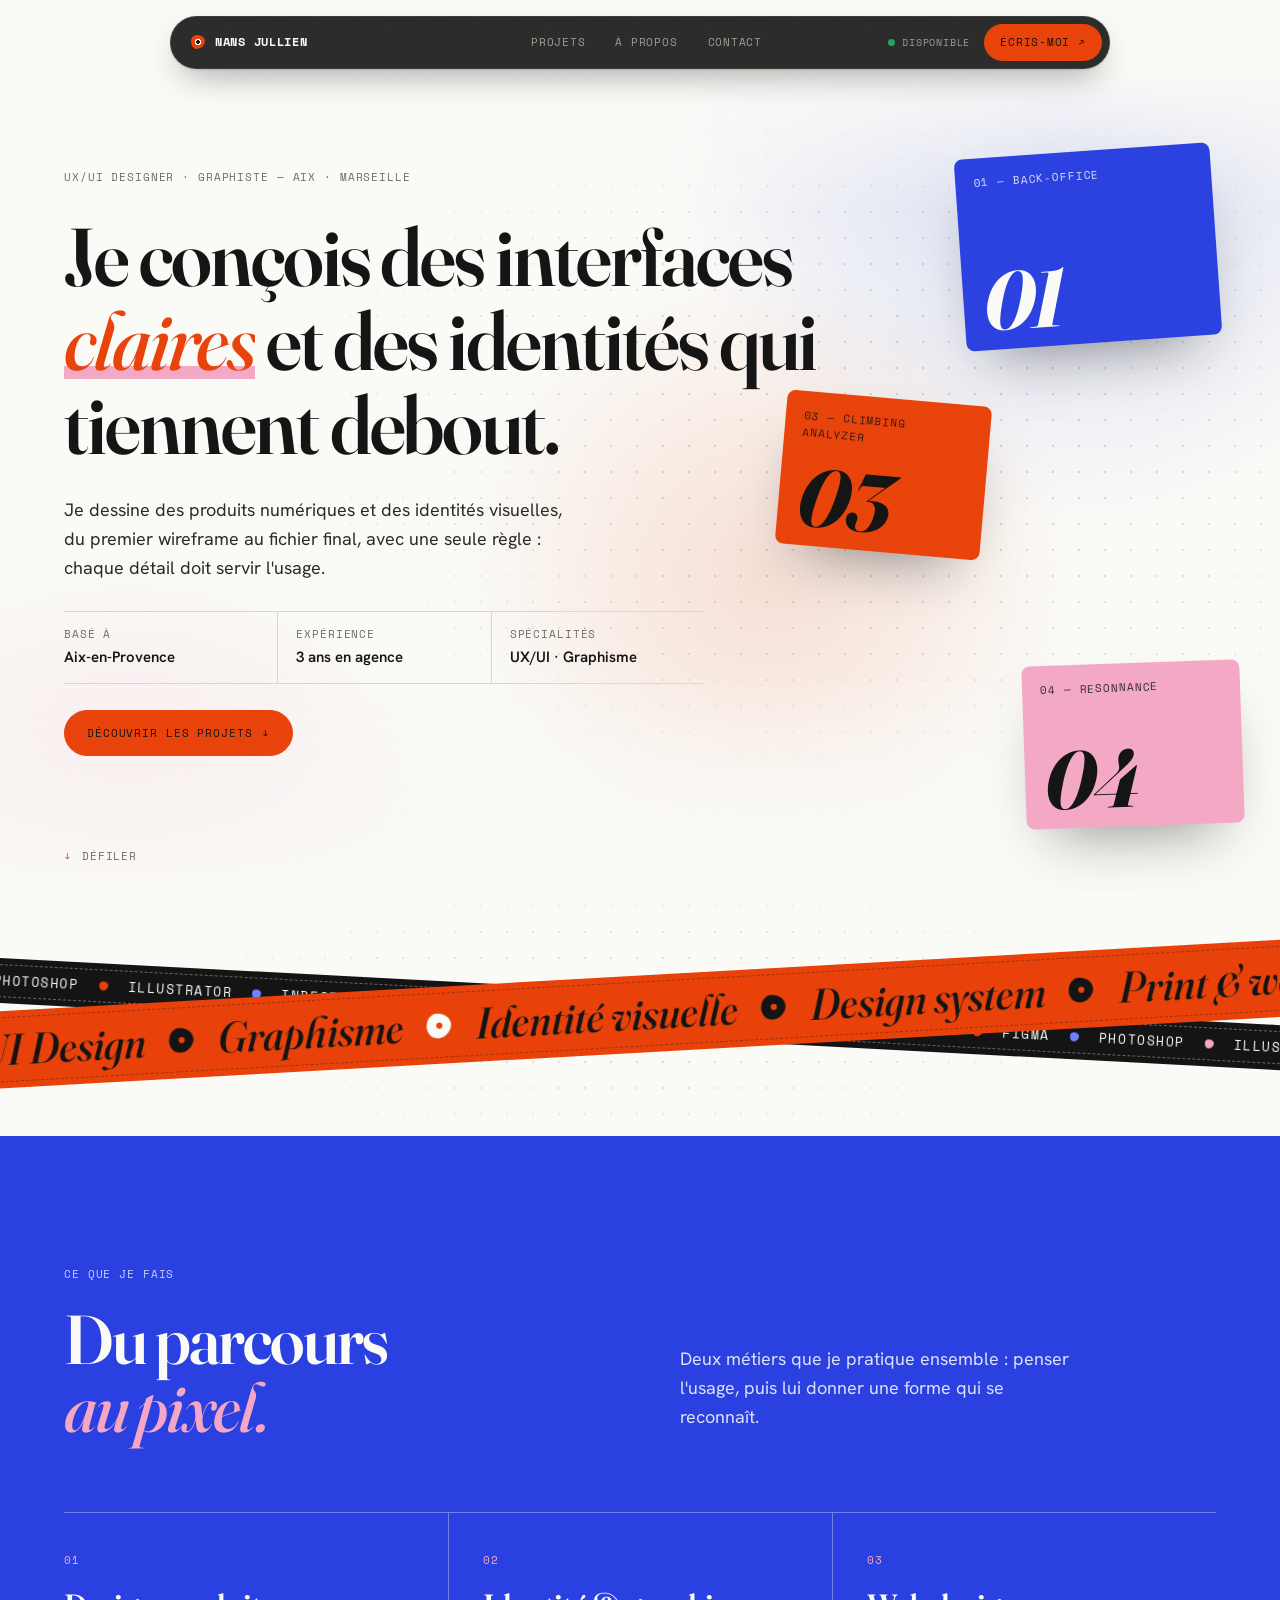
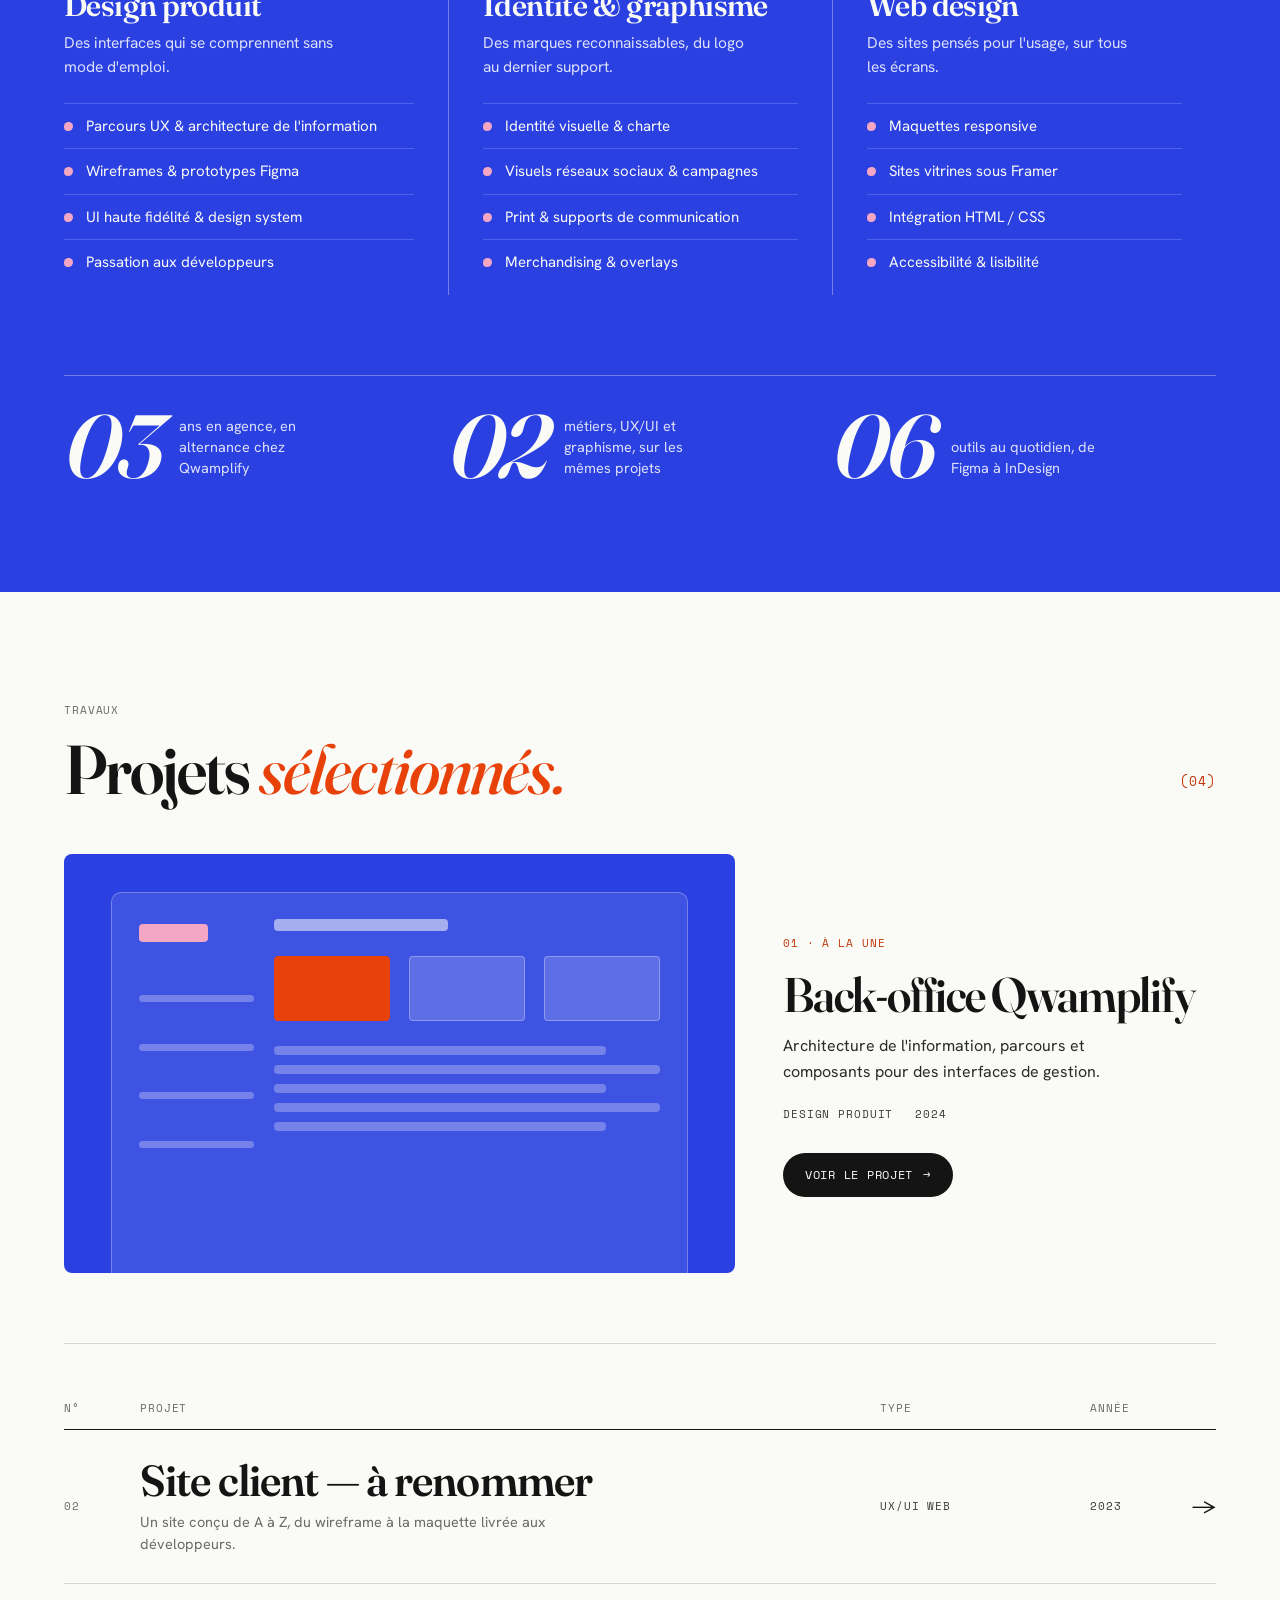
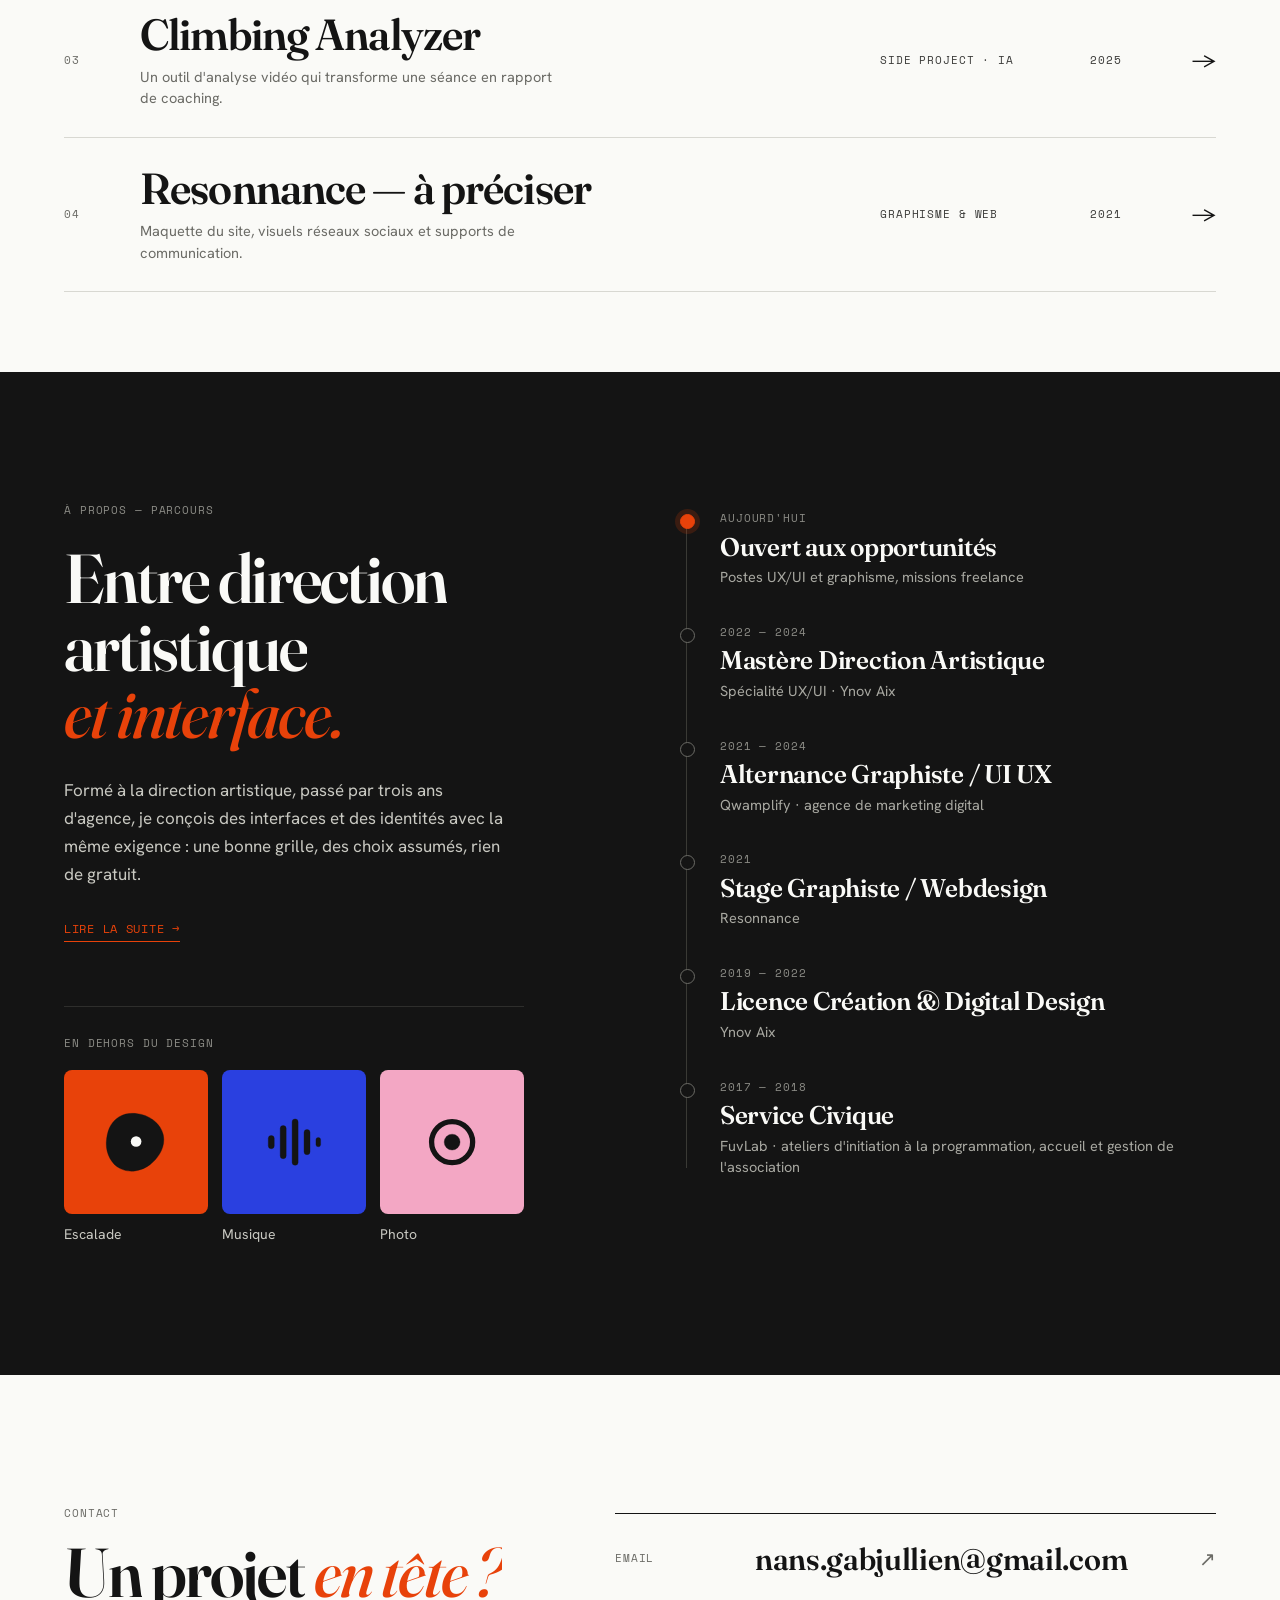
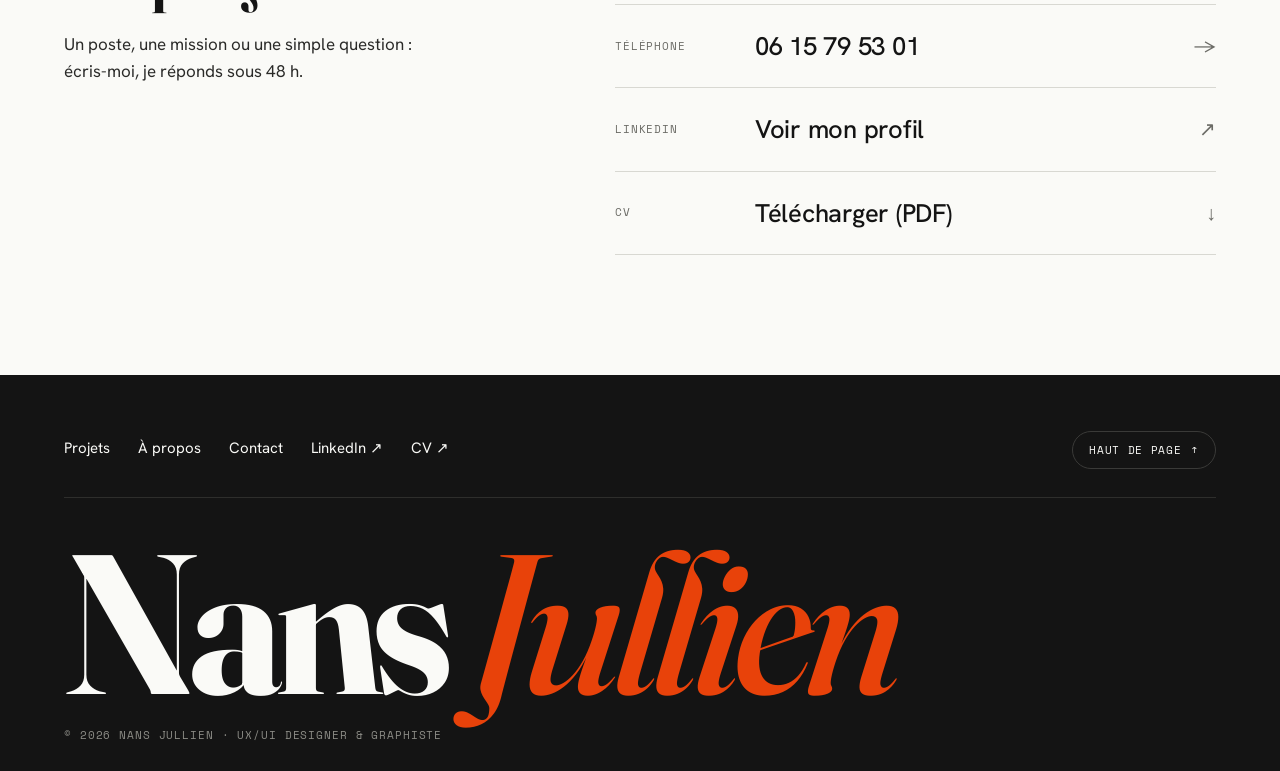
==== commit 92337fb0: "Fond du hero fondu vers les sangles + trame prolongée sous les sangles Co-Authored-By: Claude Opus 5" ====
--- a/index.html
+++ b/index.html
@@ -22,7 +22,7 @@
 <link rel="preconnect" href="https://fonts.googleapis.com">
 <link rel="preconnect" href="https://fonts.gstatic.com" crossorigin>
 <link href="https://fonts.googleapis.com/css2?family=Fraunces:ital,opsz,wght@0,9..144,400..800;1,9..144,400..700&family=Hanken+Grotesk:wght@400;500;600;700&family=Space+Mono:wght@400;700&display=swap" rel="stylesheet">
-<link rel="stylesheet" href="style.css?v=22">
+<link rel="stylesheet" href="style.css?v=23">
 </head>
 <body>
 
@@ -307,6 +307,6 @@
   <p class="mono foot-copy">© 2026 Nans Jullien · UX/UI Designer & Graphiste</p>
 </footer>
 
-<script src="main.js?v=22" defer></script>
+<script src="main.js?v=23" defer></script>
 </body>
 </html>
--- a/style.css
+++ b/style.css
@@ -924,4 +924,18 @@
 @media (prefers-reduced-motion:reduce){
   .glow, .hero-grid{ animation:none; }
 }
-.hero-bg{ -webkit-mask-image:linear-gradient(to bottom, transparent 0, #000 140px); mask-image:linear-gradient(to bottom, transparent 0, #000 140px); }
+.hero-bg{
+  -webkit-mask-image:linear-gradient(to bottom, transparent 0, #000 140px, #000 calc(100% - 220px), transparent 100%);
+          mask-image:linear-gradient(to bottom, transparent 0, #000 140px, #000 calc(100% - 220px), transparent 100%);
+}
+/* trame prolongée sous les sangles pour lier les deux blocs */
+.tapes::before{
+  content:""; position:absolute; inset:0; z-index:0; pointer-events:none;
+  background-image:radial-gradient(rgba(20,20,20,.16) 1px, transparent 1.4px);
+  background-size:26px 26px;
+  -webkit-mask-image:radial-gradient(ellipse 60% 90% at 50% 50%, #000 10%, transparent 75%);
+          mask-image:radial-gradient(ellipse 60% 90% at 50% 50%, #000 10%, transparent 75%);
+  animation:grid-pan 40s linear infinite;
+}
+.tapes.is-off::before{ animation-play-state:paused; }
+@media (prefers-reduced-motion:reduce){ .tapes::before{ animation:none; } }
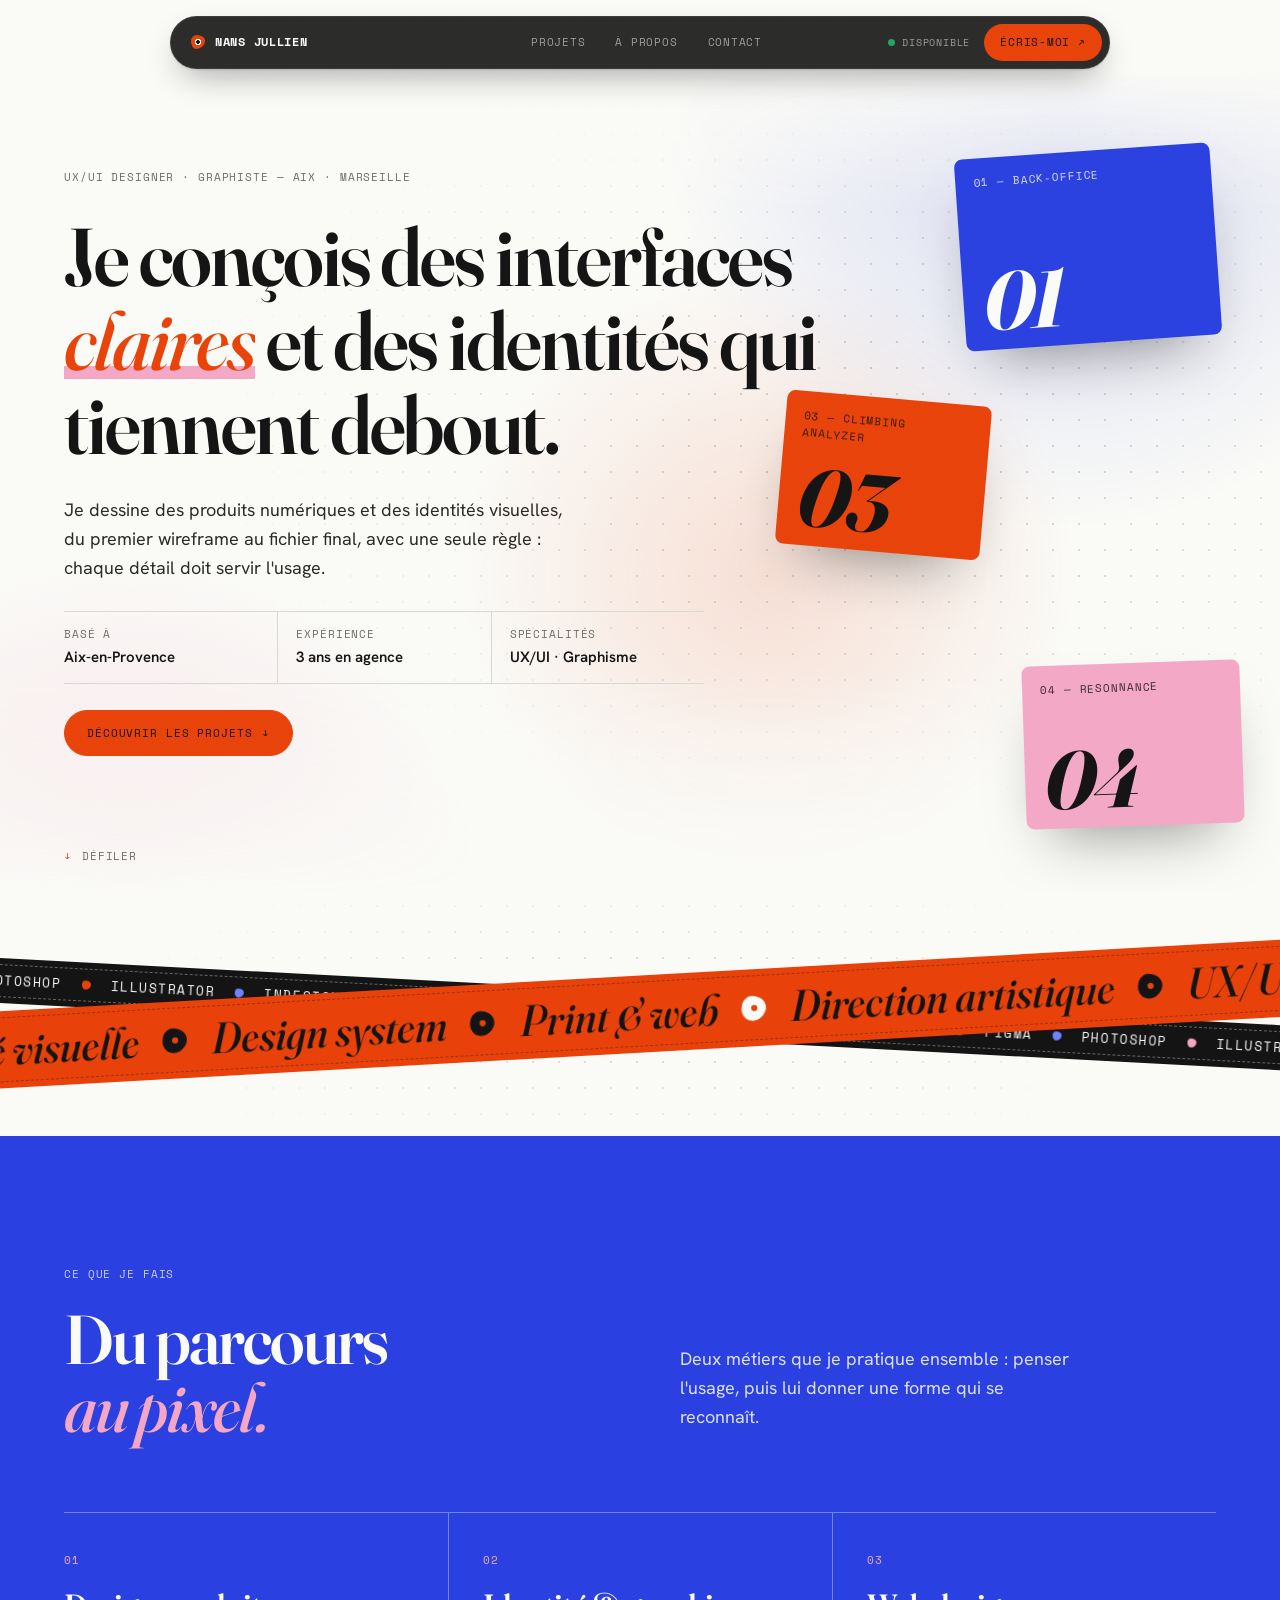
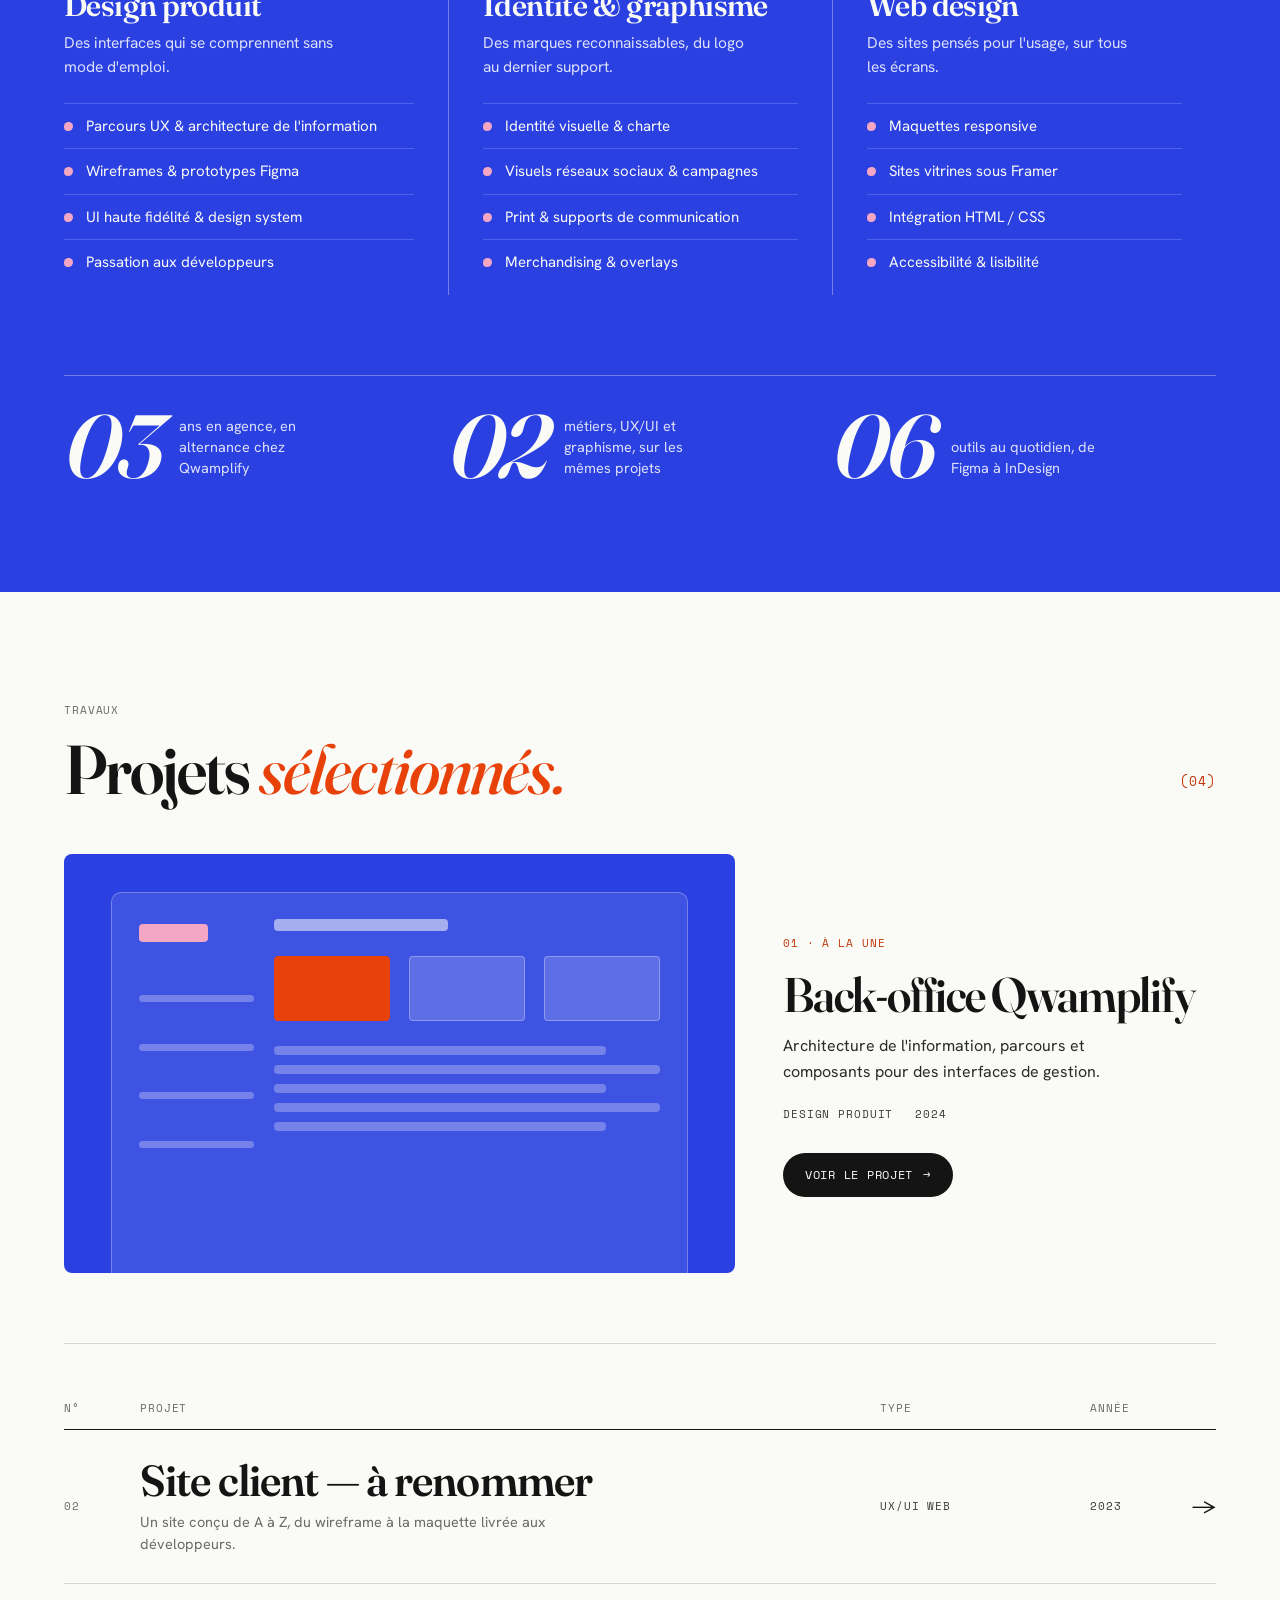
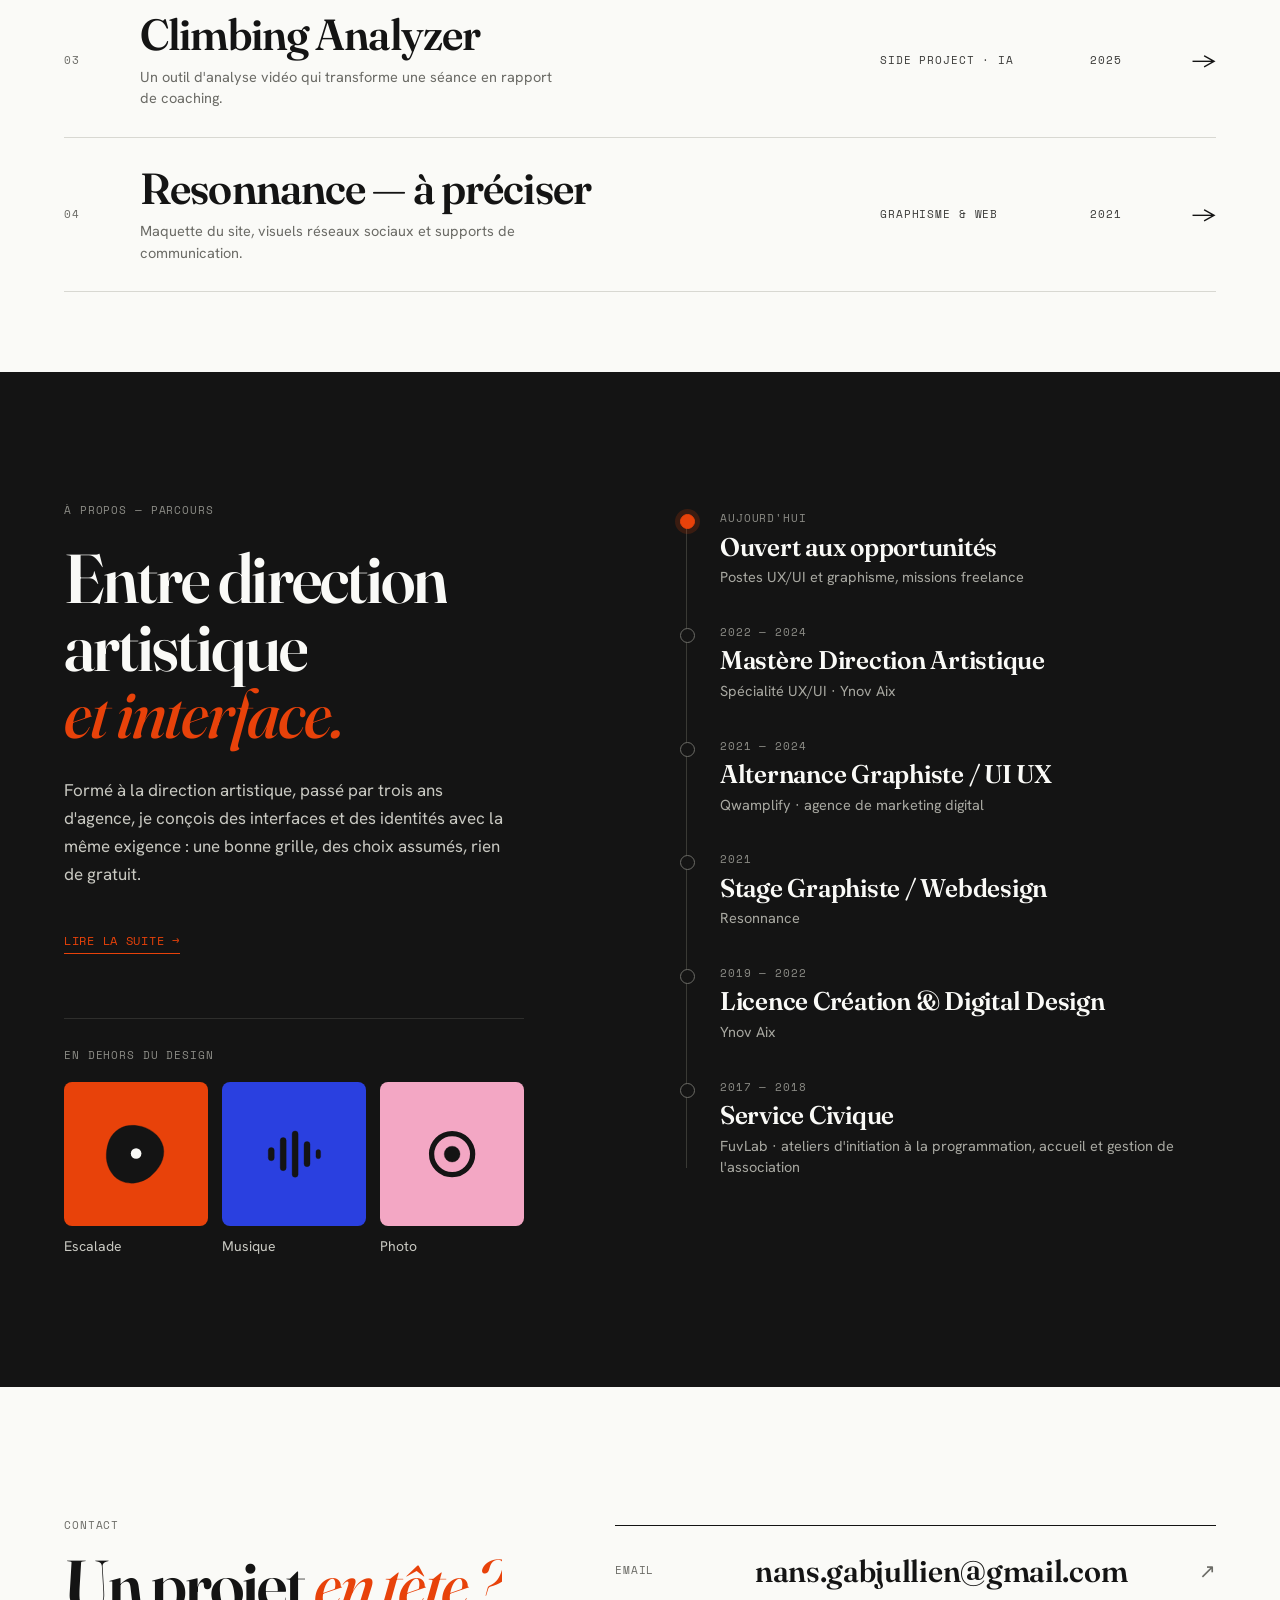
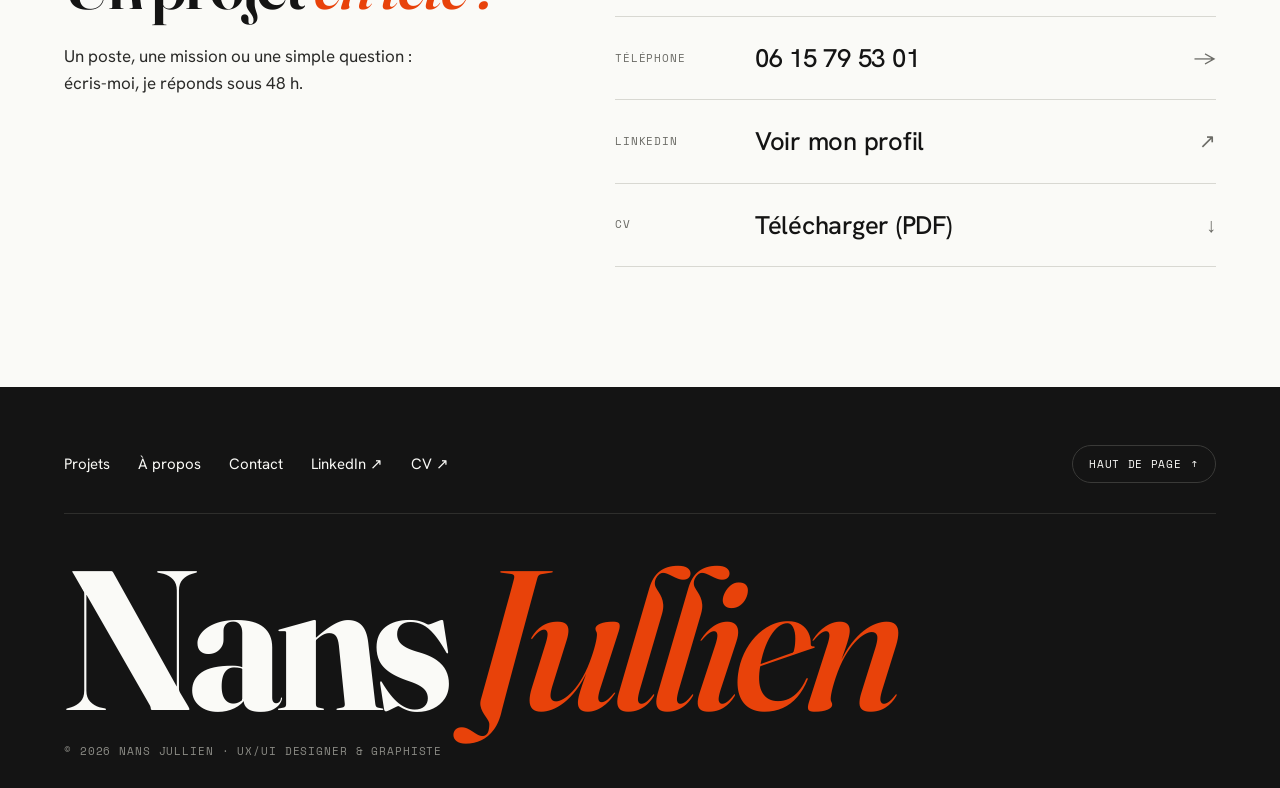
==== commit dfd3f139: "Responsive : menu mobile, zones de clic au doigt, prise du hero repositionnée, vignettes tablette pl" ====
--- a/index.html
+++ b/index.html
@@ -22,7 +22,7 @@
 <link rel="preconnect" href="https://fonts.googleapis.com">
 <link rel="preconnect" href="https://fonts.gstatic.com" crossorigin>
 <link href="https://fonts.googleapis.com/css2?family=Fraunces:ital,opsz,wght@0,9..144,400..800;1,9..144,400..700&family=Hanken+Grotesk:wght@400;500;600;700&family=Space+Mono:wght@400;700&display=swap" rel="stylesheet">
-<link rel="stylesheet" href="style.css?v=23">
+<link rel="stylesheet" href="style.css?v=25">
 </head>
 <body>
 
@@ -63,7 +63,7 @@
       </div>
     </div>
 
-    <p class="mono hero-kicker">UX/UI Designer · Graphiste — Aix · Marseille</p>
+    <p class="mono hero-kicker">UX/UI Designer · Graphiste <span class="nowrap">— Aix · Marseille</span></p>
     <h1 class="hero-title" data-split>Je conçois des interfaces <em>claires</em> et des identités qui tiennent debout.</h1>
     <p class="hero-sub" style="--rd:.5s">Je dessine des produits numériques et des identités visuelles, du premier wireframe au fichier final, avec une seule règle : chaque détail doit servir l'usage.</p>
     <dl class="hero-facts" style="--rd:.6s">
@@ -307,6 +307,6 @@
   <p class="mono foot-copy">© 2026 Nans Jullien · UX/UI Designer & Graphiste</p>
 </footer>
 
-<script src="main.js?v=23" defer></script>
+<script src="main.js?v=25" defer></script>
 </body>
 </html>
--- a/style.css
+++ b/style.css
@@ -383,7 +383,7 @@
   .hero{ min-height:auto; padding:9vh var(--px) 15vh; }
   .hero .h1{ --s:84px; top:-30px; right:-34px; }
   .hero .h3{ --s:78px; bottom:-26px; right:-26px; }
-  .hero-kicker{ padding-right:44px; }
+  .hero-kicker{ letter-spacing:.05em; }
   .about-grid{ grid-template-columns:1fr; gap:30px; }
   .project-block{ grid-template-columns:1fr; gap:10px; }
 }
@@ -766,7 +766,7 @@
 }
 @media (max-width:900px){
   .hero .hcard{ display:none; }
-  .hero .h1{ display:block; --s:84px; top:-30px; right:-34px; }
+  .hero .h1{ display:block; --s:72px; top:auto; bottom:26px; right:-18px; }
 }
 
 /* ---------- CE QUE JE FAIS ---------- */
@@ -939,3 +939,66 @@
 }
 .tapes.is-off::before{ animation-play-state:paused; }
 @media (prefers-reduced-motion:reduce){ .tapes::before{ animation:none; } }
+
+/* ============================================================
+   V24 — responsive & mobile
+   ============================================================ */
+.nowrap{ white-space:nowrap; }
+
+/* menu mobile */
+.nav-toggle{ display:none; }
+.nav-menu-mail{ display:none; }
+@media (max-width:760px){
+  .nav-toggle{
+    display:inline-flex; align-items:center; gap:10px; min-height:40px; padding:0 14px;
+    font-family:var(--mono); font-size:11px; letter-spacing:.07em; text-transform:uppercase;
+    color:var(--cream); background:rgba(250,250,247,.08); border:1px solid rgba(250,250,247,.14);
+    border-radius:999px; cursor:pointer;
+  }
+  .nt-icon{ position:relative; width:14px; height:8px; }
+  .nt-icon i{ position:absolute; left:0; width:100%; height:1.5px; background:currentColor; transition:transform .35s var(--ease), top .35s var(--ease); }
+  .nt-icon i:first-child{ top:0; }
+  .nt-icon i:last-child{ top:6.5px; }
+  .nav.is-open .nt-icon i:first-child{ top:3.25px; transform:rotate(45deg); }
+  .nav.is-open .nt-icon i:last-child{ top:3.25px; transform:rotate(-45deg); }
+  .nav-cta{ min-height:40px; }
+  .nav-end{ gap:6px; }
+
+  .nav .nav-links{
+    display:flex; flex-direction:column; align-items:stretch; gap:0;
+    position:absolute; top:calc(100% + 8px); left:0; right:0;
+    padding:10px 20px 18px; border-radius:22px;
+    background:#1B1B1A; border:1px solid rgba(250,250,247,.08);
+    box-shadow:0 24px 50px -16px rgba(20,20,20,.55);
+    opacity:0; visibility:hidden; transform:translateY(-8px);
+    transition:opacity .25s, transform .35s var(--ease), visibility 0s linear .35s;
+  }
+  .nav.is-open .nav-links{ opacity:1; visibility:visible; transform:none; transition:opacity .25s, transform .35s var(--ease); }
+  .nav .nav-links a{
+    font-family:var(--display); font-size:30px; font-weight:600; letter-spacing:-.02em; text-transform:none;
+    color:var(--cream); padding:14px 0; border-radius:0; border-bottom:1px solid rgba(250,250,247,.1);
+  }
+  .nav .nav-links a:hover{ background:none; color:var(--accent); }
+  .nav .nav-links a.is-active, .nav .nav-links a[aria-current="page"]{ color:var(--accent); }
+  .nav .nav-links .nav-menu-mail{
+    display:block; border-bottom:none; margin-top:14px; padding:14px 0 0;
+    font-family:var(--mono); font-size:12px; letter-spacing:.07em; text-transform:uppercase; color:var(--accent);
+  }
+  .nav-ind{ display:none; }
+}
+@media (max-width:380px){
+  .nav-cta{ display:none; }
+}
+
+/* zones de clic confortables au doigt */
+.nav-logo{ padding:12px 0; margin:-12px 0; white-space:nowrap; }
+.foot-nav a{ padding-top:10px; padding-bottom:10px; }
+.project-back, .project-nav a, .link-arrow{ padding-top:12px; }
+.project-nav a{ padding-bottom:12px; display:inline-block; }
+.reach-row{ position:relative; }
+.reach-row .reach-value::after{ content:""; position:absolute; inset:0; }
+
+/* vignettes projets sur tablette : moins hautes */
+@media (min-width:600px) and (max-width:900px){
+  .prow-thumb{ aspect-ratio:21/9; }
+}
